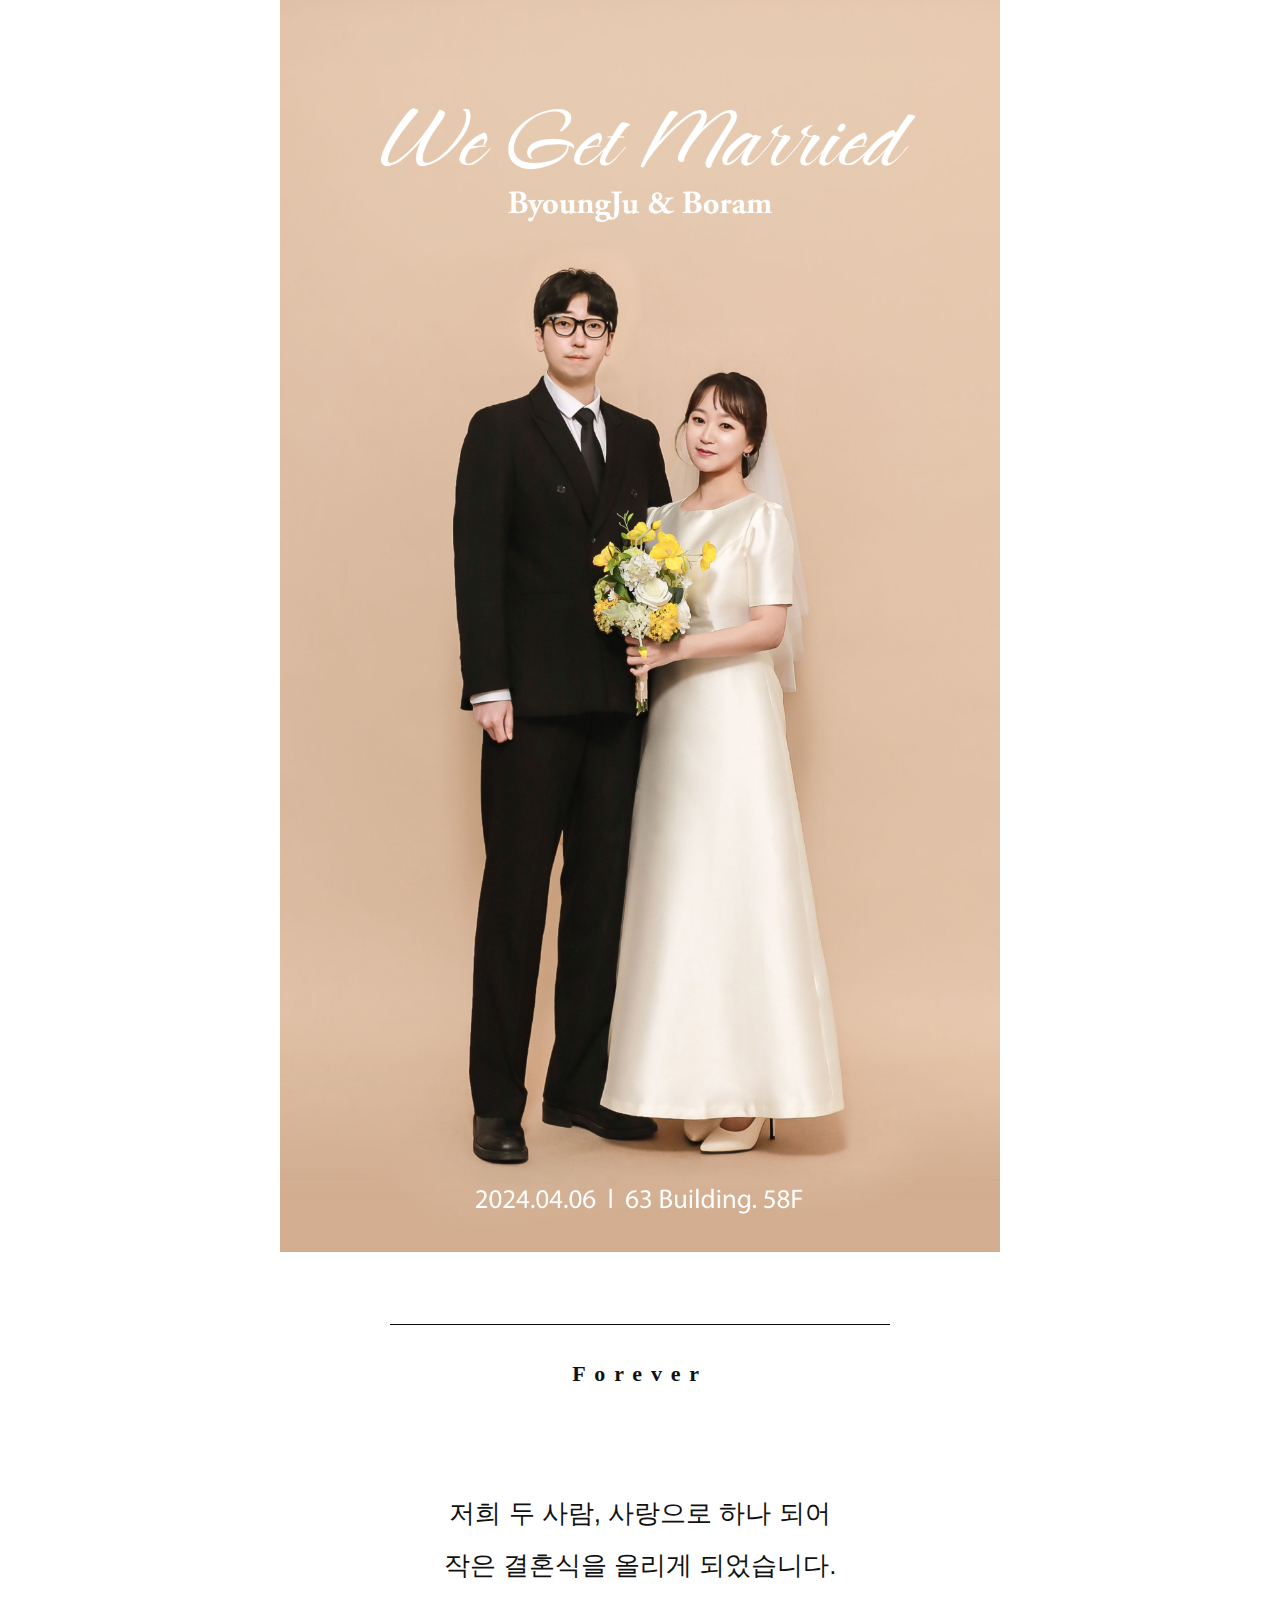
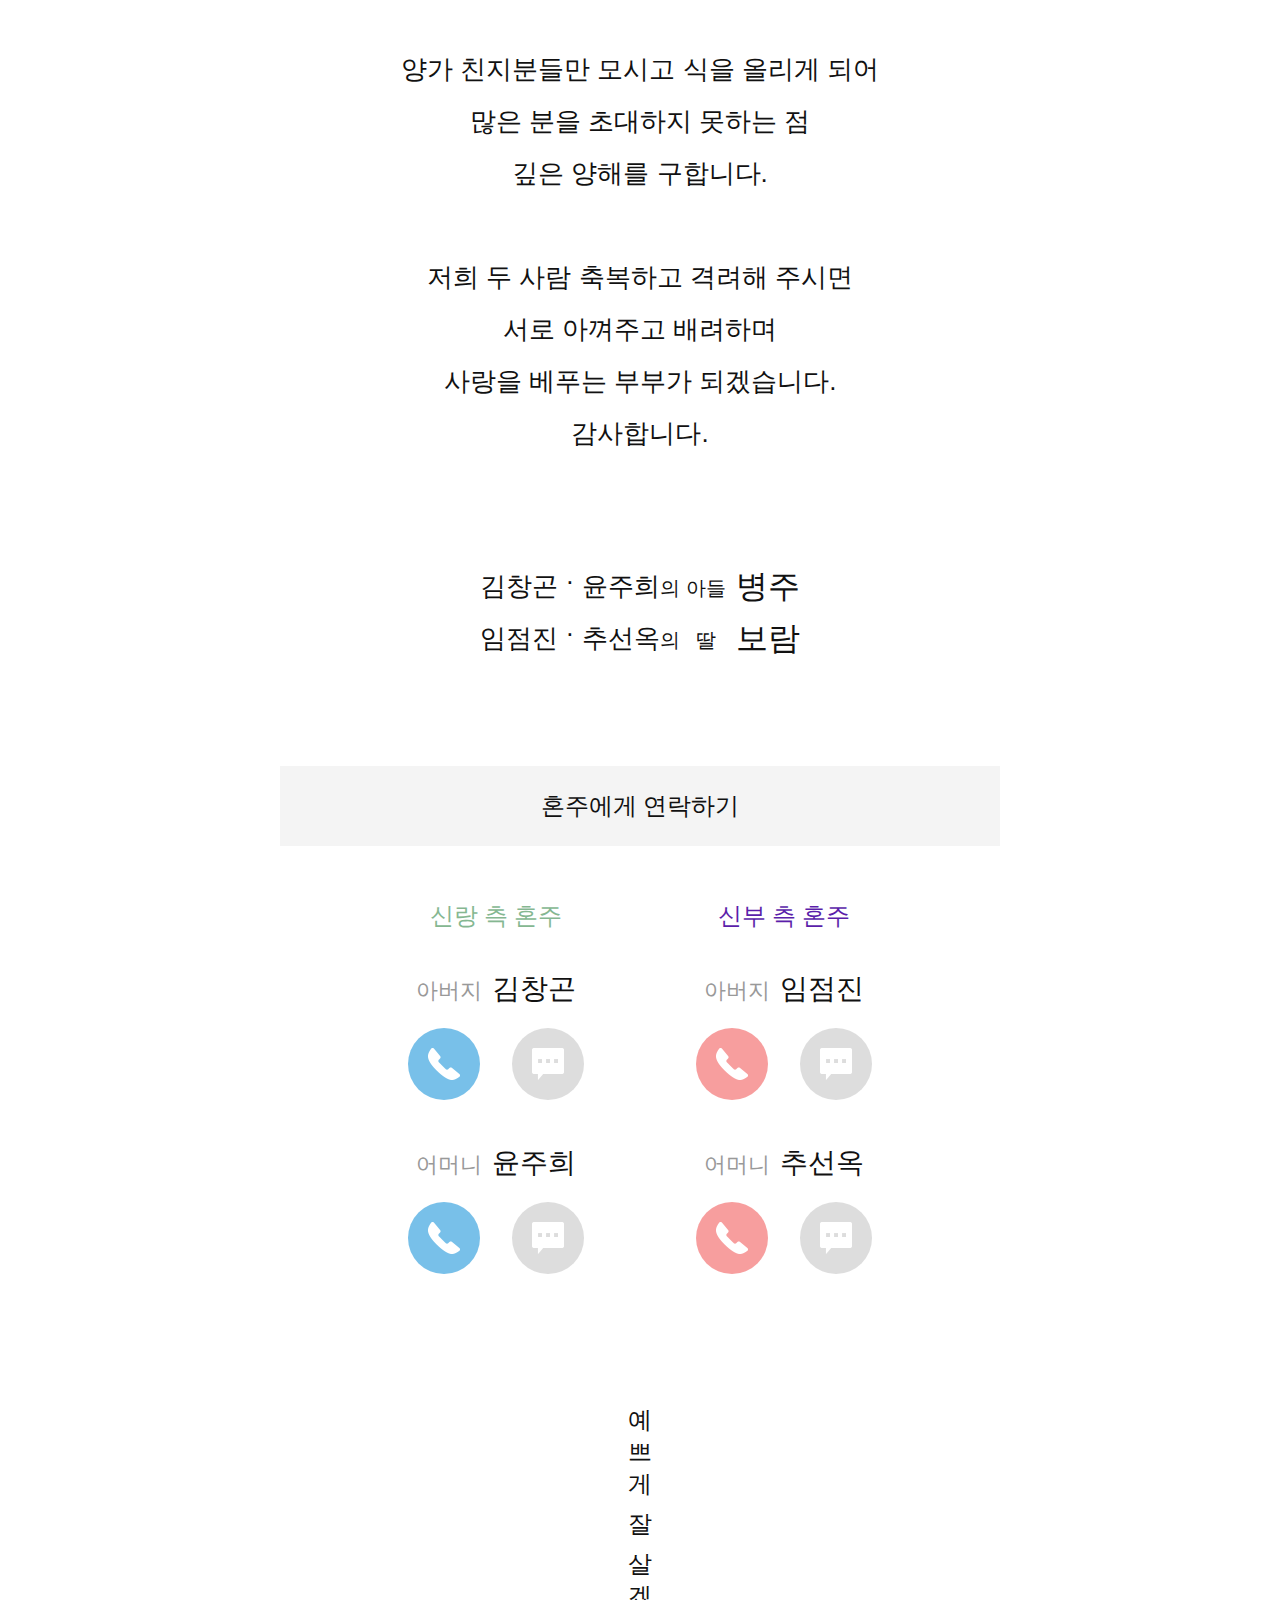
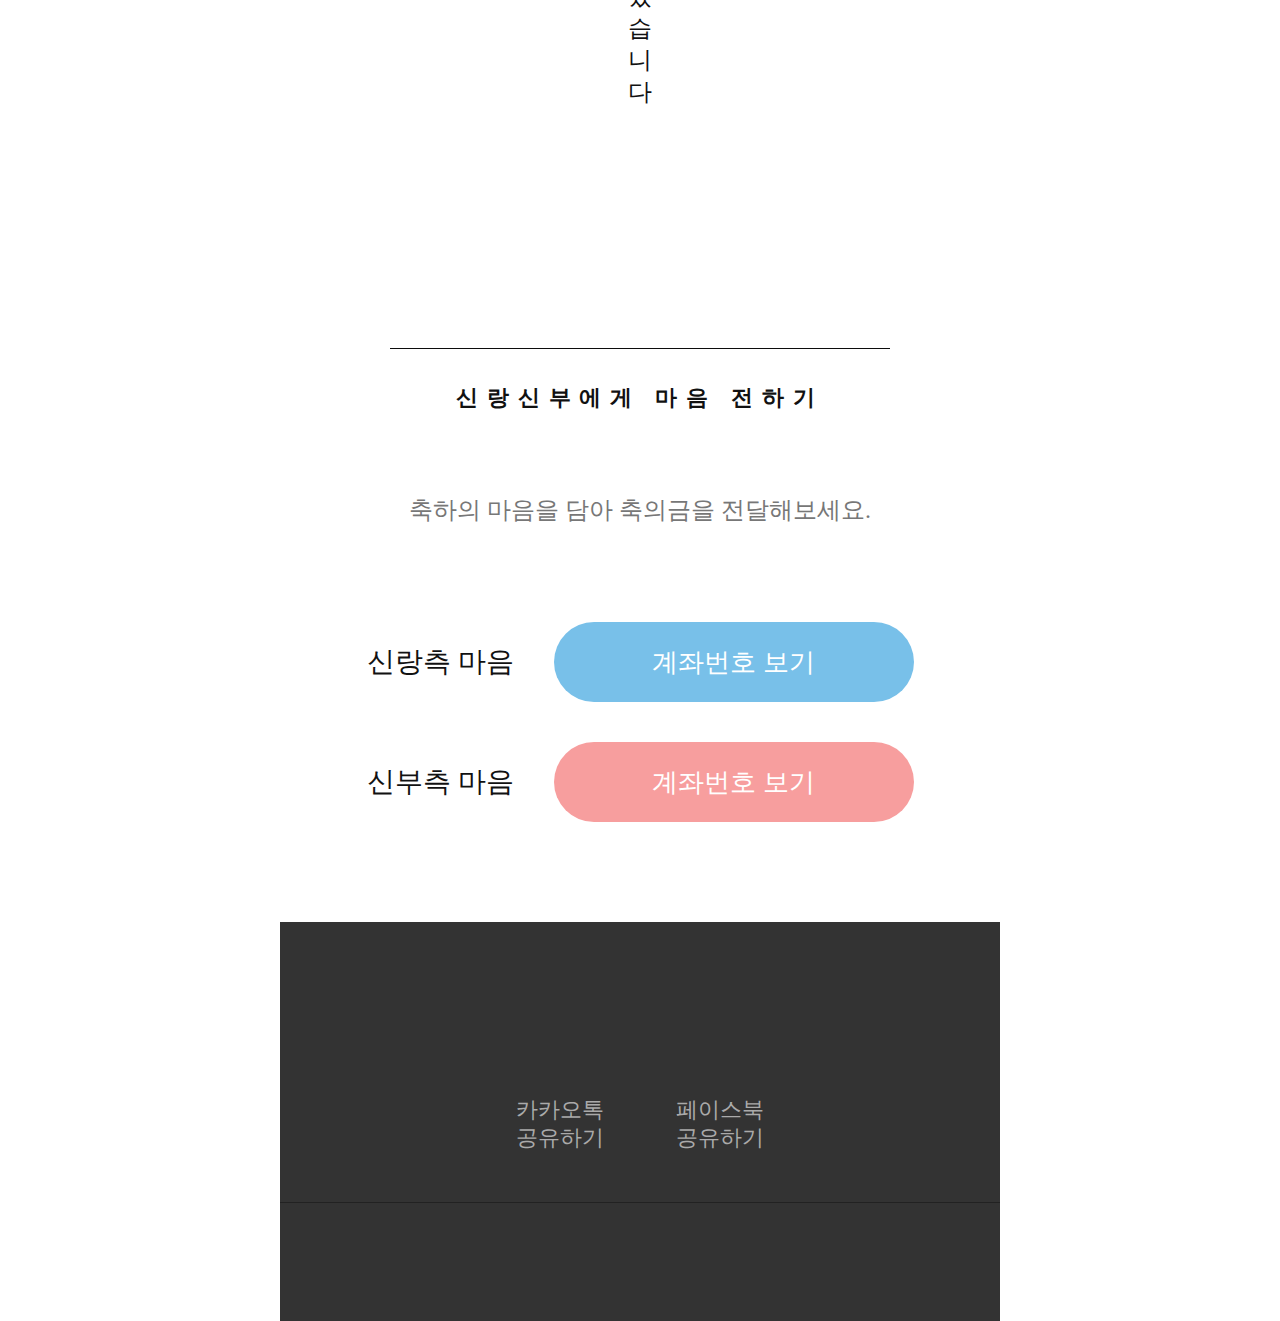
==== index.html @ f1bd5dcd "-메인, 썸네일 이미지 수정" ====
<!DOCTYPE html>
<html lang="en">
<head>
  <meta charset="UTF-8">
  <meta name="viewport" content="width=device-width, initial-scale=1.0">

    <meta charset="euc-kr">
    <title>병주&보람, 결혼 합니다.</title>
    <meta name="viewport" content="width=device-width,initial-scale=1.0,maximum-scale=1.0,minimum-scale=1.0,user-scalable=0,target-densitydpi=medium-dpi" />
    <meta name="format-detection" content="telephone=no" />
    <meta property="og:type" content="website">
    <meta property="og:image" content="https://glittering-sundae-b5c268.netlify.app/images/thum?v1.jpg"> <!-- Link Image -->
    <meta property="og:title" content=""> <!-- Link Title -->
    <meta property="og:description" content=""> <!-- Link Text -->
    <meta property="og:url" content=""> <!-- Link URL -->
    <link rel="stylesheet" type="text/css" href="css/kopubbatang.css" /> <!-- font-family: 'KoPub Batang'; -->
    <link rel="stylesheet" type="text/css" href="css/nanummyeongjo.css" /> <!-- font-family: 'Nanum Myeongjo'; -->
    <link rel="stylesheet" type="text/css" href="css/notosanskr.css" /> <!-- font-family: 'Noto Sans KR'; -->
    <link rel="stylesheet" type="text/css" href="css/nanumgothic.css" /> <!-- font-family: 'Nanum Gothic'; -->
    <link rel="stylesheet" type="text/css" href="css/common.css" />
    <link rel="stylesheet" type="text/css" href="css/layout.css" />
    <link rel="stylesheet" type="text/css" href="css/lightSlider.css" />
    <link rel="stylesheet" type="text/css" href="css/notosanskr.css" />
    <link rel="stylesheet" type="text/css" href="css/reset.css" />
    <link rel="stylesheet" type="text/css" href="css/style.css" />
    <script type="text/javascript" src="js/jquery-1.12.4.min.js"></script> 
    <script type="text/javascript" src="js/jquery-ui.min.js"></script>
    <script type="text/javascript" src="js/lightSlider.js"></script>
    <script type="text/javascript" src="js/jquery.rwdImageMaps.min.js"></script>
    <script type="text/javascript" src="js/common.js"></script>

    <style>
      #wrapper .main-img {padding: 0;}
      #wrapper .sec-txt {
        white-space: pre-line;
        line-height: 1;
      }
      #wrapper .greeting-section {margin-top: -2rem;}
      #wrapper .sec-tit:after {height: 0.4px;}

      .accountCopy .form .btn {
          background: #5b1eaa;
          color: #fff;
          height: 2.5rem;
          width: 2.9rem;
          font-size: 0.813rem;
          font-family: 'Noto Sans KR';
      }
     .pop-body-add .group > div  {
        display: flex;
        justify-content: space-between;
      }
      .accountCopy .form .btn {
          background: #5b1eaa;
          color: #fff;
          height: 2.5rem;
          width: 2.9rem;
          font-size: 0.813rem;
          font-family: 'Noto Sans KR';
          flex-shrink: 0;
      }
    </style>
</head>
<body>
  
    <body class="mcard_29" id="wrapper">
      <div class="wrapper">
    
        <section id="content">
          <!--player-->
          <!-- <div class="music" style="display: none;">
            <a href="javascript:music_player()">
              <div>
                <img id="m_on" src="/mobile/new_m/mcard/images/common/music_01_off.png" tppabs="/mobile/new_m/mcard/images/common/music_01_on.png" />
                <p style="display:none;" id="m_off">stop</p>
              </div>
            </a>
            <audio id="audio" preload="none" loop="loop" src="/music/bgm1.mp3"></audio>
            <iframe id="ie_player" src="/script/order/bgm.asp?bgm=/music/bgm1.mp3" width="0" height="0"></iframe>
          </div> -->
          <!--//player-->
    
          <!--// 비주얼 -->
          <section class="visual-section ">
            <div class="">
              <div class="vertical-item photo main-img">
                <!-- <img src="images/main_black.png" alt=""> -->
                <img src="images/main_img_1.png?v0.1" alt="">
              </div>
              <div class="vertical-item info">
                <!-- <p class="p1">
                  <span class="vs-span">김병주</span>
                  <span class="vs-span bar"></span>
                  <span class="vs-span">임보람</span>
                </p> -->
                <!-- <p class="p2">
                  토요일 오후 1시 30분<br>
                  잇츠카드 웨딩홀 6층 노블레스홀
                </p> -->
              </div>
            </div>
          </section>
          <!-- 비주얼 //-->
    
          <!--// 인사말 -->
          <section class="greeting-section">
            <div class="sec-tit">Forever</div>
            <div class="sec-txt">
              저희 두 사람, 사랑으로 하나 되어<br>
              작은 결혼식을 올리게 되었습니다.<br><br>

              양가 친지분들만 모시고 식을 올리게 되어<br>
              많은 분을 초대하지 못하는 점<br>
              깊은 양해를 구합니다.<br><br>

              저희 두 사람 축복하고 격려해 주시면<br>
              서로 아껴주고 배려하며<br>
              사랑을 베푸는 부부가 되겠습니다.<br>
              감사합니다.

            </div>
            <div class="info">
              <div class="ib">
                <div class="tb">
                  <div class="row">
                    <p class="honju">
                      <span class="gt-span">김창곤</span>
                      <span class="gt-span bul"></span>
                      <span class="gt-span">윤주희</span>
                    </p>
                    <p class="default">의</p>
                    <p class="gwangye">아들</p>
                    <p class="slsb">병주</p>
                  </div>
                  <div class="row">
                    <p class="honju">
                      <span class="gt-span">임점진</span>
                      <span class="gt-span bul"></span>
                      <span class="gt-span">추선옥</span>
                    </p>
                    <p class="default">의</p>
                    <p class="gwangye">딸</p>
                    <p class="slsb">보람</p>
                  </div>
                </div>
              </div>
            </div>
          </section>
          <!-- 인사말 //-->
    
          <!--// 중간 배너 -->
          <!-- <section class="banner-section">
            <div class="tb">
              <p class="txt">소 중 한 &nbsp; 당 신 을 &nbsp; 초 대 합 니 다</p>
            </div>
          </section> -->
          <!-- 배너 //-->
    
          <!--// 신랑 신부에게 연락하기 -->
          <!-- <section class="slsbTel-section">
            <div class="ib">
              <div class="row">
                <div class="slsb-tit">신랑에게 연락하기</div>
                <div class="slsb-btn">
                  <a href="javascript:pcAlert();" class="com-btn tel sl">연락하기</a>
                  <a href="javascript:pcAlert();" class="com-btn sms">문자보내기</a>
                </div>
              </div>
              <div class="row">
                <div class="slsb-tit">신부에게 연락하기</div>
                <div class="slsb-btn">
                  <a href="javascript:pcAlert();" class="com-btn tel sb">연락하기</a>
                  <a href="javascript:pcAlert();" class="com-btn sms">문자보내기</a>
                </div>
              </div>
            </div>
          </section> -->
          <!-- 신랑 신부에게 연락하기 //-->
    
          <!--// 혼주에게 연락하기 -->
          <section class="honjuTel-section">
            <div class="tit">혼주에게 연락하기</div>
            <div class="con">
              <div class="col">
                <div class="honju-tit sl">신랑 측 혼주</div>
                <div class="box first">
                  <div class="name"><span>아버지</span> <strong>김창곤</strong></div>
                  <div class="honju-btn">
                    <a href="tel:01039354594" class="com-btn tel sl">연락하기</a>
                    <a href="sms:01039354594" class="com-btn sms">문자보내기</a>
                  </div>
                </div>
                <div class="box">
                  <div class="name"><span>어머니</span> <strong>윤주희</strong></div>
                  <div class="honju-btn">
                    <a href="tel:01088084594" class="com-btn tel sl">연락하기</a>
                    <a href="sms:01088084594" class="com-btn sms">문자보내기</a>
                  </div>
                </div>
              </div>
              <div class="col">
                <div class="honju-tit sb">신부 측 혼주</div>
                <div class="box first">
                  <div class="name"><span>아버지</span> <strong>임점진</strong></div>
                  <div class="honju-btn">
                    <a href="tel:01075092014" class="com-btn tel sb">연락하기</a>
                    <a href="sms:01075092014" class="com-btn sms">문자보내기</a>
                  </div>
                </div>
                <div class="box">
                  <div class="name"><span>어머니</span> <strong>추선옥</strong></div>
                  <div class="honju-btn">
                    <a href="tel:01075092014" class="com-btn tel sb">연락하기</a>
                    <a href="sms:01075092014" class="com-btn sms">문자보내기</a>
                  </div>
                </div>
              </div>
            </div>
          </section>
          <!-- 혼주에게 연락하기 //-->
    
          <!--// 달력 -->
          <!-- <section class="calendar-section">
            <div class="calendar-wrap">
              <div id="calendar"></div>
              <div class="day-time">
                <span class="day">sat.</span> <span class="time">pm 1:30</span>
              </div>
            </div>
          </section> -->
          <!-- 달력 //-->
    
          <!--// 갤러리 -->
          <!-- 
          <section class="gallery-section" style="display: none;">
            <div class="sec-tit">갤러리</div>
            <div class="contain">
              <ul id="image-gallery" class="gallery list-unstyled cS-hidden roll_type01">
                <li data-thumb="/mobile/new_m/mcard/images/common/gallery_sample_01.jpg?v=0.0.1" onclick="galleryPOP('open', 'type1');">
                  <div class="box">
                    <div class="pos">
                      <div class="cen">
                        <img src="/mobile/new_m/mcard/images/common/gallery_sample_01.jpg?v=0.0.1" />
                      </div>
                    </div>
                  </div>
                </li>
                <li data-thumb="/mobile/new_m/mcard/images/common/gallery_sample_02.jpg?v=0.0.1" onclick="galleryPOP('open', 'type1');">
                  <div class="box">
                    <div class="pos">
                      <div class="cen">
                        <img src="/mobile/new_m/mcard/images/common/gallery_sample_02.jpg?v=0.0.1" />
                      </div>
                    </div>
                  </div>
                </li>
                <li data-thumb="/mobile/new_m/mcard/images/common/gallery_sample_03.jpg?v=0.0.1" onclick="galleryPOP('open', 'type1');">
                  <div class="box">
                    <div class="pos">
                      <div class="cen">
                        <img src="/mobile/new_m/mcard/images/common/gallery_sample_03.jpg?v=0.0.1" />
                      </div>
                    </div>
                  </div>
                </li>
                <li data-thumb="/mobile/new_m/mcard/images/common/gallery_sample_04.jpg?v=0.0.1" onclick="galleryPOP('open', 'type1');">
                  <div class="box">
                    <div class="pos">
                      <div class="cen">
                        <img src="/mobile/new_m/mcard/images/common/gallery_sample_04.jpg?v=0.0.1" />
                      </div>
                    </div>
                  </div>
                </li>
                <li data-thumb="/mobile/new_m/mcard/images/common/gallery_sample_05.jpg?v=0.0.1" onclick="galleryPOP('open', 'type1');">
                  <div class="box">
                    <div class="pos">
                      <div class="cen">
                        <img src="/mobile/new_m/mcard/images/common/gallery_sample_05.jpg?v=0.0.1" />
                      </div>
                    </div>
                  </div>
                </li>
                <li data-thumb="/mobile/new_m/mcard/images/common/gallery_sample_06.jpg?v=0.0.1" onclick="galleryPOP('open', 'type1');">
                  <div class="box">
                    <div class="pos">
                      <div class="cen">
                        <img src="/mobile/new_m/mcard/images/common/gallery_sample_06.jpg?v=0.0.1" />
                      </div>
                    </div>
                  </div>
                </li>
                <li data-thumb="/mobile/new_m/mcard/images/common/gallery_sample_07.jpg?v=0.0.1" onclick="galleryPOP('open', 'type1');">
                  <div class="box">
                    <div class="pos">
                      <div class="cen">
                        <img src="/mobile/new_m/mcard/images/common/gallery_sample_07.jpg?v=0.0.1" />
                      </div>
                    </div>
                  </div>
                </li>
                <li data-thumb="/mobile/new_m/mcard/images/common/gallery_sample_08.jpg?v=0.0.1" onclick="galleryPOP('open', 'type1');">
                  <div class="box">
                    <div class="pos">
                      <div class="cen">
                        <img src="/mobile/new_m/mcard/images/common/gallery_sample_08.jpg?v=0.0.1" />
                      </div>
                    </div>
                  </div>
                </li>
                <li data-thumb="/mobile/new_m/mcard/images/common/gallery_sample_09.jpg?v=0.0.1" onclick="galleryPOP('open', 'type1');">
                  <div class="box">
                    <div class="pos">
                      <div class="cen">
                        <img src="/mobile/new_m/mcard/images/common/gallery_sample_09.jpg?v=0.0.1" />
                      </div>
                    </div>
                  </div>
                </li>
                <li data-thumb="/mobile/new_m/mcard/images/common/gallery_sample_10.jpg?v=0.0.1" onclick="galleryPOP('open', 'type1');">
                  <div class="box">
                    <div class="pos">
                      <div class="cen">
                        <img src="/mobile/new_m/mcard/images/common/gallery_sample_10.jpg?v=0.0.1" />
                      </div>
                    </div>
                  </div>
                </li>
                <li data-thumb="/mobile/new_m/mcard/images/common/gallery_sample_11.jpg?v=0.0.1" onclick="galleryPOP('open', 'type1');">
                  <div class="box">
                    <div class="pos">
                      <div class="cen">
                        <img src="/mobile/new_m/mcard/images/common/gallery_sample_11.jpg?v=0.0.1" />
                      </div>
                    </div>
                  </div>
                </li>
                <li data-thumb="/mobile/new_m/mcard/images/common/gallery_sample_12.jpg?v=0.0.1" onclick="galleryPOP('open', 'type1');">
                  <div class="box">
                    <div class="pos">
                      <div class="cen">
                        <img src="/mobile/new_m/mcard/images/common/gallery_sample_12.jpg?v=0.0.1" />
                      </div>
                    </div>
                  </div>
                </li>
              </ul>
              <p class="ex">이미지를 클릭하시면 확대보기가 가능합니다.</p>
            </div>
          </section>
           -->
          <!-- 갤러리 //-->
    
          <!--// 영상 -->
          <!-- <section class="video-section">
            <div class="sec-tit">영상보기</div>
            <div class="video">
              <iframe src="https://player.vimeo.com/video/199757327" allowfullscreen="" id="videoarea" data-ready="true"></iframe>
            </div>
          </section> -->
          <!-- 영상 //-->
    
          <!--// 텍스트 배너 -->
          <section class="tbanner-section">
            <div class="text vertical">
              <div class="ib">
                <span class="vt">예쁘게<span class="space">잘</span>살겠습니다</span>
              </div>
            </div>
          </section>
          <!-- 텍스트 배너 //-->
        
          <!-- 축의금 계좌번호-->
          <section class="account-section">
            <div class="sec-tit">신랑신부에게 마음 전하기</div>
            <div class="sec-txt">축하의 마음을 담아 축의금을 전달해보세요.</div>
            <div class="ib">
              <div class="row">
                <div class="slsb-tit">신랑측 마음</div>
                <div class="slsb-btn">
                  <a href="javascript:popOpen('0 1rem','accountCopyG');" class="com-btn acc sl">계좌번호 보기</a>						
                </div>
              </div>
              <div class="row">
                <div class="slsb-tit">신부측 마음</div>
                <div class="slsb-btn">
                  <a href="javascript:popOpen('0 1rem','accountCopyB');" class="com-btn acc sb">계좌번호 보기</a>						
                </div>
              </div>		
            </div>
          </section>
          <!--// 축의금 계좌번호-->
    
          <!--참석 의사 여부 -->
          <!-- <section class="livewed-section rsvp-section">
            <div class="sec-tit">참석 여부 전달</div>
            <div class="sec-txt">
              축하의 마음으로 참석해주시는 한 분 한 분
              귀한 마음으로 모실 수 있도록
              부담없이 알려주시면 정성을 다해 준비하겠습니다.
            </div>
            <div class="sec-date"></div>
            <div class="button">
              <a href="javascript:popRsvp('open');">참석 의사 전달하기</a>
            </div>
          </section> -->
    
        </div>
    
        <!--// 푸터 -->
        <footer id="footer">
            <div class="foot-share">
                <ul class="foot-share-list">
                    <li>
                        <a href="javascript:pcAlert();" class="kakao">
                            카카오톡<br> 공유하기
                        </a>
                    </li>
                    <li>
                        <a href="javascript:pcAlert();" class="facebook">
                            페이스북<br> 공유하기
                        </a>
                    </li>
                </ul>
            </div>
            <div class="foot-logo">
                it`s card
            </div>
        </footer>
        <!-- 푸터 //-->
      </div>
<!--     
      <div class="gallery-pop-wrap">
        <div class="pop-header">
          <div class="tit">갤러리</div>
        </div>
        <div class="pop-body">
          <ul id="pop-gallery" class="gallery list-unstyled cS-hidden roll_type01">
            <li data-thumb="/mobile/new_m/mcard/images/common/gallery_sample_01.jpg?v=0.0.1">
              <div class="box">
                <div class="pos">
                  <div class="cen">
                    <img src="/mobile/new_m/mcard/images/common/gallery_sample_01.jpg?v=0.0.1" />
                  </div>
                </div>
              </div>
            </li>
            <li data-thumb="/mobile/new_m/mcard/images/common/gallery_sample_02.jpg?v=0.0.1">
              <div class="box">
                <div class="pos">
                  <div class="cen">
                    <img src="/mobile/new_m/mcard/images/common/gallery_sample_02.jpg?v=0.0.1" />
                  </div>
                </div>
              </div>
            </li>
            <li data-thumb="/mobile/new_m/mcard/images/common/gallery_sample_03.jpg?v=0.0.1">
              <div class="box">
                <div class="pos">
                  <div class="cen">
                    <img src="/mobile/new_m/mcard/images/common/gallery_sample_03.jpg?v=0.0.1" />
                  </div>
                </div>
              </div>
            </li>
            <li data-thumb="/mobile/new_m/mcard/images/common/gallery_sample_04.jpg?v=0.0.1">
              <div class="box">
                <div class="pos">
                  <div class="cen">
                    <img src="/mobile/new_m/mcard/images/common/gallery_sample_04.jpg?v=0.0.1" />
                  </div>
                </div>
              </div>
            </li>
            <li data-thumb="/mobile/new_m/mcard/images/common/gallery_sample_05.jpg?v=0.0.1">
              <div class="box">
                <div class="pos">
                  <div class="cen">
                    <img src="/mobile/new_m/mcard/images/common/gallery_sample_05.jpg?v=0.0.1" />
                  </div>
                </div>
              </div>
            </li>
            <li data-thumb="/mobile/new_m/mcard/images/common/gallery_sample_06.jpg?v=0.0.1">
              <div class="box">
                <div class="pos">
                  <div class="cen">
                    <img src="/mobile/new_m/mcard/images/common/gallery_sample_06.jpg?v=0.0.1" />
                  </div>
                </div>
              </div>
            </li>
            <li data-thumb="/mobile/new_m/mcard/images/common/gallery_sample_07.jpg?v=0.0.1">
              <div class="box">
                <div class="pos">
                  <div class="cen">
                    <img src="/mobile/new_m/mcard/images/common/gallery_sample_07.jpg?v=0.0.1" />
                  </div>
                </div>
              </div>
            </li>
            <li data-thumb="/mobile/new_m/mcard/images/common/gallery_sample_08.jpg?v=0.0.1">
              <div class="box">
                <div class="pos">
                  <div class="cen">
                    <img src="/mobile/new_m/mcard/images/common/gallery_sample_08.jpg?v=0.0.1" />
                  </div>
                </div>
              </div>
            </li>
            <li data-thumb="/mobile/new_m/mcard/images/common/gallery_sample_09.jpg?v=0.0.1">
              <div class="box">
                <div class="pos">
                  <div class="cen">
                    <img src="/mobile/new_m/mcard/images/common/gallery_sample_09.jpg?v=0.0.1" />
                  </div>
                </div>
              </div>
            </li>
            <li data-thumb="/mobile/new_m/mcard/images/common/gallery_sample_10.jpg?v=0.0.1">
              <div class="box">
                <div class="pos">
                  <div class="cen">
                    <img src="/mobile/new_m/mcard/images/common/gallery_sample_10.jpg?v=0.0.1" />
                  </div>
                </div>
              </div>
            </li>
            <li data-thumb="/mobile/new_m/mcard/images/common/gallery_sample_11.jpg?v=0.0.1">
              <div class="box">
                <div class="pos">
                  <div class="cen">
                    <img src="/mobile/new_m/mcard/images/common/gallery_sample_11.jpg?v=0.0.1" />
                  </div>
                </div>
              </div>
            </li>
            <li data-thumb="/mobile/new_m/mcard/images/common/gallery_sample_12.jpg?v=0.0.1">
              <div class="box">
                <div class="pos">
                  <div class="cen">
                    <img src="/mobile/new_m/mcard/images/common/gallery_sample_12.jpg?v=0.0.1" />
                  </div>
                </div>
              </div>
            </li>
          </ul>
        </div>
        <button href="javascript:pcAlert();" class="close-btn" onclick="galleryPOP('close', 'type1')">닫기</button>
      </div>
    
      <div class="pop-wrap messageDelete" id="messageDelete">
        <div class="pop-inner">
          <div class="pop-head">방명록 삭제</div>
          <div class="pop-body">
            <div class="form">
            <form action="">
              <div class="con">
                <div class="group">
                  <div>
                    <input type="password" name="pwd" id="pwd" class="input" placeholder="password">
                  </div>
                </div>
              </div>
              <div class="buttons">	
                <a href="javascript:void(0);" class="btn" onclick="popClose('messageDelete')">취소</a>
                <button type="button" class="btn">확인</button>
              </div>
            </form>
            </div>
          </div>
          <button href="javascript:void(0);" class="close-btn" onclick="popClose('messageDelete')">닫기</button>
        </div>
      </div>
     -->
      <div class="pop-wrap accountCopy" id="accountCopyG">
        <div class="pop-inner">
          <div class="pop-head">신랑측 계좌번호</div>
          <div class="pop-body pop-body-add">
            <div class="form">
              <form action="">
                <div class="group col-2 first">
                  <div>
                    농협은행
                  </div>
                  <div>
                    <span>예금주 : </span> 김창곤
                  </div>
                </div>
                <div class="group">
                  <div>
                    <input name="GBankNum1" id="GBankNum1" class="input" readonly value="453029-56-264876">
                    <button type="button" class="btn" onclick="jsCopyLink('453029-56-264876', 'accountCopyG')">복사</button>
                  </div>
                </div>			
                <div class="group col-2">
                  <div>
                    농협은행
                  </div>
                  <div>
                    <span>예금주 : </span> 윤주희
                  </div>
                </div>
                <div class="group">
                  <div>
                    <input name="GBankNum2" id="GBankNum2" class="input" readonly value="453029-56-198067">
                    <button type="button" class="btn" onclick="jsCopyLink1('453029-56-198067', 'accountCopyG')">복사</button>
                  </div>
                </div>			
              </form>
            </div>
          </div>
          <button href="javascript:void(0);" class="close-btn" onclick="popClose('accountCopyG')">닫기</button>
        </div>
      </div>
    
      <div class="pop-wrap accountCopy" id="accountCopyB">
        <div class="pop-inner">
          <div class="pop-head">신부측 계좌번호</div>
          <div class="pop-body pop-body-add">
            <div class="form">
              <form action="">
                <div class="group col-2 first">
                  <div>
                    국민은행
                  </div>
                  <div>
                    <span>예금주 : </span> 임점진
                  </div>
                </div>
                <div class="group">
                  <div>
                    <input name="BBankNum1" id="BBankNum1" class="input" readonly value="258256-12-368745"><button type="button" class="btn">복사</button>
                  </div>
                </div>			
                <div class="group col-2">
                  <div>
                    국민은행
                  </div>
                  <div>
                    <span>예금주 : </span> 추선옥
                  </div>
                </div>
                <div class="group">
                  <div>
                    <input name="BBankNum2" id="BBankNum2" class="input" readonly value="258256-12-659210"><button type="button" class="btn">복사</button>
                  </div>
                </div>			
              </form>
            </div>
          </div>
          <button href="javascript:void(0);" class="close-btn" onclick="popClose('accountCopyB')">닫기</button>
        </div>
      </div>
    
      <!-- 김창곤 -->
      <div class="pop-wrap copyComplete" id="copyComplete">
        <div class="pop-inner">			
          <div class="pop-body">
            <div class="form">
            <form action="">
              <div class="con">
                <div class="group">
                  <div>
                    <div class="tit">계좌번호가 복사되었습니다.</div>
                    <div class="bkinfo">
                      <span>농협은행<br>453029-56-264876</span><br><span>예금주 김창곤</span>
                    </div>								
                  </div>
                </div>
              </div>
              <div class="buttons">	
                <a href="javascript:void(0);" class="btn" onclick="popClose('copyComplete')">확인</a>
              </div>
            </form>
            </div>
          </div>			
        </div>
      </div>

      <!-- 윤주희 -->
      <div class="pop-wrap copyComplete" id="copyComplete1">
        <div class="pop-inner">			
          <div class="pop-body">
            <div class="form">
            <form action="">
              <div class="con">
                <div class="group">
                  <div>
                    <div class="tit">계좌번호가 복사되었습니다.</div>
                    <div class="bkinfo">
                      <span>농협은행<br>453029-56-198067</span><br><span>예금주 윤주희</span>
                    </div>								
                  </div>
                </div>
              </div>
              <div class="buttons">	
                <a href="javascript:void(0);" class="btn" onclick="popClose('copyComplete1')">확인</a>
              </div>
            </form>
            </div>
          </div>			
        </div>
      </div>
        
      <div class="pop-wrap copyComplete sendRsvp" id="sendRsvp"> 
        <div class="pop-inner">			
          <div class="pop-body">
            <div class="form">
            <form action="">
              <div class="con">
                <div class="group group-narrow">
                  <div>
                    <button type="button" href="javascript:void(0);" class="btn-close" onclick="popClose('sendRsvp')"></button>						
                    <div class="tit">참석 여부를 말씀해 주세요</div>
                    <div class="default-txt">
                      축하의 마음으로 참석해 주시는<br>
                      한 분 한 분 감사한 마음으로 모실 수 있도록<br>
                      참석 여부 전달 부탁드립니다.
                    </div>
                    <div class="customer-txt">
                      <p class="name">
                        <span class="gender gender-m">
                          <span class="male">신랑</span> 
                          <span class="nm">이지훈</span>
                        </span> 
                          ♥ 
                        <span class="gender gender-f">
                          <span class="female">신부</span> 
                          <span class="nm">유수진</span>
                        </span>
                      </p>
                      <p class="date">2023. 10. 29.  1 : 30(PM)</p>
                      <p class="place">잇츠카드 웨딩홀 6층 노블레스홀</p>
                    </div>
                  </div>
                </div>
              </div>
              <div class="buttons">	
                <a href="javascript:void(0);" class="btn btn-purple" onclick="popRsvp('open');popClose('sendRsvp');">참석 여부 전달하기</a>						
              </div>
              <div class="notToday">
                <div class="check-wrap">
                  <input type="checkbox" value="1" id="todayNotOpen" onclick="popClose('sendRsvp');">
                  <label for="todayNotOpen" class="basic-checkbox">
                    <span class="label-text wht">오늘 하루 열지 않기</span>
                  </label>
                </div>
              </div>
            </form>
            </div>
          </div>			
        </div>
      </div>
    
      <div class="bg-full-wrap" id="openRsvpCon">
        <div class="pop-full-wrap copyComplete openRsvpcon">
          <div class="pop-inner">			
            <div class="pop-body">
              <div class="form">
              <form action="">
                <div class="con">
                  <div class="group group-narrow">
                    <div class="tit tit1">참석 여부 전달하기<button type="button" href="javascript:void(0);" class="btn-close" onclick="popRsvp('close')"></button></div>
                    
                    <section class="con-wrap">
                      <div class="row-wrap row-wrap-1">
                        <div class="inner">
                          <div class="item">
                            <div class="check_box">
                              <input type="radio" id="request_chk1" name="couple"> 
                              <label for="request_chk1" class="sec-item-icon sec-item-icon1">
                                <span class="chk-txt"><span class="icon groom"></span>신랑측</span>
                              </label>
                              
                            </div>
                          </div>
                          <div class="item">
                            <div class="check_box">
                              <input type="radio" id="request_chk2" name="couple"> 
                              <label for="request_chk2" class="sec-item-icon sec-item-icon1">
                                <span class="chk-txt"><span class="icon bride"></span>신부측</span>
                              </label>											
                            </div>
                          </div>
                        </div>
                      </div>
                      <div class="row-wrap row-wrap-2">
                        <p class="item-ttl">참석 여부를 선택해 주세요</p>
                        <div class="inner">
                          <div class="item">
                            <div class="check_box">
                              <input type="radio" id="request_chk3" name="attend"> 
                              <label for="request_chk3" class="sec-item-icon sec-item-icon1">
                                <span class="chk-txt">참석 불가</span>
                              </label>
                            </div>
                          </div>
                          <div class="item">
                            <div class="check_box">
                              <input type="radio" id="request_chk4" name="attend"> 
                              <label for="request_chk4" class="sec-item-icon sec-item-icon1">
                                <span class="chk-txt">참석 가능</span>
                              </label>
                            </div>
                          </div>
                        </div>
                      </div>
                      <div class="row-wrap row-wrap-3">
                        <p class="item-ttl">성함<span class="point">(필수)</span></p>
                        <div class="inner">
                          <div class="item w100p">
                            <input type="text">
                          </div>
                        </div>
                      </div>
                      <div class="row-wrap row-wrap-3">
                        <p class="item-ttl">대표 연락처<span class="point">(필수)</span></p>
                        <div class="inner">
                          <div class="item w100p">
                            <input type="text">
                          </div>
                        </div>
                      </div>
                      <div class="row-wrap row-wrap-4">
                        <p class="item-ttl">동행인원<span class="point">(필수)</span></p>
                        <div class="inner">
                          <div class="item w100p">
                            <input type="text" placeholder="본인 포함 총 인원">
                          </div>
                        </div>
                      </div>
                      <div class="row-wrap row-wrap-5">
                        <p class="item-ttl">식사 여부<span class="point">(필수)</span></p>
                        <div class="inner">
                          <div class="item">
                            <div class="check_box">
                              <input type="radio" id="request_chk7" name="meal"> 
                              <label for="request_chk7" class="sec-item-icon sec-item-icon1">
                                <span class="chk-txt">식사 가능</span>
                              </label>
                            </div>
                          </div>
                          <div class="item">
                            <div class="check_box">
                              <input type="radio" id="request_chk8" name="meal"> 
                              <label for="request_chk8" class="sec-item-icon sec-item-icon1">
                                <span class="chk-txt">식사 불가<span class="sm-txt">(답례품 수령)</span></span>
                              </label>
                            </div>
                          </div>
                        </div>
                      </div>
                      <div class="row-wrap row-wrap-6">
                        <p class="item-ttl">추가 전달 사항</p>
                        <div class="inner">
                          <textarea placeholder="추가적으로 주최자에게 전달하고 싶은 내용을 작성해 주세요."></textarea>
                        </div>
                      </div>
                      <div class="row-wrap personal-info">
                        <p class="item-ttl">개인정보 수집 및 이용 동의<span class="point">(필수)</span></p>
                        <p class="info-txt">
                          참석여부 전달을 위한 개인정보 수집 및 이용에 동의해 주세요.<br>
                          · 제공 받는 자 : 모바일 청첩장 주문자 (신랑, 신부측)<br>
                          · 이용 목적 : 행사 참석여부 확인<br>
                          · 제공 항목 : 성함, 대표 연락처, 동행인원, 식사여부 중 제공받는 정보에 한함<br>
                          · 보유 기간 : 모바일 청첩장 만료시까지<br>
                          * 개인정보 수집 및 이용에 대한 동의를 거부할 권리가 있으며, 동의 거부 시 참석여부 서비스 이용이 불가합니다.
                        </p>
                        <div class="check-wrap">
                          <input type="checkbox" value="1">
                          <label class="basic-checkbox"><span class="label-text">수집 및 이용에 동의합니다.</span></label>
                        </div>
                      </div>
                    </section>								
                  </div>
                </div>						
              </form>					
              </div>
              <div class="buttons">	
                <a href="javascript:void(0);" class="btn btn-purple" onclick="">참석 여부 전달하기</a>						
              </div>
            </div>	
            
          </div>			
        </div>
      </div>	
      <script>
        function music_player(){   
          if ($('#m_off').text()=='stop'){
            bgmStart('/music/bgm1.mp3');
            $('#m_off').text('start');
            document.getElementById('m_on').src="/mobile/new_m/mcard/images/common/music_01_on.png" 
          }else{
            bgmStop();
            $('#m_off').text('stop')
            document.getElementById('m_on').src="/mobile/new_m/mcard/images/common/music_01_off.png" 
          }
        }
    
        function bgmStart(link){
          if ( window.HTMLAudioElement ) {			
            audio = $('audio');		
            audio[0].src = link;			
            audio[0].load();
            audio[0].play();
            //alert("audio");
          }else{							
            //ie_player.setBGM(link);
            //alert(ie_player.src);
            setTimeout("ie_player.bgmPlay()", 100);	
            //alert("ifrm");
          }
        }
    
        function bgmStop(){
          if ( window.HTMLAudioElement ) {
            audio = $('audio');			
            audio[0].pause();		
          }else{
            ie_player.bgmStop();			
          }
        }
    
        // BGM
        //music_player();
    
        // 포토갤러리
        imageGallery();
    
        // 팝업갤러리
        popGallery();
    
        // 달력
        dataPicker('2019-10-26');		
    
        // 다음 지도
        // daumMap(37.546303, 127.048160);
    
        function jsCopyLink(copyText, id) {            
          var tmpTextarea = document.createElement('textarea');
          tmpTextarea.value = copyText;
         
          document.body.appendChild(tmpTextarea);
          tmpTextarea.select();
          tmpTextarea.setSelectionRange(0, 9999);  // 셀렉트 범위 설정
         
          document.execCommand('copy');
          document.body.removeChild(tmpTextarea);
          popClose(id);
          popOpen('0 1rem','copyComplete');			
          //alert("URL 복사가 완료되었습니다."); 					  
        }

        function jsCopyLink1(copyText, id) {            
          var tmpTextarea = document.createElement('textarea');
          tmpTextarea.value = copyText;
         
          document.body.appendChild(tmpTextarea);
          tmpTextarea.select();
          tmpTextarea.setSelectionRange(0, 9999);  // 셀렉트 범위 설정
         
          document.execCommand('copy');
          document.body.removeChild(tmpTextarea);
          popClose(id);
          popOpen('0 1rem','copyComplete1');			
          //alert("URL 복사가 완료되었습니다."); 					  
        }
    
        $(document).on("ready", function(){
          
        });
      </script>
    
    </body>
</body>
</html>
---- css/notosanskr.css ----
@font-face {
	font-family:'Noto Sans KR';
	font-style:normal;
	font-weight:100;
	src:url(/fonts/notosanskr/NotoSanskr-Thin.eot);
	src:url(/fonts/notosanskr/NotoSanskr-Thin.eot?#iefix) format('embedded-opentype'), 
		url(/fonts/notosanskr/NotoSanskr-Thin.woff) format('woff'),
		url(/fonts/notosanskr/NotoSanskr-Thin.otf) format('opentype')
}
@font-face {
	font-family:'Noto Sans KR';
	font-style:normal;
	font-weight:200;
	src:url(/fonts/notosanskr/NotoSanskr-Light.eot);
	src:url(/fonts/notosanskr/NotoSanskr-Light.eot?#iefix) format('embedded-opentype'),
		url(/fonts/notosanskr/NotoSanskr-Light.woff) format('woff'),
		url(/fonts/notosanskr/NotoSanskr-Light.otf) format('opentype')
}
@font-face {
	font-family:'Noto Sans KR';n
	font-style:normal;
	font-weight:300;
	src:url(/fonts/notosanskr/NotoSanskr-DemiLight.eot);
	src:url(/fonts/notosanskr/NotoSanskr-DemiLight.eot?#iefix) format('embedded-opentype'),
		url(/fonts/notosanskr/NotoSanskr-DemiLight.woff) format('woff'),
		url(/fonts/notosanskr/NotoSanskr-DemiLight.otf) format('opentype')
}

@font-face {
	font-family:'Noto Sans KR';
	font-style:normal;
	font-weight:400;
	src:url(/fonts/notosanskr/NotoSanskr-Regular.eot);
	src:url(/fonts/notosanskr/NotoSanskr-Regular.eot?#iefix) format('embedded-opentype'),
		url(/fonts/notosanskr/NotoSanskr-Regular.woff) format('woff'),
		url(/fonts/notosanskr/NotoSanskr-Regular.otf) format('opentype')
}
@font-face {
	font-family:'Noto Sans KR';
	font-style:normal;
	font-weight:500;
	src:url(/fonts/notosanskr/NotoSanskr-Medium.eot);
	src:url(/fonts/notosanskr/NotoSanskr-Medium.eot?#iefix) format('embedded-opentype'),
		url(/fonts/notosanskr/NotoSanskr-Medium.woff) format('woff'),
		url(/fonts/notosanskr/NotoSanskr-Medium.otf) format('opentype')
}
@font-face {
	font-family:'Noto Sans KR';
	font-style:normal;
	font-weight:700;
	src:url(/fonts/notosanskr/NotoSanskr-Bold.eot);
	src:url(/fonts/notosanskr/NotoSanskr-Bold.eot?#iefix) format('embedded-opentype'),
		url(/fonts/notosanskr/NotoSanskr-Bold.woff) format('woff'),
		url(/fonts/notosanskr/NotoSanskr-Bold.otf) format('opentype')
}
@font-face {
	font-family:'Noto Sans KR';
	font-style:normal;
	font-weight:800;
	src:url(/fonts/notosanskr/NotoSanskr-Black.eot);
	src:url(/fonts/notosanskr/NotoSanskr-Black.eot?#iefix) format('embedded-opentype'),
		url(/fonts/notosanskr/NotoSanskr-Black.woff) format('woff'),
		url(/fonts/notosanskr/NotoSanskr-Black.otf) format('opentype')
}
---- css/common.css ----
/* common.css는 모바일 청첩장 공통영역 정의합니다. */
html{-webkit-text-size-adjust:none; -moz-text-size-adjust:none; -ms-text-size-adjust:none; font-size:4.445vmin;}
html, body{width:100%; height:100%;}
body{background:url("/mobile/new_m/mcard/images/common/bg_white.jpg") 0 0 repeat-y; background-size:100% auto;}

#menu-overlay{display:none; position:fixed; top:0; left:0; width:100%; height:100%; background:#000; opacity:.7; z-index:998;}

.contain{padding:0 1rem;}
.contain:after{content:''; display:block; clear:both;}

.tb{display:table; width:100%;}
.ib{display:inline-block; vertical-align:top;}

/* popup */
.pop-wrap{display:none; z-index:1003; position:fixed; left:0; top:50%; width:100%; box-sizing:border-box;}
.pop-inner{position:relative; box-shadow:0 8px 8px rgba(0, 0, 0, .2);}
.pop-head{position:relative; background:#fff;}
.pop-body{position:relative; background:#fff; padding:1.875rem 0;}

.messageDelete .pop-head{font-family:"Noto Sans KR"; font-size:1.125rem; font-weight:400; line-height:3.125rem;text-align:center; color:#111; border-bottom:1px solid #5b1eaa;}
.messageDelete .pop-body{padding:0;}
.messageDelete .form{}
.messageDelete .form .con{padding:2.5rem 0;}
.messageDelete .form .group{padding:0 2rem;}
.messageDelete .form .input{width:100%; height:2.5rem; background:#fff; border:1px solid #eee; font-family:"Noto Sans KR"; font-size:0.813rem; font-weight:300; color:#111; padding:0 0.750rem;}
.messageDelete .buttons:after{content:''; display:block; clear:both;}
.messageDelete .buttons .btn{display:block; float:left; width:50%; background:#fff; font-family:"Noto Sans KR"; font-size:1rem; font-weight:400; line-height:3.125rem; text-align:center; color:#111; border-top:1px solid #eee; border-left:1px solid #eee;text-decoration:none;}
.messageDelete .buttons .btn:first-child{border-left:0;}
.messageDelete .close-btn{position:absolute; right:0; top:0; display:block; width:3.375rem; height:3.125rem; background:url("/mobile/new_m/mcard/images/common/message_delete_02.png") 50% 50% no-repeat; background-size:0.875rem; font-size:0; line-height:0;}

.accountCopy .pop-head{font-family:"Noto Sans KR"; font-size:1.125rem; font-weight:400; line-height:3.125rem;text-align:center; color:#111; border-bottom:1px solid #5b1eaa;}
.accountCopy .pop-body{padding:0 0 2.5rem;}
.accountCopy .form .group{padding:0 2rem;}
.accountCopy .form .group.col-2{padding: 2.5rem 2rem 0.625rem;}
.accountCopy .form .group.col-2 > div:first-child {float: left;font-family:'Noto Sans KR';font-size:0.875rem;}
.accountCopy .form .group.col-2 > div:last-child {float: right;;font-family:'Noto Sans KR';font-size:0.875rem;}
.accountCopy .form .group.col-2 > div > span {font-family:'Noto Sans KR';font-size:0.875rem;color:#666;}
.accountCopy .form .group:after {content: '';display: block;clear: both;}
.accountCopy .form .input{font-family: 'Noto Sans KR';font-size: 1rem;width: 77%;height: 2.5rem;border: 1px solid #eee;background: #f9f9f9;padding-left: 0.875rem;}
.accountCopy .form .btn{background: #5b1eaa;color: #fff;height: 2.5rem;width: 3.75rem;font-size: 0.813rem;font-family: 'Noto Sans KR';}
.accountCopy .close-btn{position:absolute; right:0; top:0; display:block; width:3.375rem; height:3.125rem; background:url("/mobile/new_m/mcard/images/common/message_delete_02.png") 50% 50% no-repeat; background-size:0.875rem; font-size:0; line-height:0;}

.copyComplete .pop-body{padding:0 0 2.5rem;}
.copyComplete .form .group{padding:2.5rem 2rem;text-align:center;}
.copyComplete .form .group .tit{padding:0 2rem 0.5rem;font-family: 'Noto Sans KR';font-size: 1rem;color:#111;}
.copyComplete .form .group .bkinfo{padding:0 2rem;line-height:1.1;}
.copyComplete .form .group .bkinfo span {font-family: 'Noto Sans KR';font-size: 0.875rem;color:#666;}
.copyComplete .buttons .btn{display:block; float:left; width:100%; background:#fff; font-family:"Noto Sans KR"; font-size:1rem; font-weight:400; line-height:3.125rem; text-align:center; color:#111; border-top:1px solid #eee; border-left:1px solid #eee;text-decoration:none;}

/* paging */
.paging {position:relative; width:100%; background:#fff; text-align:center; padding:1.250rem 4.250rem; color:#111; font-size:0.750rem; line-height:2.625rem; box-sizing:border-box;
	display:-webkit-box; 
	display:-ms-flexbox; 
	display:flex;
	align-items: center;
	justify-content: center;
	-ms-flex-direction: row;
	flex-direction: row;
}
.paging:after{content:''; display:block; clear:both;}
.paging a {display:inline-block; text-align:center; border:1px solid transparent; margin:0; line-height:2.625rem; color:#999; max-width:2.625rem; height:2.625rem; font-family:"campton"; text-decoration: none; box-sizing:content-box;
	-webkit-flex: 1;
	-ms-flex: 1;
	flex: 1;
}
.paging a.on {color:#111}
.paging a.prev {position:absolute; left:1rem; top:1.250rem; float:left; width:2.625rem; border:1px solid #eee; font-family:"Nanum Gothic";}
.paging a.next {position:absolute; right:1rem; top:1.250rem; float:right; width:2.625rem; border:1px solid #eee; font-family:"Nanum Gothic";}

/* 공통 레이아웃 */
.music{
	z-index:100;
	position: fixed;
	right:1rem; top:1rem;
	transition:all .3s ease;
}
.music img{
	display:block;
	width:1.5rem;
}
.music iframe{
	display:none;
}

.visual-section .vertical-center{
	display:-webkit-box; 
	display:-ms-flexbox; 
	display:flex;
	align-items: center;
	justify-content: center;
	-webkit-box-orient: vertical;
	-ms-flex-direction: column;
	flex-direction: column;
}
.visual-section .vertical-top{
	display:-webkit-box; 
	display:-ms-flexbox; 
	display:flex;
	align-items: flex-start;
	justify-content: flex-start;
	-webkit-box-orient: vertical;
	-ms-flex-direction: column;
	flex-direction: column;
	position:relative;
	text-align:center;
}
.visual-section .vertical-item{
	flex-shrink:0;
}

.greeting-section{
	padding:3.125rem 0;
}
.greeting-section .sec-txt{
	margin-bottom:2.813rem;
	font-size:0.813rem;
	font-weight:300;
	line-height:1.5rem;
	color:#111;
    text-align:center;
    white-space:pre-wrap;
}
.greeting-section .sec-txt.large{
    font-size:0.937rem;
}

.greeting-section .sec-txt.big-large{
    font-size:1.06rem;
}

.greeting-section .info{
	font-size:0;
	line-height:0;
	text-align:center;
}
.greeting-section .info .row{
	display:table-row;
}
.greeting-section .info p{
	display:table-cell;
	vertical-align:top;
}
.greeting-section .info .honju{
	font-size:0;
	text-align:right;
}

.greeting-section .info .honju.typeB{	
    padding: 0.25rem 0.25rem 0.25rem 0;
}

.greeting-section .info .honju .gt-span{
	display:inline-block; 
	vertical-align:top;
	font-size:0.813rem;
	font-weight:400;
	line-height:1.5rem;
	text-align:center;
	white-space:pre-wrap;
}
.greeting-section .info .honju .gt-span.large{	
	font-size:0.938rem;	
	line-height:1.5rem;	
}
.greeting-section .info .honju .gt-span.big-large{	
	font-size:1.06rem;	
	line-height:1.5rem;	
}

.greeting-section .info .honju .gt-span.deceased-on{
	position:relative;
	padding-left:1.1rem;
}
.greeting-section .info .honju .gt-span.deceased-on:after{
	content:'故'; 
	position:absolute; 
	left:0.188rem; top:0; 
	display:block; 
	font-family:inherit;
	font-size:inherit; 
	font-weight:inherit; 
	line-height:inherit;
	color:#111;
}
.greeting-section .info .honju .gt-span.deceased-flower-on{
	position:relative;
	padding-left:1.1rem;
}
.greeting-section .info .honju .gt-span.deceased-flower-on:after{
	content:"";
    background-image: url(/mobile/new_m/mcard/images/common/chrysanthemum.png?ver=0.0.1); 
    background-size: cover;
    background-position: center;
	position:absolute; 
	left:0.188rem; 
    top:0.375rem; 
    width:0.75rem;
    height:0.625rem;
	display:block; 
	font-family:inherit;
	font-size:inherit; 
	font-weight:inherit; 
	line-height:inherit;	
}
.greeting-section .info .honju .bul{
	position:relative;
	width:0.750rem;
	height:1.5rem;
	overflow:hidden;
}
.greeting-section .info .honju .bul:after{
	content:'.';
	position:absolute;
	left:0; top:0;
	width:100%;
	display:block;
	font-size:0.813rem;
	font-weight:400;
	line-height:1;
	text-align:center;
}
.greeting-section .info .default{
	height:1.5rem;
	font-size:0.625rem;
	font-weight:300;
	line-height:1.625rem;
}
.greeting-section .info .default.typeB{
	height:3.125rem;	
	line-height:3.25rem;
}

.greeting-section .info .default.large{
	height:1.5rem;
	font-size:0.75rem;	
	line-height:1.625rem;
}

.greeting-section .info .default.typeB.large{
	height:3.25rem;
	font-size:0.75rem;
	font-weight:300;
	line-height:3.375rem;
}

.greeting-section .info .default.big-large{
	height:1.5rem;
	font-size:0.875rem;	
	line-height:1.625rem;
}

.greeting-section .info .default.typeB.big-large{
	height:3.375rem;
	font-size:0.875rem;
	font-weight:300;
	line-height:3.5rem;
}
.greeting-section .info .gwangye{
	height:1.5rem;
	padding-left:0.188rem;
	font-size:0.625rem;
	font-weight:300;
	line-height:1.625rem;
}
.greeting-section .info .gwangye.typeB{
	height:3.125rem;		
	line-height:3.25rem;
}

.greeting-section .info .gwangye.large{	
	font-size:0.75rem;		
}

.greeting-section .info .gwangye.typeB.large{	
    height:3.25rem;			
    line-height:3.375rem;
}

.greeting-section .info .gwangye.big-large{	
	font-size:0.875rem;		
}

.greeting-section .info .gwangye.typeB.big-large{
	height:3.375rem;		
	line-height:3.5rem;
}
.greeting-section .info .slsb{
	padding-left:0.313rem;
	font-size:1rem;
	font-weight:400;
	line-height:1.5rem;
	text-align:left;
	white-space:pre-wrap;
}
.greeting-section .info .slsb.typeB{	
	line-height:3.25rem;	
}

.greeting-section .info .slsb.large{	
	font-size:1.125rem;		
}

.greeting-section .info .slsb.typeB.large{	
    line-height:3.375rem;	
	font-size:1.125rem;	
}

.greeting-section .info .slsb.big-large{	
	font-size:1.25rem;	
	line-height:1.5rem;	
}

.greeting-section .info .slsb.typeB.big-large{	
	font-size:1.25rem;	
	line-height:3.5rem;	
}

.banner-section{
	background:url('/mobile/new_m/mcard/images/mcard_29/banner_01.jpg') center center no-repeat;
	background-size:100% auto;
}
.banner-section .txt{
	display:table-cell;
	vertical-align:middle;
	width:100%;
	height:6.250rem;
	text-align:center;
	font-size:0.625rem;
	font-weight:200;
	color:#fff;
	letter-spacing:0.4em;
}

.slsbTel-section{
	padding:1.875rem 0;
	text-align:center;	
}
.slsbTel-section .row{
	margin-top:1.250rem;
}
.slsbTel-section .row:first-child{
	margin-top:0;
}
.slsbTel-section .row:after{
	content:'';
	display:block;
	clear:both;
}
.slsbTel-section .slsb-tit{
	float:left;
	font-family:"Noto Sans KR";
	font-size:0.875rem;
	font-weight:400;
	line-height:2.250rem;
	color:#111;
}
.slsbTel-section .slsb-btn{
	float:left;
	margin-left:1.250rem;
	font-size:0;
	line-height:0;
}
.com-btn{
	display:inline-block; 
	vertical-align:top; 
	margin-left:1rem;
	width:2.250rem;
	height:2.250rem;
	font-size:0;
	line-height:0;
	border:1px solid transparent;
	background-position:50% 50%;
	background-repeat:no-repeat;
	border-radius:50%;
	box-sizing:border-box;
}
.com-btn:first-child{margin-left:0;}
.com-btn.tel{
	background-image:url("../images/icon_tel.png");
	background-size:1rem auto;
}
.com-btn.sms{
	background-image:url("../images/icon_sms.png");
	background-size:1rem auto;
}
.com-btn.acc{
	width: 11.25rem;
    height: 2.5rem;
    border-radius: 2.5rem;
    font-family: "Noto Sans KR";
    font-size: 0.813rem;
    line-height: 2.5rem;
    color: #fff;
    text-decoration: none;
}

.honjuTel-section .tit{
	font-family:"Noto Sans KR";
	font-size:0.750rem;
	font-weight:400;
	line-height:2.5rem;
	text-align:center;
	background:#f4f4f4;
}
.honjuTel-section .con{
	padding:1.563rem 2.250rem 1.875rem;
	text-align:center;
}
.honjuTel-section .con:after{
	content:'';
	display:block;
	clear:both;
}
.honjuTel-section .con .col{
	float:left;
	width:50%;
}
.honjuTel-section .honju-tit{
	margin-bottom:0.625rem;
	font-family:"Noto Sans KR";
	font-size:0.750rem;
	font-weight:400;
	line-height:1.250rem;
	color:#111;
}
.honjuTel-section .box{
	margin:0 -0.625rem;
	padding:0 0.625rem;
	margin-top:0.938rem;
}
.honjuTel-section .box.first,
.honjuTel-section .honju-tit + .box{
	margin-top:0;
}
.honjuTel-section .box .name{
	margin-bottom:0.438rem;
}
.honjuTel-section .box .name span{
	font-family:"Noto Sans KR";
	font-size:0.688rem;
	font-weight:400;
	line-height:1.250rem;
	color:#999;
}
.honjuTel-section .box .name strong{
	font-family:"Noto Sans KR";
	font-size:0.875rem;
	font-weight:400;
	color:#111;
	line-height:1.250rem;
	white-space:pre-wrap;
}
.honjuTel-section .box .honju-btn{
	font-size:0;
	line-height:0;
}

.calendar-section{
	padding:1.250rem 1rem;
	background-color:#f4f4f4;
}
.calendar-wrap{
	position:relative;
}
.calendar-wrap .day-time{
	position:absolute;
	right:1.563rem;
	top:0.813rem;
	white-space:nowrap;
}
.calendar-wrap .day-time span{
	font-family:"campton";
	font-size:0.875rem;
	line-height:2.5rem;
	color:#111;
}
.calendar-wrap .day-time .day{}
.calendar-wrap .day-time .time{}
#calendar{
	background:#fff;
	border-radius:10px;
	padding-bottom:0.938rem;
}
.ui-datepicker-calendar thead,
.ui-datepicker-year,
.ui-datepicker-prev,
.ui-datepicker-next{
	display:none;
}

.ui-datepicker{
	padding:0 1.250rem;
}
.ui-datepicker-header{
	margin:0 -1.250rem 0.938rem;
}
.ui-datepicker-title{
	padding:0.625rem 1.563rem 0;
	border-bottom:1px solid #eee;
}
.ui-datepicker-month{
	font-family:"campton";
	font-size:0.750rem;
	line-height:2.5rem;
}
.ui-datepicker-month strong{
	font-family:"campton";
	font-size:1.250rem;
	font-weight:bold;
}
.ui-datepicker-calendar{
	text-align:center;
	table-layout:fixed;
}
.ui-datepicker-calendar tbody td{
	padding:0.344rem;
	font-size:0;
	line-height:0;
	pointer-events:none;
}
.ui-datepicker-calendar tbody td span,
.ui-datepicker-calendar tbody td a{
	display:block;
	margin:0 auto;
	width:1.875rem;
	height:1.875rem;
	text-decoration:none;
	font-family:"campton";
	font-size:0.625rem;
	line-height:1.875rem;
	color:#777;
	border:1px solid transparent;
	border-radius:50%;
}
.ui-datepicker-calendar tbody td.ui-datepicker-week-end:first-child span,
.ui-datepicker-calendar tbody td.ui-datepicker-week-end:first-child a{
	color:#ff6666;
}
.ui-datepicker-calendar tbody td.ui-datepicker-current-day span,
.ui-datepicker-calendar tbody td.ui-datepicker-current-day a{
	border-color:#000;
	background-color:#000;
	color:#fff !important;
}

.gallery-section{
	padding:3.125rem 0;
}
.gallery-section .ex{
	margin-top:1.125rem;
	font-size:0.750rem;
	font-weight:400;
	line-height:1;
	text-align:center;
	color:#111;
}
.gallery-section .contain{
	padding:0 16px;
	overflow:hidden;
}
.gallery-section .contain .lSSlideOuter{
	overflow:hidden;
}
.gallery-section .gallery li .box{
	background:#f4f4f4;
}
.gallery li .box{
	position:relative;
	width:100%;
	padding-bottom:100%;
	overflow:hidden;
}
.gallery li .pos{
	position: absolute;
	left:0; top:0;
	width:100%;
	height:100%;  
}
.gallery li .cen{
	display:-webkit-box; 
	display:-ms-flexbox; 
	display:flex;
	width:100%;
	height:100%;
	align-items: center;
	justify-content: center;
	-webkit-box-orient: vertical;
	-ms-flex-direction: column;
	flex-direction: column;
	font-size:0;
	line-height:0;
	text-align:center;
}
.gallery li img{
	flex-shrink:0;
	max-width:100%;
	max-height:100%;
}
.lSSlideOuter .lSPager.lSGallery a{
	position:relative;
	width:100%;
	padding-bottom:100%;
	overflow:hidden;
	background-position:50% 50%;
	background-repeat:no-repeat;
	background-size:cover;
}
.lSSlideOuter .lSPager.lSGallery a:after{
	content:'';
	display:block;
	position:absolute;
	left:0; top:0; 
	right:0; bottom:0;
	background-color:rgba(0, 0, 0, .5);
}
.lSSlideOuter .lSPager.lSGallery .active a:after{
	display:none;
}
.lSSlideOuter .lSPager.lSGallery img{
	display:none;
	position:absolute;
	left:50%; top:0;
	max-width:inherit;
	height:100%;
	transform: translate(-50%, 0);
}

.gallery-pop-wrap{
	z-index:101;
	position:fixed;
	left:0; top:0;
	right:0; bottom:0;
	width:100%;
	height:100%;
	opacity: 0;
	transform: translate3d(0,-100%,0);
	transition:all .3s;
	background:#000;
}

.gallery-pop-wrap .pop-header{
	height:3.188rem;
	background-color:#000;
	border-bottom:1px solid #333;
	margin-bottom:1.250rem;
}
.gallery-pop-wrap .pop-header .tit{
	font-family:"Noto Sans KR";
	font-size:1.125rem;
	font-weight:400;
	line-height:3.125rem;
	color:#fff;
	text-align:center;
}
.gallery-pop-wrap .pop-body{
	height:calc(100% - 4.438rem);
	background-color:#000;
	padding:0;
	visibility:hidden;
	opacity:0;
}

.gallery-pop-wrap .lSSlideOuter{
	position:relative;
	height:100%;
}
.gallery-pop-wrap .lSSlideWrapper{
	position: absolute;
	left:0; top:0;
	right:0;
	height:calc(100% - 6.875rem);
	overflow:hidden;
}
.gallery-pop-wrap .gallery li .box{
	padding-bottom:0;
}
.gallery-pop-wrap .gallery,
.gallery-pop-wrap .gallery li,
.gallery-pop-wrap .gallery .box{
	height:100% !important;
}
.gallery-pop-wrap .lSPager.lSGallery{
	position: absolute;
	left:0.313rem; bottom:0.313rem;
}
.gallery-pop-wrap .close-btn{
	position: absolute;
	right: 0; top: 0;
	display:block;
	width: 3.375rem;
	height:3.188rem;
	background: url("/mobile/new_m/mcard/images/common/gallery_close.png") 50% 50% no-repeat;
	background-size:0.875rem auto;
	font-size: 0;
	line-height: 0;
}

.gallery-section .type2-list{
	margin:-0.125rem -0.063rem 0;
}
.gallery-section .type2-list:after{
	content:'';
	display:block;
	clear:both;
}
.gallery-section .type2-list li{
	float:left;
	width:33.333%;
	padding:0.125rem 0.063rem 0;
	box-sizing:border-box;
}
.gallery-section .type2-list .box{
	display:block;
	padding-bottom:100%;
	background-position:50% 50%;
	background-repeat:no-repeat;
	background-size:cover;
}

.gallery-section .type3-list{
	margin:-0.781rem -0.438rem 0;
}
.gallery-section .type3-list:after{
	content:'';
	display:block;
	clear:both;
}
.gallery-section .type3-list li{
	float:left;
	width:33.333%;
	padding:0.781rem 0.438rem 0;
	box-sizing:border-box;
}
.gallery-section .type3-list .box{
	display:block;
	padding-bottom:100%;
	background-position:50% 50%;
	background-repeat:no-repeat;
	background-size:cover;
	border-radius:50%;
}

.video-section{
	padding:3.125rem 0 0;
}
.video-section .video { 
	width:100%;
	margin:0 auto; 
	z-index:1; 
	position:relative;
	padding-bottom: 56.25%; /* 16:9  padding-top: 25px;*/
}
.video-section .video iframe { 
	position: absolute; 
	top: 0; left: 0; 
	width: 100%; 
	height: 100%; 
	border:none;
}

.livewed-section {
	padding:3.125rem 0;
}

.livewed-section .sec-txt {
	margin-bottom:1.25rem;
	font-family:'KoPub Batang';
	font-size:0.750rem;
	font-weight:300;
	line-height:1.2rem;
	text-align:center;
	color:#777;
}

.livewed-section .sec-date {
	margin-bottom:2.5rem;
	font-family:"Noto Sans KR";
	font-size:0.75rem;
	font-weight:300;
	line-height:1;
	text-align:center;
	color:#5b1eaa;
}

.livewed-section .button {
	margin:auto;
	width:12.5rem;
	text-align:center;
}

.livewed-section .button a {
	width: 12.5rem;
    height: 2.5rem;
    border-radius: 2.5rem;
    font-family: "Noto Sans KR";
    font-size: 0.813rem;
    line-height: 2.5rem;
    color: #fff;
    text-decoration: none;
    background: #111;
}
.rsvp-section .sec-txt {
	white-space:pre-wrap;
}

.tbanner-section{
	padding:2.188rem 0;
}
.tbanner-section .text{
	font-size:0.750rem;
	font-weight:400;
	line-height:1.500rem;
    text-align:center;
    letter-spacing:0.1em;
    white-space:pre-wrap;
}
.tbanner-section .text.vertical{
    white-space:normal;
}
.tbanner-section .text.vertical .vt{
    display:block;
    width:0.750rem;
    word-wrap:break-word;
    white-space:pre-wrap;
    letter-spacing:0;
    line-height:1rem;
}
.tbanner-section .text.vertical .vt .space{
    display:inline-block;
    vertical-align:top;
    margin:0.250rem 0;
}

.location-section{
	padding:3.125rem 0 0;
}
.location-section .head{
	position:relative;
	min-height:2.250rem;
	padding:1rem;
	background:#fafafa;
	box-sizing:content-box;
}
.location-section .head .tit{
	margin-bottom:0.375rem;
	font-family:"Noto Sans KR";
	font-size:0.938rem;
	font-weight:400;
	line-height:1.125rem;
	color:#111;
	padding-right:3rem;
	word-break:keep-all;
}
.location-section .head .txt p{
	font-family:"Noto Sans KR";
	font-size:0.813rem;
	font-weight:300;
	line-height:1.125rem;
	color:#777;
}
.location-section .head .tel{
	position: absolute;
	right:1rem; top:1.125rem;
	display:block;
	width:2.250rem;
	height:2.250rem;
	background:#333 url("../images/icon_tel.png") 50% 50% no-repeat;
	background-size:1rem;
	font-size:0;
	line-height:0;
	text-decoration:none;
	border-radius:50%;
}
.location-section .map{
	width:100%;
	height:13.125rem;
}
.location-section .link{
	padding:1.250rem 0 0.938rem;
	background:#fafafa;
	font-size: 0;
	line-height:0;
	text-align: center;
}
.location-section .link li{
	display:inline-block;
	vertical-align:top;
	width:3.750rem;
	padding:0 0.625rem;
	box-sizing:content-box;
}
.location-section .link a{
	position:relative;
	display:block;
	padding-top:3.438rem;
	font-family:"Noto Sans KR";
	font-size:0.688rem;
	font-weight:400;
	line-height:1rem;
	color:#111;
	text-decoration:none;
}
.location-section .link a:after{
	content:'';
	display:block;
	position: absolute;
	left: 50%; top: 0;
	margin-left:-1.563rem; 
	width:3.125rem;
	height:3.125rem;
	background-position:0 0;
	background-repeat:no-repeat;
	background-size:3.125rem;
}
.location-section .link .tmap:after{
	background-image: url("/mobile/new_m/mcard/images/common/location_tmap2.png");
}
.location-section .link .kakaonavi:after{
	background-image: url("/mobile/new_m/mcard/images/common/location_kakaonavi.png");
}
.location-section .link .navermap:after{
	background-image: url("/mobile/new_m/mcard/images/common/location_navermap.png");
}
.location-section .link .kakaomap:after{
	background-image: url("/mobile/new_m/mcard/images/common/location_kakaomap.png");
}
.location-section .info{
	padding-top: 0.625rem;
	background: #f4f4f4;
}
.location-section .info .contain{
	padding-top:1.250rem;
	padding-bottom:1.250rem;
	background: #fff;
}
.location-section .info dl{
	padding:0.625rem 0;
	border-bottom:1px solid #eee;
}
.location-section .info dl:first-child{
	padding-top:0;
}
.location-section .info dt{
	margin-bottom:0.250rem;
	font-family:"Noto Sans KR";
	font-size:0.813rem;
	font-weight:400;
	line-height:1.250rem;
	color:#111;
}
.location-section .info dt.large{
	margin-bottom:0.250rem;	
	font-size:0.938rem;	
	line-height:1.375rem;	
}
.location-section .info dt.big-large{
	margin-bottom:0.375rem;	
	font-size:1.06rem;	
	line-height:1.5rem;	
}
.location-section .info dd{
	font-family:"Noto Sans KR";
	font-size:0.750rem;
	font-weight:300;
	line-height:1rem;
	color:#777;
	white-space:pre-wrap;
}
.location-section .info dd.large{	
	font-size:0.875rem;	
	line-height:1.125rem;		
}
.location-section .info dd.big-large{	
	font-size:1rem;	
	line-height:1.25rem;		
}
.location-section .map-img{
	padding:1.563rem 1rem 1.875rem;
	background:#fff;
}

.account-section{
	padding:3.125rem 0;
	text-align: center;
}

.account-section .sec-txt {
	margin-bottom:3.125rem;
	font-family:'KoPub Batang';
	font-size:0.750rem;
	font-weight:300;
	line-height:1rem;
	text-align:center;
	color:#777;
}

.account-section .row{
	margin-top:1.25rem;
}
.account-section .row:first-child{
	margin-top:0;
}

.account-section .row:after {
    content: '';
    display: block;
    clear: both;
}

.account-section .slsb-tit{
	float:left;
	font-family:"Noto Sans KR";
	font-size:0.875rem;
	font-weight:400;
	line-height:2.50rem;
	color:#111;
}

.account-section .slsb-btn {
    float: left;
    margin-left: 1.250rem;   
}

.message-section{
	padding:3.125rem 0 0;
	background:#fafafa;
}
.message-section .sec-txt{
	margin-bottom:1.563rem;
	font-family:'KoPub Batang';
	font-size:0.750rem;
	font-weight:300;
	line-height:1rem;
	text-align:center;
	color:#777;
}
.message-section .form{
	padding:0 1rem 1.875rem;
}
.message-section .form .group.first{
	margin-top:0;
}
.message-section .form .group{
	margin-top:0.250rem;
}
.message-section .form .group:after{
	content:'';
	display:block;
	clear:both;
}
.message-section .form .group > div{}
.message-section .form .group.col-2 > div{
	float:left;
	width:calc(50% - 2.5px);
	margin-left:5px;
}
.message-section .form .group.col-2 > div:first-child{
	margin-left:0;
}
.message-section .form .input,
.message-section .form .textarea{
	width:100%;
	background:#fff;
	border:1px solid #eee;
	font-family:"Noto Sans KR";
	font-size:0.813rem;
	font-weight:400;
	color:#111;
}
.message-section .form .input{
	height:2.5rem;
	padding:0 0.750rem;
}
.message-section .form .textarea{
	height:5rem;
	padding:0.750rem;
}
.message-section .form .buttons{
	margin-top:0.625rem;
	text-align:center;
}
.message-section .form .buttons .btn{
	display:block;
	width:100%;
	height:2.5rem;
	background: #000;
	border:0;
	font-family:"Noto Sans KR";
	font-size:0.813rem;
	font-weight:400;
	line-height:2.5rem;
	color:#fff;
}
.message-section .comment{
	padding:0.5rem 0 1.250rem;
	background:#fff;
}
.message-section .comment-list{
	padding:0 1rem;
}
.message-section .comment-list .list{
	position:relative;
	padding:0.750rem 0;
	border-bottom:1px solid #eee;
}
.message-section .comment-list .tit{
	margin-bottom:0.313rem;
	line-height:1rem;
}
.message-section .comment-list .tit .name{
	font-family:"Noto Sans KR";
	font-size:0.813rem;
	font-weight:300;
	color:#111;
}
.message-section .comment-list .tit .name.large{	
	font-size:0.938rem;		
}
.message-section .comment-list .tit .name.big-large{	
	font-size:1.05rem;		
}
.message-section .comment-list .tit .date{
	font-family:"Noto Sans KR";
	font-size:0.688rem;
	font-weight:200;
	color:#aaa;
}
.message-section .comment-list .tit .date.large{	
	font-size:0.813rem;	
}
.message-section .comment-list .tit .date.big-large{	
	font-size:0.938rem;	
}
.message-section .comment-list .txt{
	font-family:"Noto Sans KR";
	font-size:0.750rem;
	font-weight:200;
	color:#777;
}
.message-section .comment-list .txt.large{	
	font-size:0.875rem;	
}
.message-section .comment-list .txt.big-large{	
	font-size:1rem;	
}
.message-section .comment-list .delete-btn{
	position:absolute;
	right:0; top:0.750rem;
	width:1.250rem;
	height:1.250rem;
	background:#111 url("/mobile/new_m/mcard/images/common/message_delete.png") 50% 50% no-repeat;
	background-size:0.5rem;
	font-size: 0;
	line-height: 0;
}


/* 참석여부 팝업 1 */
.copyComplete .form .group-narrow {  padding: 1.25rem; }
.copyComplete .form .group .btn-close { background: transparent center / 1rem no-repeat url('/mobile/new_m/mcard/images/common/modal_close.svg'); width:1rem; height:1rem; position:absolute; top:1rem; right:1rem; }
.copyComplete.sendRsvp .form .group .tit { padding-top:1.25rem; font-size:1rem; font-weight:500; }
.copyComplete.sendRsvp .form .group .default-txt { font-size:0.875rem; line-height:1.5; font-family: 'Noto sans KR'; color:#333; margin-top:0.25rem; }
.copyComplete.sendRsvp .form .group .customer-txt { margin-top:2.25rem; padding-bottom:1.625rem;  }
.copyComplete.sendRsvp .form .group .customer-txt p { color:#5B1EAA; font-size:0.875rem; font-family: 'Noto sans KR'; }
.copyComplete.sendRsvp .form .group .customer-txt .name { margin-bottom:0.625rem; display:flex;justify-content: center; line-height:1.25; align-items:center; }
.copyComplete.sendRsvp .form .group .customer-txt .name span { font-family: 'Noto sans KR';   }
.copyComplete.sendRsvp .form .group .customer-txt .name .gender { display:flex; align-items:center;}
.copyComplete.sendRsvp .form .group .customer-txt .name .gender .male, .copyComplete.sendRsvp .form .group .customer-txt .name .gender .female { white-space:nowrap; }
.copyComplete.sendRsvp .form .group .customer-txt .name .gender-m .nm { padding:0 0.625rem 0 0.3125rem; }
.copyComplete.sendRsvp .form .group .customer-txt .name .gender-f .female { padding:0 0.3125rem 0 0.625rem; }

.copyComplete .buttons .btn-purple { background-color:#5B1EAA; color:#fff; border:none; font-weight:500; } 
.copyComplete.sendRsvp .notToday { position:absolute; bottom:-3.75rem; right:0; }

/*체크박스*/
.check-wrap { position: relative;   }
.check-wrap input[type="checkbox"] { position: absolute; top: 0; left: 0; opacity: 0; z-index: 10; cursor: pointer;  margin: 0; width:100%; height:100%; }
.check-wrap input[type="checkbox"] + label { position:relative; display:inline-flex; align-items:center;}
.check-wrap input[type="checkbox"] + label:before {  content: '';  background-image: none;  background-color:#fff;  border:  0.0625rem solid #999;  display: inline-block; width: 1.25rem; height: 1.25rem; box-sizing: border-box; }
.check-wrap input[type="checkbox"]:checked + label:after {  content: ""; background: #5B1EAA center / 0.8125rem no-repeat url('/mobile/new_m/mcard/images/common/modal_check.svg'); height: 1.25rem;  width: 1.25rem;  display: inline-block; position:absolute; top:0; left:0; }
.label-text { padding: 0 0 0 0.3125rem; font-size: 0.875rem;  color: #333;  font-family: 'Noto sans KR'; white-space:nowrap; font-weight:500; }
.label-text.wht { color:#fff; }

/* 참석여부 팝업 2 */
.bg-full-wrap { background-color:#fff;position: fixed;  top: 0;  left: 0;  width:100%; height:100%; z-index:999;transform: translate3d(0,-100%,0);transition:all .3s;}
.pop-full-wrap { width:100%;height:100%;top:0; margin: 0!important; padding:0!important; font-size:0.875rem;  position:static; }
.pop-full-wrap * { font-family: 'Noto sans KR'; }
.pop-full-wrap .pop-inner { width:100%;height:100%;width:100%;box-shadow: none; }
.pop-full-wrap .pop-body{height:calc(100%);background-color:#fff;padding:0;visibility:visible;opacity:0;overflow-y:scroll; overflow-x:hidden;}
.copyComplete.openRsvpcon .form .group-narrow {  padding: 1.25rem 1.25rem 0; }
.copyComplete.openRsvpcon .form .group .tit1 { padding-top:0; position:relative; font-weight:500; }
.copyComplete.openRsvpcon .form .group .tit-desc { color:#777; font-size:0.875rem; text-align:left; margin:2rem 0 0.5rem; line-height:1.5; white-space:pre-wrap;}
.copyComplete.openRsvpcon .form .group .tit1 .btn-close { top:0; right:0; z-index:101; }
.pop-full-wrap ~ #menu-overlay[data-pop-id*="openRsvpCon"] { background:#fff; opacity:1; }

.con-wrap { margin-top:2rem; }
.con-wrap .row-wrap { margin-bottom:1.25rem; }
.con-wrap .row-wrap:last-child { margin-bottom:0; }
.con-wrap .row-wrap .item-ttl { font-weight: 500; text-align:left; margin-bottom:0.625rem; }
.con-wrap .row-wrap .item-ttl .point { color:#5B1EAA; font-weight:400; }
.con-wrap .row-wrap .inner { display:flex; gap:0 0.625rem; }
.con-wrap .item { position:relative; width:50%; }
.con-wrap .item.w100p { width:100%; }
.con-wrap .row-wrap.personal-info { background-color:#FAFAFA; padding:1.25rem 1rem; text-align:left; margin-bottom:1.25rem; }
.con-wrap .row-wrap.personal-info .info-txt { font-size:0.75rem; line-height:1.5; color: #666; margin-bottom:1rem; letter-spacing: -0.025rem;  display:flex;  height: 5rem; border: 0.0625rem solid #ccc; padding: 0.625rem;  overflow: auto; }
.con-wrap .row-wrap.personal-info .info-txt::-webkit-scrollbar { width: 0.1875rem; border-radius:0.1875rem; }
.con-wrap .row-wrap.personal-info .info-txt::-webkit-scrollbar-thumb { background: #ccc; }

.con-wrap .check_box{height:2.8125rem;display:flex;align-items:center;}
.con-wrap .check_box input[type="radio"]{position:absolute;z-index:2;opacity:0;top:0;left:0;display:inline-block;width:50%;height:2.8125rem;cursor:pointer;margin:0;}
.con-wrap .chk-txt{ font-size:1rem; position:absolute;top:50%;left:50%;transform:translate(-50%,-50%);z-index:1;}
.con-wrap .check_box input[type="radio"] + label{margin-bottom:0;height:2.8125rem;}
.con-wrap .check_box input[type="radio"] + label:after{content:'';border: 0.0625rem solid #ccc;display:inline-block;width:100%;height: 2.8125rem;position:absolute;top:0;left:0;}
.con-wrap .check_box input[type="radio"]:checked + label:after{border:0.0625rem solid #5B1EAA;background-color:#F7F3FA;}
.con-wrap .check_box input[type="radio"]:checked + label .chk-txt{color:#5B1EAA;font-weight:500;}
.con-wrap .item .chk-txt { font-size: 0.875rem; white-space: nowrap;	}
.con-wrap .item .chk-txt .sm-txt { font-size:0.75rem; padding-left:0.1875rem;}
.con-wrap .item .chk-txt .icon { display:inline-block; height:1.25rem; background-repeat:no-repeat; background-position:bottom center;  vertical-align: -0.25rem;  margin-right: 0.3125rem; }
.con-wrap .item .chk-txt .bride { background-image:url('/mobile/new_m/mcard/images/common/modal_bride.svg');  width:1rem; background-size:0.9375rem; }
.con-wrap .item .chk-txt .groom { background-image:url('/mobile/new_m/mcard/images/common/modal_groom.svg');  width:1.03rem; background-size:1.03rem; }

.con-wrap input[type="text"] { width:100%; border:0.0625rem #ccc solid; padding:0.75rem 0.625rem; font-size:0.875rem; }
.con-wrap textarea { resize:none; width:100%; padding:0.75rem; min-height:5.4375rem; line-height:1.5; font-size:0.875rem; }
.con-wrap input[type="text"]:focus, .con-wrap textarea:focus { outline:0.0625rem #5B1EAA solid; }
.con-wrap input[type="text"]::placeholder, .con-wrap textarea::placeholder { color:#CCC; font-size:0.875rem; }
.copyComplete.openRsvpcon .buttons { position:static; bottom:0; top:auto; width:100%; z-index:10; }

.foot-share{
	padding:1.875rem 0 1.563rem;
	background:#333;
	border-bottom:1px solid #222;
	text-align: center;
}
.foot-share ul{
	font-size:0;
	line-height:0;
}
.foot-share li{
	display:inline-block;
	vertical-align:top;
	width:3.125rem;
	padding:0 0.938rem;
	box-sizing:content-box;
}
.foot-share a{
	position:relative;
	display:block;
	padding-top:3.563rem;
	font-family:"Noto Sans KR";
	font-size:0.688rem;
	font-weight:300;
	line-height:0.875rem;
	text-align:center;
	color:#aaa;
	text-decoration:none;
}
.foot-share a:after{
	content:'';
	display:block;
	position: absolute;
	left: 50%; top: 0;
	margin-left:-1.563rem;
	width:3.125rem;
	height:3.125rem;
	background-position:0 0;
	background-repeat:no-repeat;
	background-size:3.125rem;
}
.foot-share .kakao:after{
	background-image:url("/mobile/new_m/mcard/images/common/footer_kakao.png");
}
.foot-share .facebook:after{
	background-image:url("/mobile/new_m/mcard/images/common/footer_facebook.png");
}
.foot-share .Phone_2g:after{
	background-image:url("/mobile/new_m/mcard/images/common/footer_2g.png");
}
.foot-logo{
	display:-webkit-box; 
	display:-ms-flexbox; 
	display:flex;
	height:3.688rem;
	align-items: center;
	justify-content: center;
	-webkit-box-orient: vertical;
	-ms-flex-direction: column;
	flex-direction: column;
	background:#333;
	font-size:0;
	line-height:0;
	text-align:center;
}
.foot-logo:after{
	content:'';
	display:block;
	width:3.469rem;
	height:0.906rem;
	margin:0 auto;
	background:url("/mobile/new_m/mcard/images/common/footer_logo.png") 0 0 no-repeat;
	background-size:3.469rem auto;
}

/* ******************************** 미디어 쿼리 ******************************** */
 /* Landscape mode (가로형 디바이스) */
 @media only screen and (orientation: landscape) {
	html{font-size:4.445vmax;}

	.visual-section{
		height:auto !important;
	}
	.mcard_15 .sec-tit img{
		width:100%;
		height:auto !important;
	}

	/* 가로 디바이스에서 갤러리 팝업 사이즈 조정 */
	.gallery-pop-wrap .lSSlideOuter{margin:0 20%; overflow:hidden;}
	.gallery-pop-wrap .pop-header{height:1.625rem; margin-bottom:0.625rem;}
	.gallery-pop-wrap .pop-header .tit{font-size:0.750rem; line-height:1.625rem;}
	.gallery-pop-wrap .pop-body{height:calc(100% - 2.250rem);}
	.bg-full-wrap .pop-body{height:calc(100% - 2.250rem);}
	.lSAction > a{width:0.750rem; height:1.250rem; background-size:0.250rem auto; margin-top: -0.625rem;}
	.gallery-pop-wrap .close-btn{width:1.688rem; height:1.625rem; background-size: 0.438rem auto;}
	/* .gallery-pop-wrap .lSSlideWrapper{height: calc(100% - 3.438rem);} */
	.gallery-pop-wrap .lSSlideWrapper{height: calc(100% - 0.313rem);}
	.gallery-pop-wrap .lSPager{display:none; visibility:hidden;}

	.messageDelete .close-btn{width:1.688rem; height:1.625rem; background-size: 0.438rem auto;}
	.messageDelete .pop-head{height:1.625rem; font-size:0.750rem; line-height:1.625rem;}
	.messageDelete .form .con{padding:1.250rem 0;}
	.messageDelete .form .group{padding:0 1rem; line-height:0;}
	.messageDelete .form .input{height:1.250rem; padding: 0 0.375rem; font-size: 0.407rem;}
	.messageDelete .buttons .btn{font-size:0.5rem; line-height:1.625rem;}
}
 
/* Portrait mode (세로형 디바이스) */
@media only screen and (orientation: portrait) {
	
}

@media all and (max-width:360px) {
	.banner-section{
		background-size:cover;
	}
	.banner-section .txt{
		height:100px;
	}	
}

/* DeskTop */
@media all and (min-width:720px) {
	html{font-size:32px !important;}
	html, body{max-width:720px; margin:0 auto;}
}
---- css/layout.css ----
@charset "utf-8";
/* layout.css는 모바일 청첩장 각 레이아웃을 정의합니다. */

/* ********************* 1번 템플릿 ********************* */
.mcard_29 .sec-tit{
	position:relative;
	padding-top:0.938rem;
	margin-bottom:2.5rem;
	font-family:'KoPub Batang';
	font-size:0.688rem;
	font-weight:700;
	line-height:1.250rem;
	text-align:center;
	color:#111;
	letter-spacing:0.4em;
}
.mcard_29 .sec-tit:after{
	content:'';
	position:absolute;
	left:3.438rem; top:0;
	display:block;
	width:calc(100% - 6.875rem);
	height:1px;
	background-color:#0c0c0c;
}
.mcard_29 .com-btn.tel.sl{
	background-color:#78c0e9;
}
.mcard_29 .com-btn.tel.sb{
	background-color:#f79e9e;
}
.mcard_29 .com-btn.acc.sl{
	background-color:#78c0e9;
}
.mcard_29 .com-btn.acc.sb{
	background-color:#f79e9e;
}
.mcard_29 .com-btn.sms{
	background-color:#ddd;
}
.mcard_29 .tbanner-section .text.vertical{
	padding-bottom:2.188rem;
	background:url("/mobile/new_m/mcard/images/mcard_29/wedding_day.png") center bottom 1px no-repeat;
	background-size:7.750rem auto;
}

.mcard_29 .visual-section{
	height:100%;
}
.mcard_29 .visual-section .vertical-center{
	height:100%;
	/* padding:2.5rem 0; */
	padding:5.625rem 0 6.625rem;
}

.mcard_29 .visual-section .vertical-item{
	width:100%;
	padding:0 3.438rem;
}
.mcard_29 .visual-section .vertical-item.date{
	margin-bottom:1.563rem;
}
.mcard_29 .visual-section .vertical-item .date{
	width:1.875rem;
	min-height:5rem;
	padding-left:0.625rem;
	font-family:'KoPub Batang';
	font-size:1rem;
	font-weight:300;
	line-height:1.250rem;
	text-align:center;
	text-transform:uppercase;
	border-left:1px solid #090303;
}
.mcard_29 .visual-section .vertical-item .date.large{
	width:2rem;
    min-height:5.125rem;
	font-size:1.125rem;
	font-weight:300;
	line-height:1.375rem;	
}
.mcard_29 .visual-section .vertical-item .date.big-large{
	width:2.125rem;
    min-height:5.25rem;
	font-size:1.25rem;
	font-weight:300;
	line-height:1.5rem;	
}
.mcard_29 .visual-section .vertical-item.photo img{
	width:100%;
}
.mcard_29 .visual-section .vertical-item.info{
	margin-top:1.125rem;
	text-align:right;
}
.mcard_29 .visual-section .vertical-item.info .p1{
	margin-bottom:0.938rem;
	font-size:0; 
	line-height:0;
}
.mcard_29 .visual-section .vertical-item.info .p1 .vs-span{
	display:inline-block;
	vertical-align:top;
	font-size:1rem;
	font-weight:400;
	line-height:1.250rem;
	letter-spacing:0.2em;
}
.mcard_29 .visual-section .vertical-item.info .p1 .vs-span.large{	
	font-size:1.125rem;	
	line-height:1.375rem;	
}
.mcard_29 .visual-section .vertical-item.info .p1 .vs-span.big-large{	
	font-size:1.25rem;	
	line-height:1.5rem;	
}
.mcard_29 .visual-section .vertical-item.info .p1 .bar{
	margin:0 0.625rem;
	height:1.250rem;
	width:0.500rem;
	background:url('/mobile/new_m/mcard/images/mcard_29/bar_01.png') center center no-repeat;
	background-size:0.500rem;
	letter-spacing:0;
}
.mcard_29 .visual-section .vertical-item.info .p1 .bar.large{
	margin:0 0.75rem;
	height:1.375rem;
	width:0.625rem;	
    background:url('/mobile/new_m/mcard/images/mcard_29/bar_01.png') center center no-repeat;
	background-size:0.625rem;
	letter-spacing:0;
}
.mcard_29 .visual-section .vertical-item.info .p1 .bar.big-large{
	margin:0 0.875rem;
	height:1.5rem;
	width:0.75rem;	
    background:url('/mobile/new_m/mcard/images/mcard_29/bar_01.png') center center no-repeat;
	background-size:0.75rem;
	letter-spacing:0;
}
.mcard_29 .visual-section .vertical-item.info .p2{
	font-size:0.750rem;
	font-weight:400;
	line-height:1.125rem;
}
.mcard_29 .visual-section .vertical-item.info .p2.large{
	font-size:0.813rem;
	font-weight:400;
	line-height:1.188rem;
}
.mcard_29 .visual-section .vertical-item.info .p2.big-large{
	font-size:0.875rem;
	font-weight:400;
	line-height:1.25rem;
}
.mcard_29 .greeting-section{
	margin-top:-3.125rem;
}
.mcard_29 .honjuTel-section .honju-tit.sb{
	color:#5b1eaa;
}

/* ********************* 2번 템플릿 ********************* */
.mcard_30 {
	background:url("/mobile/new_m/mcard/images/mcard_30/bg.jpg") 0 0 repeat-y!important;
	background-size:100% auto;
}
.mcard_30 .sec-tit{
	position:relative;
	margin-bottom:2.5rem;
	padding-bottom:0.688rem;
	line-height:0;
	text-align:center;
}
.mcard_30 .sec-tit:after{
	content:'';
	display:block;
	position:absolute;
	left:50%; bottom:0;
	margin-left:-3.750rem;
	width:7.500rem;
	height:1px;
	background:#d4bda2;
}
.mcard_30 .greeting-section .sec-tit img{
	height:0.438rem;
}
.mcard_30 .gallery-section .sec-tit img{
	height:0.438rem;
}
.mcard_30 .video-section .sec-tit img{
	height:0.469rem;
}
.mcard_30 .livewed-section .sec-tit img{
	height:0.469rem;
}
.mcard_30 .location-section .sec-tit img{
	height:0.469rem;
}
.mcard_30 .account-section .sec-tit img{
	height:0.469rem;
}
.mcard_30 .message-section .sec-tit img{
	height:0.438rem;
}
.mcard_30 .rsvp-section .sec-tit img {
	height:0.5rem;
}
.mcard_30 .com-btn.tel.sl{
	background-color:#a3dad9;
}
.mcard_30 .com-btn.tel.sb{
	background-color:#fbc9e2;
}
.mcard_30 .com-btn.acc.sl{
	background-color:#a3dad9;
}
.mcard_30 .com-btn.acc.sb{
	background-color:#fbc9e2;
}
.mcard_30 .com-btn.sms{
	background-color:#ccc;
}

.mcard_30 .visual-section .vertical-top{
	padding:6.250rem 0 0;
}

.mcard_30 .visual-section .vertical-item{
	width:100%;
}
.mcard_30 .visual-section .vertical-item.tit{
	margin-bottom:3.750rem;
}
.mcard_30 .visual-section .vertical-item.tit p{
	font-family:'KoPub Batang';
	font-size:1.750rem;
	line-height:1.1;
	color:#483a33;
}
.mcard_30 .visual-section .vertical-item.tit p:first-child{
	margin-bottom:2.813rem;
}
.mcard_30 .visual-section .vertical-item.photo img{
	width:100%;
}
.mcard_30 .visual-section .vertical-item.info{
	margin-bottom:3.125rem;
}
.mcard_30 .visual-section .vertical-item.info .p1{
	position:relative;
	margin-bottom:0.688rem;
	padding-bottom:0.688rem;
	font-size:0.750rem;
	font-weight:300;
	line-height:1.1;
	color:#483a33;
}
.mcard_30 .visual-section .vertical-item.info .p1.large{
	
	margin-bottom:0.688rem;
	padding-bottom:0.688rem;
	font-size:0.875rem;
	font-weight:300;
	line-height:1.225rem;
	color:#483a33;
}
.mcard_30 .visual-section .vertical-item.info .p1.big-large{
	
	margin-bottom:0.688rem;
	padding-bottom:0.688rem;
	font-size:1rem;
	font-weight:300;
	line-height:1.35rem;
	color:#483a33;
}
.mcard_30 .visual-section .vertical-item.info .p1:after{
	content:'';
	display:block;
	position:absolute;
	left:50%; bottom:0;
	margin-left:-3.750rem;
	width:7.500rem;
	height:1px;
	background:#d4bda2;
}
.mcard_30 .visual-section .vertical-item.info .p2 .vs-span{
	display:inline-block;
	vertical-align:top;
	font-size:1rem;
	font-weight:300;
	line-height:1.1;
	color:#483a33;
	letter-spacing:0.1em;
}
.mcard_30 .visual-section .vertical-item.info .p2 .vs-span.large{	
	font-size:1.125rem;
    line-height:1.225rem;	
}
.mcard_30 .visual-section .vertical-item.info .p2 .vs-span.big-large{	
	font-size:1.25rem;
    line-height:1.35rem;	
}
.mcard_30 .visual-section .vertical-item.info .p2{
	font-size:0.750rem;
	font-weight:400;
	line-height:1.125rem;
}

.mcard_30 .greeting-section .sec-txt{
	position:relative;
	margin-bottom:1.563rem;
	padding-bottom:4.063rem;
}
.mcard_30 .greeting-section .sec-txt:after{
	content:'';
	display:block;
	position:absolute;
	left:50%; bottom:0;
	width:1px;
	height:1.875rem;
	background:#999;
}

.mcard_30 .honjuTel-section .tit{
	background:#f0e8e0;
	color:#ba8f58;
}
.mcard_30 .honjuTel-section .honju-tit.sl{
	color:#7cd7d6;
}
.mcard_30 .honjuTel-section .honju-tit.sb{
	color:#fba8d1;
}
.mcard_30 .calendar-section{
	background:#f0e8e0;
}
.mcard_30 .ui-datepicker-title{
	color:#ba8f58;
}
.mcard_30 .ui-datepicker-calendar tbody td.ui-datepicker-current-day span,
.mcard_30 .ui-datepicker-calendar tbody td.ui-datepicker-current-day a{
	background-color:#ba8f58;
	border-color:#ba8f58;
}
.mcard_30 .location-section .head .tel{
	background-color:#ba8f58;
}
.mcard_30 .message-section{
	background:#fcf9f5;
}




/* ********************* 3번 템플릿 ********************* */
.mcard_31 .music{
	top:2.813rem; right:2.5rem;
}
.mcard_31 .music.active{
	top:1rem; right:1rem;
}

.mcard_31 .sec-tit{
	margin-bottom:2.5rem;
	font-family:'KoPub Batang';
	font-size:0.875rem;
	font-weight:400;
	line-height:1;
	text-align:center;
	color:#ba8f58;
	letter-spacing:0.2em;
}
.mcard_31 .com-btn.tel.sl{
	background-color:#a3dad9;
}
.mcard_31 .com-btn.tel.sb{
	background-color:#fbc9e2;
}
.mcard_31 .com-btn.acc.sl{
	background-color:#a3dad9;
}
.mcard_31 .com-btn.acc.sb{
	background-color:#fbc9e2;
}
.mcard_31 .com-btn.sms{
	background-color:#ccc;
}

.mcard_31 .visual-section .vertical-top{
	position:relative;
	padding:1.875rem 1.563rem;
}

.mcard_31 .visual-section .vertical-item{
	width:100%;
}
.mcard_31 .visual-section .vertical-item.tit{
	z-index:10;
	position:absolute;
	left:50%; top:5.000rem;
	width:auto;
	padding:0.938rem 0.625rem 1.250rem;
	background:rgba(255, 255, 255, .6);
	transform:translate(-50%, 0);
}
.mcard_31 .visual-section .vertical-item.tit .p1{
	font-size:0.688rem;
	font-weight:300;
	line-height:0.938rem;
	color:#7c6a52;
	padding-bottom:1.250rem;
	background:url("/mobile/new_m/mcard/images/mcard_31/bar_01.png") center bottom 0.375rem no-repeat;
	background-size:0.438rem auto;
	white-space:nowrap;
}
.mcard_31 .visual-section .vertical-item.tit .p2{
	font-size:1rem;
	font-weight:400;
	line-height:1.500rem;
	color:#414141;
}
.mcard_31 .visual-section .vertical-item.tit .p2.large{
	font-size:1.125rem;	
	line-height:1.625rem;	
}
.mcard_31 .visual-section .vertical-item.tit .p2.big-large{
	font-size:1.25rem;	
	line-height:1.75rem;	
}
.mcard_31 .visual-section .vertical-item.tit .p2 .vs-span{
	display:block;
}
.mcard_31 .visual-section .vertical-item.photo{
	position:relative;
}
.mcard_31 .visual-section .vertical-item.photo:after{
	content:'';
	position:absolute;
	left:0.563rem; top:0.563rem;
	right:0.563rem; bottom:0;
	display:block;
	border:1px solid #ddd;
	border-bottom:0;
}
.mcard_31 .visual-section .vertical-item.photo img{
	width:100%;
}
.mcard_31 .visual-section .vertical-item.info{
	width:calc(100% - 1.125rem);
	margin:0 auto;
	padding:1.563rem 0 2.500rem;
	border:1px solid #ddd;
	border-top:0;
}
.mcard_31 .visual-section .vertical-item.info .date{
	font-family:"campton";
	font-size:0.750rem;
	color:#333;
	letter-spacing:0.1em;
}
.mcard_31 .visual-section .vertical-item.info .date.large{	
	font-size:0.813rem;	
}
.mcard_31 .visual-section .vertical-item.info .date.big-large{	
	font-size:0.875rem;	
}
.mcard_31 .visual-section .vertical-item.info .txt{
	font-family:"Noto Sans KR";
	font-size:0.750rem;
	color:#333;
	letter-spacing:0.1em;
}
.mcard_31 .visual-section .vertical-item.info .txt.large{
	font-size:0.813rem;	
}
.mcard_31 .visual-section .vertical-item.info .txt.big-large{
	font-size:0.875rem;	
}
.mcard_31 .greeting-section .sec-tit{
	font-size:0.688rem;
}
.mcard_31 .greeting-section .sec-txt{
	position:relative;
	margin-bottom:1.563rem;
	padding-bottom:4.063rem;
}
.mcard_31 .greeting-section .sec-txt:after{
	content:'';
	display:block;
	position:absolute;
	left:50%; bottom:0;
	width:1px;
	height:1.875rem;
	background:#999;
}

.mcard_31 .honjuTel-section .tit{
	background:#f8f3ec;
	color:#ba8f58;
}
.mcard_31 .honjuTel-section .honju-tit.sl{
	color:#7cd7d6;
}
.mcard_31 .honjuTel-section .honju-tit.sb{
	color:#fba8d1;
}

.mcard_31 .calendar-section{
	background:#f8f3ec;
}
.mcard_31 .ui-datepicker-title{
	color:#ba8f58;
}
.mcard_31 .ui-datepicker-calendar tbody td.ui-datepicker-current-day span,
.mcard_31 .ui-datepicker-calendar tbody td.ui-datepicker-current-day a{
	background-color:#ba8f58;
	border-color:#ba8f58;
}

.mcard_31 .location-section .head .tel{
	background-color:#ba8f58;
}
.mcard_31 .message-section{
	background:#fcf9f5;
}




/* ********************* 4번 템플릿 ********************* */
.mcard_32 .sec-tit{
	margin-bottom:2.5rem;
	line-height:0;
	text-align:center;
}
.mcard_32 .greeting-section .sec-tit img{
	height:1.250rem;
}
.mcard_32 .gallery-section .sec-tit img{
	height:1.563rem;
}
.mcard_32 .video-section .sec-tit img{
	height:1.219rem;
}
.mcard_32 .livewed-section .sec-tit img{
	height:1.219rem;
}
.mcard_32 .location-section .sec-tit img{
	height:1.250rem;
}
.mcard_32 .account-section .sec-tit img{
	height:1.219rem;
}
.mcard_32 .message-section .sec-tit img{
	height:1.594rem;
}
.mcard_32 .rsvp-section .sec-tit img{
	height: 1.6875rem;
}
.mcard_32 .com-btn.tel.sl{
	background-color:#78c0e9;
}
.mcard_32 .com-btn.tel.sb{
	background-color:#f79e9e;
}
.mcard_32 .com-btn.acc.sl{
	background-color:#78c0e9;
}
.mcard_32 .com-btn.acc.sb{
	background-color:#f79e9e;
}
.mcard_32 .com-btn.sms{
	background-color:#ddd;
}

.mcard_32 .visual-section{
	padding-bottom:5rem;
	background:url("/mobile/new_m/mcard/images/mcard_32/visual_02.png") right bottom no-repeat;
	background-size:calc(100% - 2.250rem) auto;
}
.mcard_32 .visual-section .vertical-item{
	width:100%;
}
.mcard_32 .visual-section .vertical-item.dday{
	padding:3.750rem 0;
}
.mcard_32 .visual-section .vertical-item.dday .dday{
	padding-top:1rem;
	font-family:'KoPub Batang';
	font-size:1rem;
	font-weight:400;
	color:#111;
	background:url("/mobile/new_m/mcard/images/mcard_32/wedding_day.png") center top 1px no-repeat;
	background-size:5.5rem auto;
}
.mcard_32 .visual-section .vertical-item.dday .dday.large{	
	font-size:1.125rem;	
}
.mcard_32 .visual-section .vertical-item.dday .dday.big-large{	
	font-size:1.25rem;	
}
.mcard_32 .visual-section .vertical-item.photo img{
	width:100%;
}
.mcard_32 .visual-section .vertical-item.info{
	padding-top:2.500rem;
}
.mcard_32 .visual-section .vertical-item.info .p1{
	padding-bottom:2.969rem;
	background:url("/mobile/new_m/mcard/images/mcard_32/bul_01.png") center bottom 1rem no-repeat;
	background-size:1.531rem auto;
	font-size:1.125rem;
	font-weight:400;
	line-height:1;
	color:#111;
	letter-spacing:0.2em;
}
.mcard_32 .visual-section .vertical-item.info .p1.large{	
	font-size:1.25rem;	
	line-height:1.125rem;	
}
.mcard_32 .visual-section .vertical-item.info .p1.big-large{	
	font-size:1.375rem;	
	line-height:1.25rem;	
}
.mcard_32 .visual-section .vertical-item.info .p1 .bar{
	font-size:0.688rem;
}
.mcard_32 .visual-section .vertical-item.info .p1 .bar.large{
	font-size:0.813rem;
}
.mcard_32 .visual-section .vertical-item.info .p1 .bar.big-large{
	font-size:0.938rem;
}
.mcard_32 .visual-section .vertical-item.info .p2{
	font-size:0.688rem;
	font-weight:300;
	line-height:1.125rem;
	color:#111;
}
.mcard_32 .visual-section .vertical-item.info .p2.large{
	font-size:0.813rem;	
	line-height:1.25rem;	
}
.mcard_32 .visual-section .vertical-item.info .p2.big-large{
	font-size:0.938rem;	
	line-height:1.375rem;	
}
.mcard_32 .visual-section .vertical-item.info .p2 .vs-span{
	display:block;
}
.mcard_32 .greeting-section .sec-tit{
	font-size:0.688rem;
}
.mcard_32 .greeting-section .sec-txt{
	position:relative;
	margin-bottom:1.875rem;
	padding-bottom:2.5rem;
}
.mcard_32 .greeting-section .sec-txt:after{
	content:'';
	display:block;
	position:absolute;
	left:50%; bottom:0;
	margin-left:-1.875rem;
	width:3.750rem;
	height:1px;
	background:#fbdde2;
}

.mcard_32 .honjuTel-section .tit{
	background:#fff6f8;
	color:#111;
}
.mcard_32 .honjuTel-section .honju-tit.sb{
	color:#5b1eaa;
}

.mcard_32 .calendar-section{
	background:#fff6f8;
}
.mcard_32 .ui-datepicker-title{
	color:#ff7189;
}
.mcard_32 .ui-datepicker-calendar tbody td.ui-datepicker-current-day span,
.mcard_32 .ui-datepicker-calendar tbody td.ui-datepicker-current-day a{
	background-color:#ff7189;
	border-color:#ff7189;
}

.mcard_32 .tbanner-section .text.vertical{
	padding-bottom:2.188rem;
	background:url("/mobile/new_m/mcard/images/mcard_32/wedding_day.png") center bottom 1px no-repeat;
	background-size:5.5rem auto;
}




/* ********************* 5번 템플릿 ********************* */
.mcard_33 .sec-tit{
	margin-bottom:2.5rem;
	line-height:0;
	text-align:center;
}
.mcard_33 .greeting-section .sec-tit img{
	height:3.250rem;
}
.mcard_33 .gallery-section .sec-tit img{
	height:3.250rem;
}
.mcard_33 .video-section .sec-tit img{
	height:3.250rem;
}
.mcard_33 .livewed-section .sec-tit img{
	height:3.250rem;
}
.mcard_33 .location-section .sec-tit img{
	height:3.250rem;
}
.mcard_33 .account-section .sec-tit img{
	height:3.250rem;
}
.mcard_33 .message-section .sec-tit img{
	height:3.250rem;
}
.mcard_33 .com-btn.tel.sl{
	background-color:#a3dad9;
}
.mcard_33 .com-btn.tel.sb{
	background-color:#fbc9e2;
}
.mcard_33 .com-btn.acc.sl{
	background-color:#a3dad9;
}
.mcard_33 .com-btn.acc.sb{
	background-color:#fbc9e2;
}
.mcard_33 .com-btn.sms{
	background-color:#ccc;
}

.mcard_33 .visual-section .vertical-top{
	position:relative;
}

.mcard_33 .visual-section .vertical-item{
	width:100%;
}
.mcard_33 .visual-section .vertical-item.info .p1{
	margin-bottom:1.563rem;
	font-family:"KoPub Batang";
	font-size:1.313rem;
	font-weight:400;
	line-height:1;
	color:#fff;
	letter-spacing:0.15em;
}
.mcard_33 .visual-section .vertical-item.info .p1.large{	
	font-size:1.438rem;	
	line-height:1.125rem;	
}
.mcard_33 .visual-section .vertical-item.info .p1.big-large{	
	font-size:1.618rem;	
	line-height:1.25rem;	
}
.mcard_33 .visual-section .vertical-item.info .p1 .bar{
	font-size:0.750rem;
	font-weight:300;
}
.mcard_33 .visual-section .vertical-item.info .p1 .bar.large{
	font-size:0.875rem;	
}
.mcard_33 .visual-section .vertical-item.info .p1 .bar.big-large{
	font-size:1rem;	
}
.mcard_33 .visual-section .vertical-item.info .p2{
	font-size:0.750rem;
	font-weight:300;
	line-height:1.250rem;
	color:#fff;
}
.mcard_33 .visual-section .vertical-item.info .p2.large{
	font-size:0.875rem;	
	line-height:1.375rem;	
}
.mcard_33 .visual-section .vertical-item.info .p2.big-large{
	font-size:1rem;	
	line-height:1.5rem;	
}
.mcard_33 .visual-section .vertical-item.info .p2 .vs-span{
	display:block;
}
.mcard_33 .visual-section .vertical-item.txt{
	z-index:10;
	position:absolute;
	left:0; bottom:1.875rem;
	line-height:0;
}
.mcard_33 .visual-section .vertical-item.txt img{
	height:0.563rem;
}
.mcard_33 .visual-section .vertical-item.photo{
	position:relative;
}
.mcard_33 .visual-section .vertical-item.photo:after{
	content:'';
	position:absolute;
	left:0; top:0;
	right:0; bottom:0;
	display:block;
	background:url("/mobile/new_m/mcard/images/mcard_33/visual_02.png") 0 0 no-repeat;
	background-size:100% auto;
}
.mcard_33 .visual-section .vertical-item.photo img{
	width:100%;
}
.mcard_33 .visual-section .vertical-item.info{
	z-index:10;
	position:absolute;
	left:0; top:0;
	padding:3.125rem 0 0;
}
.mcard_33 .greeting-section .sec-tit{
	font-size:0.688rem;
}
.mcard_33 .greeting-section .sec-txt{
	position:relative;
	margin-bottom:1.875rem;
	padding-bottom:2.5rem;
}
.mcard_33 .greeting-section .sec-txt:after{
	content:'';
	display:block;
	position:absolute;
	left:50%; bottom:0;
	margin-left:-1.875rem;
	width:3.750rem;
	height:1px;
	background:#999;
}

.mcard_33 .honjuTel-section .tit{
	background:#f4f4f4;
	color:#666;
}
.mcard_33 .honjuTel-section .honju-tit.sl{
	color:#7cd7d6;
}
.mcard_33 .honjuTel-section .honju-tit.sb{
	color:#fba8d1;
}

.mcard_33 .calendar-section{
	background:#f4f4f4;
}
.mcard_33 .ui-datepicker-title{
	color:#888;
}
.mcard_33 .ui-datepicker-calendar tbody td.ui-datepicker-current-day span,
.mcard_33 .ui-datepicker-calendar tbody td.ui-datepicker-current-day a{
	background-color:#888;
	border-color:#888;
}

.mcard_33 .location-section .head .tel{
	background-color:#999;
}




/* ********************* 6번 템플릿 ********************* */
.mcard_34 .music{
	left:1rem; right:inherit;
}

.mcard_34 .sec-tit{
	margin-bottom:2.5rem;
	font-family:'KoPub Batang';
	font-size:0.875rem;
	font-weight:400;
	line-height:1;
	text-align:center;
	color:#ff7189;
	letter-spacing:0.2em;
}
.mcard_34 .com-btn.tel.sl{
	background-color:#a3dad9;
}
.mcard_34 .com-btn.tel.sb{
	background-color:#fbc9e2;
}
.mcard_34 .com-btn.acc.sl{
	background-color:#a3dad9;
}
.mcard_34 .com-btn.acc.sb{
	background-color:#fbc9e2;
}
.mcard_34 .com-btn.sms{
	background-color:#ccc;
}

.mcard_34 .visual-section .vertical-top{
	position:relative;
}

.mcard_34 .visual-section .vertical-item{
	width:100%;
}
.mcard_34 .visual-section .vertical-item.name{
	padding:4.531rem 2.188rem 1.563rem;
	text-align:right;
}
.mcard_34 .visual-section .vertical-item.name .name{
	font-size:1.250rem;
	font-weight:bold;
	line-height:1.875rem;
	color:#111;
	letter-spacing:0.2em;
}
.mcard_34 .visual-section .vertical-item.name .name.large{
	font-size:1.375rem;	
	line-height:2rem;	
}
.mcard_34 .visual-section .vertical-item.name .name.big-large{
	font-size:1.5rem;	
	line-height:2.125rem;	
}
.mcard_34 .visual-section .vertical-item.name .bar{
	font-size:0.750rem;
	font-weight:300;
}
.mcard_34 .visual-section .vertical-item.name .bar.large{
	font-size:0.875rem;	
}
.mcard_34 .visual-section .vertical-item.name .bar.big-large{
	font-size:1rem;	
}
.mcard_34 .visual-section .vertical-item.name .vs-span{
	display:block;
}
.mcard_34 .visual-section .vertical-item.photo{
	position:relative;
	padding-bottom:7.813rem;
}
.mcard_34 .visual-section .vertical-item.photo img{
	width:100%;
}
.mcard_34 .visual-section .vertical-item.photo:after{
	content:'';
	z-index:10;
	position:absolute;
	left:0; top:0;
	right:0; bottom:0;
	display:block;
	background:url("/mobile/new_m/mcard/images/mcard_34/visual_02.png") left bottom 1px no-repeat;
	background-size:100% auto;
}
.mcard_34 .visual-section .vertical-item.info{
	padding:1.875rem 2.188rem;
	text-align:right;
}
.mcard_34 .visual-section .vertical-item.info .date{
	font-size:0.719rem;
	font-weight:400;
	line-height:1.125rem;
	color:#555;
	letter-spacing:0.08em;
}
.mcard_34 .visual-section .vertical-item.info .date.large{
	font-size:0.85rem;	
	line-height:1.25rem;	
}
.mcard_34 .visual-section .vertical-item.info .date.big-large{
	font-size:0.975rem;	
	line-height:1.375rem;	
}
.mcard_34 .visual-section .vertical-item.info .txt{
	font-size:0.719rem;
	font-weight:400;
	line-height:1.125rem;
	color:#555;
	letter-spacing:0.08em;
}
.mcard_34 .visual-section .vertical-item.info .txt.large{
	font-size:0.85rem;	
	line-height:1.25rem;	
}
.mcard_34 .visual-section .vertical-item.info .txt.big-large{
	font-size:0.975rem;	
	line-height:1.375rem;	
}
.mcard_34 .greeting-section .sec-tit{
	font-size:0.688rem;
}
.mcard_34 .greeting-section .sec-txt{
	position:relative;
	margin-bottom:1.875rem;
	padding-bottom:2.5rem;
}
.mcard_34 .greeting-section .sec-txt:after{
	content:'';
	display:block;
	position:absolute;
	left:50%; bottom:0;
	margin-left:-1.875rem;
	width:3.750rem;
	height:1px;
	background:#fbdde2;
}

.mcard_34 .honjuTel-section .tit{
	background:#fff6f8;
	color:#666;
}
.mcard_34 .honjuTel-section .honju-tit.sl{
	color:#7cd7d6;
}
.mcard_34 .honjuTel-section .honju-tit.sb{
	color:#fba8d1;
}

.mcard_34 .calendar-section{
	background:#fff6f8;
}
.mcard_34 .ui-datepicker-title{
	color:#ff7189;
}
.mcard_34 .ui-datepicker-calendar tbody td.ui-datepicker-current-day span,
.mcard_34 .ui-datepicker-calendar tbody td.ui-datepicker-current-day a{
	background-color:#ff7189;
	border-color:#ff7189;
}

.mcard_34 .location-section .head .tel{
	background-color:#ff7189;
}
.mcard_34 .message-section{
	background:#fff6f8;
}
.mcard_34 .tbanner-section .text.vertical{
	padding-bottom:2.188rem;
	background:url("/mobile/new_m/mcard/images/mcard_34/wedding_day.png") center bottom 1px no-repeat;
	background-size:5.5rem auto;
}




/* ********************* 7번 템플릿 ********************* */
.mcard_35 .sec-tit{
	margin-bottom:2.813rem;
	padding-top:2.125rem;
	font-size:0.750rem;
	font-weight:300;
	line-height:1.1;
	color:#000;
	text-align:center;
	background:url("/mobile/new_m/mcard/images/mcard_35/sub_title_deco.png") center top 1px no-repeat;
	background-size:1.844rem auto;
	letter-spacing:0.025em;
}
.mcard_35 .rsvp-section .sec-tit {
	letter-spacing: 0.25rem;
}
.mcard_35 .com-btn.tel.sl{
	background-color:#85b791;
}
.mcard_35 .com-btn.tel.sb{
	background-color:#f7b7b5;
}
.mcard_35 .com-btn.acc.sl{
	background-color:#85b791;
}
.mcard_35 .com-btn.acc.sb{
	background-color:#f7b7b5;
}
.mcard_35 .com-btn.sms{
	background-color:#ddd;
}

.mcard_35 .visual-section{
	
}
.mcard_35 .visual-section .vertical-top{
	padding:8.281rem 0 6.250rem;
}
.mcard_35 .visual-section .vertical-item{
	width:100%;
}
.mcard_35 .visual-section .vertical-item.name{
	position:relative;
	padding:3.406rem 4.594rem;
}
.mcard_35 .visual-section .vertical-item.name:after{
	content:'';
	position:absolute;
	left:4.594rem; top:0;
	display:block;
	width:7.375rem;
	height:8.375rem;
	background:url("/mobile/new_m/mcard/images/mcard_35/visual_01.png") 0 0 no-repeat;
	background-size:100% auto;
}
.mcard_35 .visual-section .vertical-item.name:before{
	content:'';
	position:absolute;
	right:4.594rem; bottom:0;
	display:block;
	width:5.969rem;
	height:8.781rem;
	background:url("/mobile/new_m/mcard/images/mcard_35/visual_02.png") 0 0 no-repeat;
	background-size:100% auto;
}
.mcard_35 .visual-section .vertical-item.name .name{
	position:relative;
	z-index:10;
	font-size:1.313rem;
	font-weight:400;
	line-height:1.1;
	color:#111;
}
.mcard_35 .visual-section .vertical-item.name .name.large{	
	font-size:1.438rem;	
	line-height:1.225;	
}
.mcard_35 .visual-section .vertical-item.name .name.big-large{	
	font-size:1.563rem;	
	line-height:1.4;	
}
.mcard_35 .visual-section .vertical-item.name .vs-span{
	display:block;
}
.mcard_35 .visual-section .vertical-item.name .bar{
	margin:0.500rem 0;
	font-size:1.250rem;
}
.mcard_35 .visual-section .vertical-item.name .bar.large{	
	font-size:1.375rem;
}
.mcard_35 .visual-section .vertical-item.name .bar.big-large{	
	font-size:1.5rem;
}
.mcard_35 .visual-section .vertical-item.info{
	margin-top:6.250rem;
	padding-top:3.438rem;
	background:url("/mobile/new_m/mcard/images/mcard_35/visual_03.png") center top 1px no-repeat;
	background-size:2.375rem auto;
	letter-spacing:0.05em;
}
.mcard_35 .visual-section .vertical-item.info .p1{
	padding-left:0.563rem;
	font-size:0;
}
.mcard_35 .visual-section .vertical-item.info .p1 .vs-span{
	display:inline-block;
	vertical-align:bottom;
	font-size:0.875rem;
	font-weight:400;
	line-height:1.125rem;
	color:#111;
}
.mcard_35 .visual-section .vertical-item.info .p1 .vs-span.large{	
	font-size:1rem;	
	line-height:1.25rem;	
}
.mcard_35 .visual-section .vertical-item.info .p1 .vs-span.big-large{	
	font-size:1.125rem;	
	line-height:1.375rem;	
}
.mcard_35 .visual-section .vertical-item.info .p1 .bar{
	position:relative;
	margin:0 0.625rem;
	padding:0 0.688rem;
	font-size:1.500rem;
	font-weight:bold;
	line-height:1.250rem;
}
.mcard_35 .visual-section .vertical-item.info .p1 .bar.large{
	font-size:1.625rem;	
	line-height:1.375rem;
}
.mcard_35 .visual-section .vertical-item.info .p1 .bar.big-large{
	font-size:1.85rem;	
	line-height:1.5rem;
}
.mcard_35 .visual-section .vertical-item.info .p1 .bar:after,
.mcard_35 .visual-section .vertical-item.info .p1 .bar:before{
	content:'';
	display:block;
	width:1px;
	height:100%;
	background-color:#222;
}
.mcard_35 .visual-section .vertical-item.info .p1 .bar:after{
	position:absolute;
	left:0; top:-1px;
}
.mcard_35 .visual-section .vertical-item.info .p1 .bar:before{
	position:absolute;
	right:0; top:-1px;
}
.mcard_35 .visual-section .vertical-item.info .p2{
	margin-top:0.813rem;
	font-size:0.813rem;
	font-weight:400;
	line-height:1.125rem;
	color:#111;
}

.mcard_35 .visual-section .vertical-item.info .p2.large{	
	font-size:0.938rem;	
	line-height:1.25rem;	
}
.mcard_35 .visual-section .vertical-item.info .p2.big-large{	
	font-size:1.063rem;	
	line-height:1.375rem;	
}

.mcard_35 .greeting-section .sec-txt{
	margin-bottom:3.125rem;
}

.mcard_35 .honjuTel-section .tit{
	background:#eef8e9;
	color:#6d8961;
}
.mcard_35 .honjuTel-section .honju-tit.sl{
	color:#b1d98f;
}
.mcard_35 .honjuTel-section .honju-tit.sb{
	color:#f7b7b5;
}

.mcard_35 .calendar-section{
	background:#eef8e9;
}
.mcard_35 .ui-datepicker-title{
	color:#85b791;
}
.mcard_35 .ui-datepicker-calendar tbody td.ui-datepicker-current-day span,
.mcard_35 .ui-datepicker-calendar tbody td.ui-datepicker-current-day a{
	background-color:#6d8961;
	border-color:#6d8961;
}

.mcard_35 .location-section .head .tel{
	background-color:#85b791;
}
.mcard_35 .message-section{
	background-color:#eef8e9;
}




/* ********************* 8번 템플릿 ********************* */
.mcard_36 .music{
	right:0.625rem; top:0.625rem;
}
.mcard_36 .sec-tit{
	margin-bottom:2.5rem;
	line-height:0;
	text-align:center;
}
.mcard_36 .greeting-section .sec-tit img{
	height:2.344rem;
}
.mcard_36 .gallery-section .sec-tit img{
	height:2.313rem;
}
.mcard_36 .video-section .sec-tit img{
	height:2.344rem;
}
.mcard_36 .livewed-section .sec-tit img{
	height:2.344rem;
}
.mcard_36 .location-section .sec-tit img{
	height:2.344rem;
}
.mcard_36 .account-section .sec-tit img{
	height:2.344rem;
}
.mcard_36 .message-section .sec-tit img{
	height:2.344rem;
}
.mcard_36 .rsvp-section .sec-tit img{
	height:2.8125rem;
}
.mcard_36 .com-btn.tel.sl{
	background-color:#78c0e9;
}
.mcard_36 .com-btn.tel.sb{
	background-color:#f79e9e;
}
.mcard_36 .com-btn.acc.sl{
	background-color:#78c0e9;
}
.mcard_36 .com-btn.acc.sb{
	background-color:#f79e9e;
}
.mcard_36 .com-btn.sms{
	background-color:#ddd;
}

.mcard_36 .visual-section .vertical-top{
	position:relative;
	padding-top:145.85%;
	background:url("/mobile/new_m/mcard/images/mcard_36/visual_01_01.jpg") 0 0 no-repeat, url("/mobile/new_m/mcard/images/mcard_36/visual_01_03.jpg") top left repeat-y;
	background-size:100% auto;
}
.mcard_36 .visual-section .vertical-item{
	width:100%;
}
.mcard_36 .visual-section .vertical-item.tit{
	position:absolute;
	left:0; top:4.375rem;
	text-align:center;
}
.mcard_36 .visual-section .vertical-item.tit img{
	display:block;
	margin:0 auto;
	height:7.625rem;
}
.mcard_36 .visual-section .vertical-item.info{
	position:relative;
	min-height:7.188rem;
	background:url("/mobile/new_m/mcard/images/mcard_36/visual_01_02.jpg") bottom left no-repeat;
	background-size:100% auto;
}
.mcard_36 .visual-section .vertical-item.info .p1{
	margin-bottom:0.500rem;
	padding-top:0.500rem;
	font-size:0;
}
.mcard_36 .visual-section .vertical-item.info .p1 .vs-span{
	display:inline-block;
	vertical-align:top;
	font-size:0.875rem;
	font-weight:400;
	line-height:1rem;
	color:#111;
	letter-spacing:0.25em;
}
.mcard_36 .visual-section .vertical-item.info .p1 .vs-span.large{	
	font-size:1rem;	
	line-height:1.125rem;	
}
.mcard_36 .visual-section .vertical-item.info .p1 .vs-span.big-large{	
	font-size:1.125rem;	
	line-height:1.25rem;	
}
.mcard_36 .visual-section .vertical-item.info .p1 .bar{
	width:1.469rem;
	height:1rem;
	margin:0 0.625rem;
	background:url("/mobile/new_m/mcard/images/mcard_36/visual_03.png") center center no-repeat;
	background-size:1.469rem auto;
}
.mcard_36 .visual-section .vertical-item.info .p2{
	font-size:0.750rem;
	font-weight:300;
	line-height:1.125rem;
	color:#707070;
}
.mcard_36 .visual-section .vertical-item.info .p2.large{
	font-size:0.875rem;	
	line-height:1.25rem;	
}
.mcard_36 .visual-section .vertical-item.info .p2.big-large{
	font-size:1rem;	
	line-height:1.375rem;	
}
.mcard_36 .greeting-section .sec-tit{
	font-size:0.688rem;
}
.mcard_36 .greeting-section .sec-txt{
	margin-bottom:3.125rem;
}

.mcard_36 .honjuTel-section .tit{
	background:#fcf2ee;
	color:#e1a186;
}
.mcard_36 .honjuTel-section .honju-tit.sl{
	color:#78c0e9;
}
.mcard_36 .honjuTel-section .honju-tit.sb{
	color:#f79e9e;
}

.mcard_36 .calendar-section{
	background:#fcf2ee;
}
.mcard_36 .ui-datepicker-title{
	color:#e1a186;
}
.mcard_36 .ui-datepicker-calendar tbody td.ui-datepicker-current-day span,
.mcard_36 .ui-datepicker-calendar tbody td.ui-datepicker-current-day a{
	background-color:#e1a186;
	border-color:#e1a186;
} 

.mcard_36 .location-section .head .tel{
	background-color:#e1a186;
}
.mcard_36 .message-section{
	background-color:#fcf2ee;
}




/* ********************* 9번 템플릿 ********************* */
.mcard_37 .music{
	right:0.625rem; top:0.625rem;
}
.mcard_37 .sec-tit{
	margin-bottom:2.5rem;
	line-height:0;
	text-align:center;
}
.mcard_37 .greeting-section .sec-tit img{
	height:1.250rem;
}
.mcard_37 .gallery-section .sec-tit img{
	height:1.250rem;
}
.mcard_37 .video-section .sec-tit img{
	height:1.250rem;
}
.mcard_37 .livewed-section .sec-tit img{
	height:1.250rem;
}
.mcard_37 .location-section .sec-tit img{
	height:1.250rem;
}
.mcard_37 .account-section .sec-tit img{
	height:1.250rem;
}
.mcard_37 .message-section .sec-tit img{
	height:1.250rem;
}

.mcard_37 .com-btn.tel.sl{
	background-color:#93c9a3;
}
.mcard_37 .com-btn.tel.sb{
	background-color:#f79e9e;
}
.mcard_37 .com-btn.acc.sl{
	background-color:#93c9a3;
}
.mcard_37 .com-btn.acc.sb{
	background-color:#f79e9e;
}
.mcard_37 .com-btn.sms{
	background-color:#ddd;
}

.mcard_37 .visual-section .vertical-top{
	padding:3.750rem 0;
}
.mcard_37 .visual-section .vertical-item{
	width:100%;
}
.mcard_37 .visual-section .vertical-item.tit{
	margin-bottom:3.750rem;
}
.mcard_37 .visual-section .vertical-item.tit .p1{
	padding-left:0.375rem;
	font-size:0;
}
.mcard_37 .visual-section .vertical-item.tit .dday .ib{
	position:relative;
	padding:1px 0.188rem 0;
	margin-bottom:0.875rem;	
	font-size:0.688rem;
	font-weight:400;
	line-height:1.313rem;
	color:#70a257;
	letter-spacing:0.125em;
	white-space:nowrap;
}
.mcard_37 .visual-section .vertical-item.tit .dday .ib.large{	
	font-size:0.813rem;	
	line-height:1.438rem;	
}
.mcard_37 .visual-section .vertical-item.tit .dday .ib.big-large{	
	font-size:0.938rem;	
	line-height:1.563rem;	
}
.mcard_37 .visual-section .vertical-item.tit .dday .ib:after,
.mcard_37 .visual-section .vertical-item.tit .dday .ib:before{
	content:'';
	display:block;
	width:100%;
	height:1px;
	background-color:#70a257;
}
.mcard_37 .visual-section .vertical-item.tit .dday .ib:after{
	position:absolute;
	left:0; top:0;
}
.mcard_37 .visual-section .vertical-item.tit .dday .ib:before{
	position:absolute;
	left:0; bottom:0;
}
.mcard_37 .visual-section .vertical-item.tit .vs-span{
	position:relative;
	font-size:1rem;
	font-weight:400;
	line-height:1;
	color:#111;
	letter-spacing:0.725em;
}
.mcard_37 .visual-section .vertical-item.tit .vs-span.large{	
	font-size:1.125rem;	
	line-height:1.125rem;	
}
.mcard_37 .visual-section .vertical-item.tit .vs-span.big-large{	
	font-size:1.25rem;	
	line-height:1.25rem;	
}
.mcard_37 .visual-section .vertical-item.tit .bar{
	font-size:0.875rem;
}
.mcard_37 .visual-section .vertical-item.tit .bar.large{
	font-size:1rem;
}
.mcard_37 .visual-section .vertical-item.tit .bar.big-large{
	font-size:1.125rem;
}
.mcard_37 .visual-section .vertical-item.photo{
	padding:0 2.328rem;
}
.mcard_37 .visual-section .vertical-item.photo img{
	width:100%;
}
.mcard_37 .visual-section .vertical-item.info{
	margin-top:3.750rem;
}
.mcard_37 .visual-section .vertical-item.info .p1{
	margin-bottom:1rem;
	line-height:0;
}
.mcard_37 .visual-section .vertical-item.info .p1 img{
	height:1rem;
}
.mcard_37 .visual-section .vertical-item.info .date{
	font-size:0.688rem;
	font-weight:bold;
	line-height:1;
	color:#70a257;
	letter-spacing:0.15em;
	text-transform:uppercase;
}
.mcard_37 .visual-section .vertical-item.info .date.large{
	font-size:0.813rem;	
	line-height:1.125rem;	
}
.mcard_37 .visual-section .vertical-item.info .date.big-large{
	font-size:0.938rem;	
	line-height:1.25rem;	
}
.mcard_37 .greeting-section .sec-tit{
	font-size:0.688rem;
}
.mcard_37 .greeting-section .sec-txt{
	margin-bottom:3.125rem;
}

.mcard_37 .honjuTel-section .tit{
	background:#eef9f1;
	color:#7bb48d;
}
.mcard_37 .honjuTel-section .honju-tit.sl{
	color:#93c9a3;
}
.mcard_37 .honjuTel-section .honju-tit.sb{
	color:#f79e9e;
}

.mcard_37 .calendar-section{
	background:#eef9f1;
}
.mcard_37 .ui-datepicker-title{
	color:#f79e9e;
}
.mcard_37 .ui-datepicker-calendar tbody td.ui-datepicker-current-day span,
.mcard_37 .ui-datepicker-calendar tbody td.ui-datepicker-current-day a{
	background-color:#f79e9e;
	border-color:#f79e9e;
} 

.mcard_37 .location-section .head .tel{
	background-color:#7db38d;
}
.mcard_37 .message-section{
	background-color:#eef9f1;
}




/* ********************* 10번 템플릿 ********************* */
.mcard_38 .sec-tit{
	position:relative;
	padding-bottom:0.813rem;
	margin-bottom:2.5rem;
	font-size:0.625rem;
	font-weight:700;
	line-height:1;
	text-align:center;
	color:#c7c8ca;
	letter-spacing:0.5em;
}
.mcard_38 .sec-tit:after{
	content:'';
	position:absolute;
	left:2.250rem; bottom:0;
	display:block;
	width:calc(100% - 4.500rem);
	height:1px;
	background-color:#111;
}

.mcard_38 .com-btn.tel.sl{
	background-color:#78c0e9;
}
.mcard_38 .com-btn.tel.sb{
	background-color:#f79e9e;
}
.mcard_38 .com-btn.acc.sl{
	background-color:#78c0e9;
}
.mcard_38 .com-btn.acc.sb{
	background-color:#f79e9e;
}
.mcard_38 .com-btn.sms{
	background-color:#ddd;
}

.mcard_38 .visual-section .vertical-top{
	padding:7.500rem 0 3.938rem;
}
.mcard_38 .visual-section .vertical-item{
	width:100%;
}
.mcard_38 .visual-section .vertical-item.photo{
	padding:1.188rem 0;
	background:url("/mobile/new_m/mcard/images/mcard_38/visual_01_01.png") top 1px center no-repeat, url("/mobile/new_m/mcard/images/mcard_38/visual_01_02.png") bottom 1px center no-repeat;
	background-size:18.000rem auto;
}
.mcard_38 .visual-section .vertical-item.photo img{
	width:100%;
}
.mcard_38 .visual-section .vertical-item.info{
	margin-top:1.875rem;
	padding:0 2.250rem;
	text-align:right;
}
.mcard_38 .visual-section .vertical-item.info .p1{
	margin-bottom:0.813rem;
	margin-right:-0.563rem;
	font-size:0;
}
.mcard_38 .visual-section .vertical-item.info .p1 .vs-span{
	display:inline-block;
	vertical-align:top;
	font-size:1.125rem;
	font-weight:400;
	line-height:1;
	color:#231f20;
	letter-spacing:0.5em;
}
.mcard_38 .visual-section .vertical-item.info .p1 .vs-span.large{	
	font-size:1.25rem;	
	line-height:1.125rem;	
}
.mcard_38 .visual-section .vertical-item.info .p1 .vs-span.big-large{	
	font-size:1.375rem;	
	line-height:1.25rem;	
}
.mcard_38 .visual-section .vertical-item.info .p1 .bar{
	margin:0 0.625rem 0 0.125rem;
	width:1.781rem;
	height:1.125rem;
	font-size:0;
	background:url("/mobile/new_m/mcard/images/mcard_38/visual_02.png") center center no-repeat;
	background-size:1.781rem auto;
}
.mcard_38 .visual-section .vertical-item.info .p2{
	font-size:0.625rem;
	font-weight:400;
	line-height:1.125rem;
	color:#555;
	letter-spacing:0.05em;
}

.mcard_38 .visual-section .vertical-item.info .p2.large{
	font-size:0.75rem;	
	line-height:1.25rem;	
	letter-spacing:0.05em;
}

.mcard_38 .visual-section .vertical-item.info .p2.big-large{
	font-size:0.875rem;	
	line-height:1.375rem;	
	letter-spacing:0.05em;
}

.mcard_38 .visual-section .vertical-item.info .p2 .vs-span{
	display:block;
}

.mcard_38 .greeting-section .sec-tit{
	font-size:0.688rem;
}
.mcard_38 .greeting-section .sec-txt{
	margin-bottom:3.125rem;
}

.mcard_38 .honjuTel-section .tit{
	background:#f4f4f4;
	color:#111;
}
.mcard_38 .honjuTel-section .honju-tit.sl{
	color:#78c0e9;
}
.mcard_38 .honjuTel-section .honju-tit.sb{
	color:#f79e9e;
}

.mcard_38 .calendar-section{
	background:#f4f4f4;
}
.mcard_38 .ui-datepicker-title{
	color:#777;
}
.mcard_38 .ui-datepicker-calendar tbody td.ui-datepicker-current-day span,
.mcard_38 .ui-datepicker-calendar tbody td.ui-datepicker-current-day a{
	background-color:#777;
	border-color:#777;
} 

.mcard_38 .tbanner-section .text.vertical{
	padding-bottom:2.188rem;
	background:url("/mobile/new_m/mcard/images/mcard_38/wedding_day.png") center bottom 1px no-repeat;
	background-size:7.750rem auto;
}
.mcard_38 .location-section .head .tel{
	background-color:#777;
}
.mcard_38 .message-section{
	background-color:#fafafa;
}




/* ********************* 11번 템플릿 ********************* */
.mcard_39 .sec-tit{
	margin-bottom:2.5rem;
	line-height:0;
	text-align:center;
}
.mcard_39 .greeting-section .sec-tit img{
	height:0.719rem;
}
.mcard_39 .gallery-section .sec-tit img{
	height:0.719rem;
}
.mcard_39 .video-section .sec-tit img{
	height:0.719rem;
}
.mcard_39 .livewed-section .sec-tit img{
	height:0.719rem;
}
.mcard_39 .location-section .sec-tit img{
	height:0.719rem;
}
.mcard_39 .account-section .sec-tit img{
	height:0.719rem;
}
.mcard_39 .message-section .sec-tit img{
	height:0.719rem;
}
.mcard_39 .rsvp-section .sec-tit img{
	height:auto;
	width:80%;
}
.mcard_39 .com-btn.tel.sl{
	background-color:#78c0e9;
}
.mcard_39 .com-btn.tel.sb{
	background-color:#f79e9e;
}
.mcard_39 .com-btn.acc.sl{
	background-color:#78c0e9;
}
.mcard_39 .com-btn.acc.sb{
	background-color:#f79e9e;
}
.mcard_39 .com-btn.sms{
	background-color:#ddd;
}

.mcard_39 .visual-section .vertical-top{
	padding:5.313rem 0 3.750rem;
}
.mcard_39 .visual-section .vertical-item{
	width:100%;
}
.mcard_39 .visual-section .vertical-item.name{
	margin-bottom:2.813rem;
}
.mcard_39 .visual-section .vertical-item.name .p1{
	font-size:0;
}
.mcard_39 .visual-section .vertical-item.name .vs-span{
	display:inline-block;
	vertical-align:top;
	margin-left:0.375rem;
	width:1.250rem;
	font-family:'KoPub Batang';
	font-size:0.875rem;
	font-weight:400;
	line-height:1.5rem;
	text-align:center;
	text-transform:uppercase;
	color:#000;
}
.mcard_39 .visual-section .vertical-item.name .vs-span.large{			
	font-size:1rem;	
	line-height:1.625rem;	
}
.mcard_39 .visual-section .vertical-item.name .vs-span.big-large{			
	font-size:1.125rem;	
	line-height:1.75rem;	
}
.mcard_39 .visual-section .vertical-item.name .vs-span:first-child{
	margin-left:0;
}
.mcard_39 .visual-section .vertical-item.photo{
	padding:0 3.438rem;
}
.mcard_39 .visual-section .vertical-item.photo img{
	width:100%;
}
.mcard_39 .visual-section .vertical-item.txt{
	margin-top:2.500rem;
}
.mcard_39 .visual-section .vertical-item.txt img{
	width:0.875rem;
}
.mcard_39 .greeting-section .sec-txt{
	margin-bottom:3.125rem;
}

.mcard_39 .honjuTel-section .tit{
	background:#f4f4f4;
	color:#111;
}
.mcard_39 .honjuTel-section .honju-tit.sl{
	color:#78c0e9;
}
.mcard_39 .honjuTel-section .honju-tit.sb{
	color:#f79e9e;
}

.mcard_39 .calendar-section{
	background:#f4f4f4;
}
.mcard_39 .ui-datepicker-title{
	color:#111;
}
.mcard_39 .ui-datepicker-calendar tbody td.ui-datepicker-current-day span,
.mcard_39 .ui-datepicker-calendar tbody td.ui-datepicker-current-day a{
	background-color:#000;
	border-color:#000;
} 

.mcard_39 .tbanner-section .text.vertical{
	padding-bottom:2.188rem;
	background:url("/mobile/new_m/mcard/images/mcard_39/wedding_day.png") center bottom 1px no-repeat;
	background-size:7.750rem auto;
}
.mcard_39 .message-section{
	background-color:#fafafa;
}




/* ********************* 12번 템플릿 ********************* */
.mcard_40 .sec-tit{
	margin-bottom:2.5rem;
	line-height:0;
	text-align:center;
}
.mcard_40 .greeting-section .sec-tit img{
	height:3.344rem;
}
.mcard_40 .gallery-section .sec-tit img{
	height:3.344rem;
}
.mcard_40 .video-section .sec-tit img{
	height:3.344rem;
}
.mcard_40 .livewed-section .sec-tit img{
	height:3.344rem;
}
.mcard_40 .location-section .sec-tit img{
	height:3.344rem;
}
.mcard_40 .account-section .sec-tit img{
	height:3.344rem;
}
.mcard_40 .message-section .sec-tit img{
	height:3.344rem;
}

.mcard_40 .com-btn.tel.sl{
	background-color:#93c9a3;
}
.mcard_40 .com-btn.tel.sb{
	background-color:#ffc296;
}
.mcard_40 .com-btn.acc.sl{
	background-color:#93c9a3;
}
.mcard_40 .com-btn.acc.sb{
	background-color:#ffc296;
}
.mcard_40 .com-btn.sms{
	background-color:#ddd;
}

.mcard_40 .visual-section .vertical-top{
	padding:6.250rem 0 5.063rem;
}
.mcard_40 .visual-section .vertical-item{
	width:100%;
}
.mcard_40 .visual-section .vertical-item.tit{
	margin-bottom:4.688rem;
}
.mcard_40 .visual-section .vertical-item.tit img{
	width:12.375rem;
}
.mcard_40 .visual-section .vertical-item.photo{
	margin-bottom:5rem;
}
.mcard_40 .visual-section .vertical-item.photo img{
	width:15.281rem;
}
.mcard_40 .visual-section .vertical-item.photo .date{
	margin-top:0.438rem;
	font-size:0.813rem;
	font-weight:400;
	line-height:1.1;
	color:#000;
	letter-spacing:0.1em;
	text-transform:uppercase;
}
.mcard_40 .visual-section .vertical-item.photo .date.large{	
	font-size:0.938rem;	
	line-height:1.225rem;	
}
.mcard_40 .visual-section .vertical-item.photo .date.big-large{	
	font-size:1.063rem;	
	line-height:1.35rem;	
}
.mcard_40 .visual-section .vertical-item.name .p1{
	padding-left:0.375rem;
}
.mcard_40 .visual-section .vertical-item.name .vs-span{
	display:block;
	margin-top:0.5rem;
	font-family:"KoPub Batang";
	font-size:0.875rem;
	font-weight:500;
	line-height:1.1;
	letter-spacing:0.7em;
	color:#000;
}
.mcard_40 .visual-section .vertical-item.name .vs-span.large{	
	font-size:1rem;	
	line-height:1.225rem;	
}
.mcard_40 .visual-section .vertical-item.name .vs-span.big-large{	
	font-size:1.125rem;	
	line-height:1.35rem;	
}
.mcard_40 .visual-section .vertical-item.name .vs-span:first-child{
	margin-top:0;
}

.mcard_40 .greeting-section {
	background-color:#fafafa;
}
.mcard_40 .greeting-section .sec-txt{
	margin-bottom:3.125rem;
}

.mcard_40 .honjuTel-section .tit{
	background:#fdf7f2;
	color:#666;
}
.mcard_40 .honjuTel-section .honju-tit.sl{
	color:#93c9a3;
}
.mcard_40 .honjuTel-section .honju-tit.sb{
	color:#ffc296;
}

.mcard_40 .calendar-section{
	background:#fdf7f2;
}
.mcard_40 .ui-datepicker-title{
	color:#faab72;
}
.mcard_40 .ui-datepicker-calendar tbody td.ui-datepicker-current-day span,
.mcard_40 .ui-datepicker-calendar tbody td.ui-datepicker-current-day a{
	background-color:#faab72;
	border-color:#faab72;
} 

.mcard_40 .location-section .head .tel{
	background-color:#ffc296;
}
.mcard_40 .message-section{
	background-color:#fdf7f2;
}




/* ********************* 13번 템플릿 ********************* */
.mcard_41 .music{
	right:1.625rem; top:1.625rem;
}
.mcard_41 .music.active{
	top:1rem; right:1rem;
}

.mcard_41 .sec-tit{
	margin-bottom:2.5rem;
	line-height:0;
	text-align:center;
}
.mcard_41 .greeting-section .sec-tit img{
	height:1.438rem;
}
.mcard_41 .gallery-section .sec-tit img{
	height:1.438rem;
}
.mcard_41 .video-section .sec-tit img{
	height:1.438rem;
}
.mcard_41 .livewed-section .sec-tit img{
	height:1.438rem;
}
.mcard_41 .location-section .sec-tit img{
	height:1.438rem;
}
.mcard_41 .account-section .sec-tit img{
	height:1.438rem;
}
.mcard_41 .message-section .sec-tit img{
	height:1.438rem;
}
.mcard_41 .rsvp-section .sec-tit img{
	height: 1.625rem;
}
.mcard_41 .com-btn.tel.sl{
	background-color:#78c0e9;
}
.mcard_41 .com-btn.tel.sb{
	background-color:#f79e9e;
}
.mcard_41 .com-btn.acc.sl{
	background-color:#78c0e9;
}
.mcard_41 .com-btn.acc.sb{
	background-color:#f79e9e;
}
.mcard_41 .com-btn.sms{
	background-color:#ccc;
}

.mcard_41 .visual-section{
	padding:1rem;
}
.mcard_41 .visual-section .vertical-center{
	padding:1.875rem 0;
	height:100%;
	text-align:center;
	border:0.125rem solid #d2a3a1;
}
.mcard_41 .visual-section .vertical-item{
	width:100%;
}
.mcard_41 .visual-section .vertical-item.photo{
	margin-bottom:5rem;
	padding-left:1.125rem;
}
.mcard_41 .visual-section .vertical-item.photo img{
	width:3.469rem;
}
.mcard_41 .visual-section .vertical-item.info .p1{
	margin-bottom:1rem;
	font-size:0;
}
.mcard_41 .visual-section .vertical-item.info .p1 .vs-span{
	display:inline-block;
	vertical-align:bottom;
	font-size:1rem;
	font-weight:400;
	line-height:1;
	color:#414042;
	letter-spacing:0.2em;
}
.mcard_41 .visual-section .vertical-item.info .p1 .vs-span.large{	
	font-size:1.125rem;	
	line-height:1.125rem;	
}
.mcard_41 .visual-section .vertical-item.info .p1 .vs-span.big-large{	
	font-size:1.25rem;	
	line-height:1.25rem;	
}
.mcard_41 .visual-section .vertical-item.info .p1 .bar{
	margin:0 0.438rem;
	font-size:0.750rem;
}
.mcard_41 .visual-section .vertical-item.info .p1 .bar.large{	
	font-size:0.875rem;
}
.mcard_41 .visual-section .vertical-item.info .p1 .bar.big-large{	
	font-size:1rem;
}
.mcard_41 .visual-section .vertical-item.info .p2{
	margin-bottom:0.625rem;
	font-size:0.750rem;
	font-weight:400;
	line-height:1;
	color:#414042;
	letter-spacing:0.1em;
	text-transform:uppercase;
}
.mcard_41 .visual-section .vertical-item.info .p2.large{	
	font-size:0.875rem;	
	line-height:1.125rem;	
}
.mcard_41 .visual-section .vertical-item.info .p2.big-large{	
	font-size:1rem;	
	line-height:1.25rem;	
}
.mcard_41 .visual-section .vertical-item.info .p3{
	font-size:0.750rem;
	font-weight:400;
	line-height:1;
	color:#414042;
	letter-spacing:0.05em;
}
.mcard_41 .visual-section .vertical-item.info .p3.large{	
	font-size:0.875rem;	
	line-height:1.125rem;	
}
.mcard_41 .visual-section .vertical-item.info .p3.big-large{	
	font-size:1rem;	
	line-height:1.25rem;	
}
.mcard_41 .greeting-section .sec-txt{
	margin-bottom:3.125rem;
}

.mcard_41 .honjuTel-section .tit{
	background:#fff2f0;
	color:#d2a3a1;
}
.mcard_41 .honjuTel-section .honju-tit.sl{
	color:#78c0e9;
}
.mcard_41 .honjuTel-section .honju-tit.sb{
	color:#f79e9e;
}

.mcard_41 .calendar-section{
	background:#fff2f0;
}
.mcard_41 .ui-datepicker-title{
	color:#f7a39b;
}
.mcard_41 .ui-datepicker-calendar tbody td.ui-datepicker-current-day span,
.mcard_41 .ui-datepicker-calendar tbody td.ui-datepicker-current-day a{
	background-color:#f7a39b;
	border-color:#f7a39b;
} 

.mcard_41 .tbanner-section .text.vertical{
	padding-bottom:2.188rem;
	background:url("/mobile/new_m/mcard/images/mcard_41/wedding_day.png") center bottom 1px no-repeat;
	background-size:7.750rem auto;
}
.mcard_41 .location-section .head .tel{
	background-color:#f7a39b;
}
.mcard_41 .message-section{
	background-color:#fff2f0;
}




/* ********************* 14번 템플릿 ********************* */
.mcard_42 .sec-tit{
	margin-bottom:2.5rem;
	line-height:0;
	text-align:center;
}
.mcard_42 .greeting-section .sec-tit img{
	height:2.688rem;
}
.mcard_42 .gallery-section .sec-tit img{
	height:2.688rem;
}
.mcard_42 .video-section .sec-tit img{
	height:2.688rem;
}
.mcard_42 .livewed-section .sec-tit img{
	height:2.688rem;
}
.mcard_42 .location-section .sec-tit img{
	height:2.688rem;
}
.mcard_42 .account-section .sec-tit img{
	height:2.688rem;
}
.mcard_42 .message-section .sec-tit img{
	height:2.688rem;
}

.mcard_42 .com-btn.tel.sl{
	background-color:#a3dad9;
}
.mcard_42 .com-btn.tel.sb{
	background-color:#fbc9e2;
}
.mcard_42 .com-btn.acc.sl{
	background-color:#a3dad9;
}
.mcard_42 .com-btn.acc.sb{
	background-color:#fbc9e2;
}
.mcard_42 .com-btn.sms{
	background-color:#ddd;
}

.mcard_42 .visual-section .vertical-top{
	padding:3.750rem 0;
}
.mcard_42 .visual-section .vertical-item{
	width:100%;
}
.mcard_42 .visual-section .vertical-item.tit{
	margin-bottom:3.750rem;
	padding:0 2.250rem;
	text-align:left;
}
.mcard_42 .visual-section .vertical-item.tit img{
	height:2.688rem;
}
.mcard_42 .visual-section .vertical-item.photo{
	margin-bottom:5.625rem;
	padding:0 2.250rem;
}
.mcard_42 .visual-section .vertical-item.photo img{
	width:100%;
}
.mcard_42 .visual-section .vertical-item.info{
	padding:0 2.250rem;
	text-align:right;
}
.mcard_42 .visual-section .vertical-item.info .p1{
	margin-bottom:1rem;
	font-size:0;
}
.mcard_42 .visual-section .vertical-item.info .p1 .vs-span{
	display:inline-block;
	vertical-align:top;
	font-size:1rem;
	font-weight:400;
	line-height:1;
	color:#60957d;
	letter-spacing:0.1em;
}
.mcard_42 .visual-section .vertical-item.info .p1 .vs-span.large{	
	font-size:1.125rem;	
	line-height:1.125rem;	
}
.mcard_42 .visual-section .vertical-item.info .p1 .vs-span.big-large{	
	font-size:1.25rem;	
	line-height:1.25rem;	
}
.mcard_42 .visual-section .vertical-item.info .p1 .bar{
	margin:0 0.375rem;
}
.mcard_42 .visual-section .vertical-item.info .p2{
	font-size:0.719rem;
	font-weight:400;
	line-height:1.125rem;
	color:#555;
	letter-spacing:0.08em;
}
.mcard_42 .visual-section .vertical-item.info .p2.large{
	font-size:0.844rem;	
	line-height:1.25rem;	
}
.mcard_42 .visual-section .vertical-item.info .p2.big-large{
	font-size:0.969rem;	
	line-height:1.375rem;	
}
.mcard_42 .visual-section .vertical-item.info .p2 .vs-span{
	display:block;
}
.mcard_42 .greeting-section .sec-txt{
	margin-bottom:3.125rem;
}

.mcard_42 .honjuTel-section .tit{
	background:#eef5f0;
	color:#6fa27b;
}
.mcard_42 .honjuTel-section .honju-tit.sl{
	color:#7cd7d6;
}
.mcard_42 .honjuTel-section .honju-tit.sb{
	color:#fba8d1;
}

.mcard_42 .calendar-section{
	background:#eef5f0;
}
.mcard_42 .ui-datepicker-title{
	color:#6fa27b;
}
.mcard_42 .ui-datepicker-calendar tbody td.ui-datepicker-current-day span,
.mcard_42 .ui-datepicker-calendar tbody td.ui-datepicker-current-day a{
	background-color:#6fa27b;
	border-color:#6fa27b;
} 

.mcard_42 .location-section .head .tel{
	background-color:#6fa27b;
}
.mcard_42 .message-section{
	background-color:#eef5f0;
}




/* ********************* 15번 템플릿 ********************* */
.mcard_53 .sec-tit{
	margin-bottom:2.5rem;
	line-height:0;
	text-align:center;
}
.mcard_53 .greeting-section .sec-tit img{
	height:1.875rem;
}
.mcard_53 .gallery-section .sec-tit img{
	height:1.875rem;
}
.mcard_53 .video-section .sec-tit img{
	height:1.875rem;
}
.mcard_53 .livewed-section .sec-tit img{
	height:1.875rem;
}
.mcard_53 .location-section .sec-tit img{
	height:1.875rem;
}
.mcard_53 .account-section .sec-tit img{
	height:1.875rem;
}
.mcard_53 .message-section .sec-tit img{
	height:1.875rem;
}

.mcard_53 .com-btn.tel.sl{
	background-color:#88a5ca;
}
.mcard_53 .com-btn.tel.sb{
	background-color:#d6a4cc;
}
.mcard_53 .com-btn.acc.sl{
	background-color:#88a5ca;
}
.mcard_53 .com-btn.acc.sb{
	background-color:#d6a4cc;
}
.mcard_53 .com-btn.sms{
	background-color:#ddd;
}

.mcard_53 .visual-section .vertical-top{
	position:relative;
}
.mcard_53 .visual-section .vertical-item{
	width:100%;
}
.mcard_53 .visual-section .vertical-item.photo img{
	width:100%;
}
.mcard_53 .visual-section .vertical-item.info{
	position:absolute;
	left:0; top:64.85%;
}
.mcard_53 .visual-section .vertical-item.info .p1{
	margin-bottom:1.563rem;
	font-size:0;
}
.mcard_53 .visual-section .vertical-item.info .p1 .vs-span{
	display:inline-block;
	vertical-align:top;
	font-size:1.125rem;
	font-weight:400;
	line-height:1.125rem;
	color:#18050a;
	letter-spacing:0.1em;
}
.mcard_53 .visual-section .vertical-item.info .p1 .vs-span.large{	
	font-size:1.25rem;		
}
.mcard_53 .visual-section .vertical-item.info .p1 .vs-span.big-large{	
	font-size:1.375rem;		
}
.mcard_53 .visual-section .vertical-item.info .p1 .bar{
	margin:0 0.375rem;
	height:1.125rem;
	font-size:0.688rem;
	line-height:1.375rem;
}
.mcard_53 .visual-section .vertical-item.info .p1 .bar.large{	
	font-size:0.813rem;	
}
.mcard_53 .visual-section .vertical-item.info .p1 .bar.big-large{	
	font-size:0.938rem;	
}
.mcard_53 .visual-section .vertical-item.info .p2{
	font-size:0.875rem;
	font-weight:400;
	line-height:1.313rem;
	color:#0b0101;
}
.mcard_53 .visual-section .vertical-item.info .p2.large{
	font-size:1rem;	
    line-height:1.375rem;
}
.mcard_53 .visual-section .vertical-item.info .p2.big-large{
	font-size:1.125rem;	
    line-height:1.438rem;
}
.mcard_53 .visual-section .vertical-item.info .p2 .vs-span{
	display:block;
}
.mcard_53 .greeting-section{
	padding-top:0;
}
.mcard_53 .greeting-section .sec-txt{
	margin-bottom:1.875rem;
	font-size:0.938rem;
	line-height:1.875rem;
}
.mcard_53 .greeting-section .sec-txt.large{	
	font-size:1.06rem;	
}
.mcard_53 .greeting-section .sec-txt.big-large{	
	font-size:1.175rem;	
}
.mcard_53 .greeting-section .info .honju .gt-span{
	font-size:0.875rem;
}
.mcard_53 .greeting-section .info .honju .gt-span.large{
	font-size:1rem;
}
.mcard_53 .greeting-section .info .honju .gt-span.big-large{
	font-size:1.125rem;
}
.mcard_53 .greeting-section .info .default{
	font-size:0.688rem;	
}
.mcard_53 .greeting-section .info .default.large{
	font-size:0.813rem;	
}
.mcard_53 .greeting-section .info .default.big-large{
	font-size:0.938rem;	
}
.mcard_53 .greeting-section .info .gwangye{
	font-size:0.688rem;
	/*line-height:1.688rem;*/
}
.mcard_53 .greeting-section .info .gwangye.large{
	font-size:0.813rem;	
}
.mcard_53 .greeting-section .info .gwangye.big-large{
	font-size:0.938rem;	
}
.mcard_53 .greeting-section .info .slsb{
	font-size:1.125rem;
}
.mcard_53 .greeting-section .info .slsb.large{
	font-size:1.25rem;
}
.mcard_53 .greeting-section .info .slsb.big-large{
	font-size:1.375rem;
}

.mcard_53 .honjuTel-section .tit{
	background:#f5f3ff;
	color:#323b5d;
}
.mcard_53 .honjuTel-section .honju-tit.sl{
	color:#88a5ca;
}
.mcard_53 .honjuTel-section .honju-tit.sb{
	color:#d6a4cc;
}
.mcard_53 .honjuTel-section .box .name span{
	font-size:0.750rem;
}
.mcard_53 .honjuTel-section .box .name strong{
	font-size:1rem;
}

.mcard_53 .calendar-section{
	background:#f5f3ff;
}
.mcard_53 .ui-datepicker-title{
	color:#5d4e9e;
}
.mcard_53 .ui-datepicker-calendar tbody td.ui-datepicker-current-day span,
.mcard_53 .ui-datepicker-calendar tbody td.ui-datepicker-current-day a{
	background-color:#5d4e9e;
	border-color:#5d4e9e;
} 
.mcard_53 .gallery-section{
	padding-top:0;
}
.mcard_53 .gallery-section .ex{
	font-size:0.875rem;
}
.mcard_53 .video-section{
	padding-top:0;
}
.mcard_53 .tbanner-section .text.vertical{
	padding-bottom:2.188rem;
	background:url("/mobile/new_m/mcard/images/mcard_53/wedding_day.png") center bottom 1px no-repeat;
	background-size:7.750rem auto;
}
.mcard_53 .location-section .head .tel{
	background-color:#7db38d;
}
.mcard_53 .location-section .info dt{
	font-size:0.875rem;
}
.mcard_53 .location-section .info dt.large{
	font-size:1rem;
}
.mcard_53 .location-section .info dt.big-large{
	font-size:1.125rem;
}
.mcard_53 .location-section .info dd{
	font-size:0.813rem;
	line-height:1.125rem
}
.mcard_53 .location-section .info dd.large{
	font-size:0.938rem;
	line-height:1.313rem
}
.mcard_53 .location-section .info dd.big-large{
	font-size:1.05rem;
	line-height:1.5rem
}
.mcard_53 .message-section{
	padding-top:0;
	background-color:#f5f3ff;
}




/* ********************* 16번 템플릿 ********************* */
.mcard_54 .sec-tit{
	margin-bottom:2.5rem;
	line-height:0;
	text-align:center;
}
.mcard_54 .gallery-section .sec-tit img{
	height:1.063rem;
}
.mcard_54 .video-section .sec-tit img{
	height:1.063rem;
}
.mcard_54 .livewed-section .sec-tit img{
	height:1.063rem;
}
.mcard_54 .location-section .sec-tit img{
	height:1.063rem;
}
.mcard_54 .account-section .sec-tit img{
	height:1.063rem;
}
.mcard_54 .message-section .sec-tit img{
	height:1.063rem;
}
.mcard_54 .rsvp-section .sec-tit img{
	height:1.5625rem;
}
.mcard_54 .com-btn.tel.sl{
	background-color:#95cf9f;
}
.mcard_54 .com-btn.tel.sb{
	background-color:#f6b7ca;
}
.mcard_54 .com-btn.acc.sl{
	background-color:#95cf9f;
}
.mcard_54 .com-btn.acc.sb{
	background-color:#f6b7ca;
}
.mcard_54 .com-btn.sms{
	background-color:#ddd;
}

.mcard_54 .visual-section .vertical-item{
	width:100%;
}
.mcard_54 .visual-section .vertical-item.tit{
	padding:3.125rem 0 1.250rem;
	background:url("/mobile/new_m/mcard/images/mcard_54/visual_bg1.jpg") 0 0 repeat-y;
	background-size:100% auto;
}
.mcard_54 .visual-section .vertical-item.tit img{
	height:3.219rem;
}
.mcard_54 .visual-section .vertical-item.photo{
	padding:0.625rem 0;
	background:url("/mobile/new_m/mcard/images/mcard_54/visual_bg3.jpg") 0 0 repeat-y;
	background-size:100% auto;
}
.mcard_54 .visual-section .vertical-item.photo img{
	width:100%;
}
.mcard_54 .visual-section .vertical-item.info{
	padding:1.250rem 0 3.125rem;
	background:url("/mobile/new_m/mcard/images/mcard_54/visual_bg2.jpg") 0 0 repeat-y;
	background-size:100% auto;
}
.mcard_54 .visual-section .vertical-item.info .p1{
	margin-bottom:0.813rem;
	font-size:0;
}
.mcard_54 .visual-section .vertical-item.info .p1 .vs-span{
	display:inline-block;
	vertical-align:bottom;
	font-size:1.250rem;
	font-weight:bold;
	line-height:1.250rem;
	color:#18050a;
	letter-spacing:0.35em;
}

.mcard_54 .visual-section .vertical-item.info .p1 .vs-span.large{	
	font-size:1.375rem;		
}
.mcard_54 .visual-section .vertical-item.info .p1 .vs-span.big-large{	
	font-size:1.5rem;		
}
.mcard_54 .visual-section .vertical-item.info .p1 .bar{
	margin-right:0.375rem;
	height:1.250rem;
	font-size:0.813rem;
	font-weight:400;
	line-height:1.500rem;
	letter-spacing:0.05em;
}
.mcard_54 .visual-section .vertical-item.info .p1 .bar.large{	
	font-size:0.938rem;	
}
.mcard_54 .visual-section .vertical-item.info .p1 .bar.big-large{	
	font-size:1.05rem;	
}
.mcard_54 .visual-section .vertical-item.info .p2{
	font-size:0.813rem;
	font-weight:400;
	line-height:1.250rem;
	color:#231f20;
}
.mcard_54 .visual-section .vertical-item.info .p2.large{
	font-size:0.938rem;	
	line-height:1.313rem;	
}
.mcard_54 .visual-section .vertical-item.info .p2.big-large{
	font-size:1.05rem;	
	line-height:1.375rem;	
}
.mcard_54 .visual-section .vertical-item.info .p2 .vs-span{
	display:block;
}
.mcard_54 .greeting-section .sec-txt{
	margin-bottom:1.875rem;
	font-size:0.938rem;
	line-height:1.875rem;
}

.mcard_54 .greeting-section .sec-txt.large{	
	font-size:1.06rem;	
}

.mcard_54 .greeting-section .sec-txt.big-large{	
	font-size:1.175rem;	
}

.mcard_54 .greeting-section .info .honju .gt-span{
	font-size:0.875rem;
}
.mcard_54 .greeting-section .info .honju .gt-span.large{
	font-size:1rem;
}
.mcard_54 .greeting-section .info .honju .gt-span.big-large{
	font-size:1.125rem;
}
.mcard_54 .greeting-section .info .default{
	font-size:0.688rem;
	/*line-height:1.688rem;*/
}
.mcard_54 .greeting-section .info .default.large{
	font-size:0.813rem;
}
.mcard_54 .greeting-section .info .default.big-large{
	font-size:0.938rem;
}
.mcard_54 .greeting-section .info .gwangye{
	font-size:0.688rem;
	/*line-height:1.688rem;*/
}
.mcard_54 .greeting-section .info .gwangye.large{
	font-size:0.813rem;
}
.mcard_54 .greeting-section .info .gwangye.big-large{
	font-size:0.938rem;
}
.mcard_54 .greeting-section .info .slsb{
	font-size:1.125rem;
}
.mcard_54 .greeting-section .info .slsb.large{
	font-size:1.25rem;
}
.mcard_54 .greeting-section .info .slsb.big-large{
	font-size:1.375rem;
}

.mcard_54 .honjuTel-section .tit{
	background:#f8f3ef;
	color:#231f20;
}
.mcard_54 .honjuTel-section .honju-tit.sl{
	color:#95cf9f;
}
.mcard_54 .honjuTel-section .honju-tit.sb{
	color:#f6b7ca;
}
.mcard_54 .honjuTel-section .box .name span{
	font-size:0.750rem;
}
.mcard_54 .honjuTel-section .box .name strong{
	font-size:1rem;
}

.mcard_54 .calendar-section{
	background:#f8f3ef;
}
.mcard_54 .ui-datepicker-title{
	color:#231f20;
}
.mcard_54 .ui-datepicker-calendar tbody td.ui-datepicker-current-day span,
.mcard_54 .ui-datepicker-calendar tbody td.ui-datepicker-current-day a{
	background-color:#231f20;
	border-color:#231f20;
} 

.mcard_54 .tbanner-section .text.vertical{
	padding-bottom:2.188rem;
	background:url("/mobile/new_m/mcard/images/mcard_54/wedding_day.png") center bottom 1px no-repeat;
	background-size:7.750rem auto;
}
.mcard_54 .location-section .head .tel{
	background-color:#231f20;
}
.mcard_54 .location-section .info dt{
	font-size:0.875rem;
}
.mcard_54 .location-section .info dt.large{
	font-size:1rem;
}
.mcard_54 .location-section .info dt.big-large{
	font-size:1.125rem;
}
.mcard_54 .location-section .info dd{
	font-size:0.813rem;
	line-height:1.125rem
}
.mcard_54 .location-section .info dd.large{
	font-size:0.938rem;
	line-height:1.313rem
}
.mcard_54 .location-section .info dd.big-large{
	font-size:1.05rem;
	line-height:1.5rem
}
.mcard_54 .message-section{
	background-color:#f8f3ef;
}




/* ********************* 17번 템플릿 ********************* */
.mcard_55 .sec-tit{
	margin-bottom:2.5rem;
	line-height:0;
	text-align:center;
}
.mcard_55 .gallery-section .sec-tit img{
	height:1.063rem;
}
.mcard_55 .video-section .sec-tit img{
	height:1.063rem;
}
.mcard_55 .livewed-section .sec-tit img{
	height:1.063rem;
}
.mcard_55 .location-section .sec-tit img{
	height:1.063rem;
}
.mcard_55 .account-section .sec-tit img{
	height:1.063rem;
}
.mcard_55 .message-section .sec-tit img{
	height:1.063rem;
}
.mcard_55 .rsvp-section .sec-tit img{
	height:1.5625rem;
}

.mcard_55 .com-btn.tel.sl{
	background-color:#95cf9f;
}
.mcard_55 .com-btn.tel.sb{
	background-color:#f3aca4;
}
.mcard_55 .com-btn.acc.sl{
	background-color:#95cf9f;
}
.mcard_55 .com-btn.acc.sb{
	background-color:#f3aca4;
}
.mcard_55 .com-btn.sms{
	background-color:#ddd;
}

.mcard_55 .visual-section{
	min-height:40.000rem;
	background:url("/mobile/new_m/mcard/images/mcard_55/visua_bg.jpg");
	background-size:cover;
}
.mcard_55 .visual-section .vertical-item{
	width:100%;
}
.mcard_55 .visual-section .vertical-item.tit{
	padding:5.000rem 0 1.719rem;
}
.mcard_55 .visual-section .vertical-item.tit img{
	height:3.844rem;
}
.mcard_55 .visual-section .vertical-item.photo{
	padding:0 3.125rem;
	
}
.mcard_55 .visual-section .vertical-item.photo .box{
	position:relative;
	padding-bottom:100%;
}
.mcard_55 .visual-section .vertical-item.photo .box:after{
	content:'';
	position: absolute;
	left:-0.656rem; top:-0.656rem;
	right:-0.656rem; bottom:-0.656rem;
	display:block;
	background:url("/mobile/new_m/mcard/images/mcard_55/visual_bg2.png") center center no-repeat;
	background-size:100% auto;
}
.mcard_55 .visual-section .vertical-item.photo img{
	z-index:10;
	position:absolute;
	left:0; top:0;
	width:100%;
}
.mcard_55 .visual-section .vertical-item.info{
	padding:4.875rem 0 2.188rem;
}
.mcard_55 .visual-section .vertical-item.info .p1{
	margin-bottom:1.125rem;
	font-size:0;
}
.mcard_55 .visual-section .vertical-item.info .p1 .vs-span{
	position:relative;
	display:inline-block;
	vertical-align:bottom;
	font-size:1.250rem;
	font-weight:bold;
	line-height:1.250rem;
	color:#18050a;
	letter-spacing:0.35em;
}
.mcard_55 .visual-section .vertical-item.info .p1 .vs-span.large{	
	font-size:1.375rem;	
}
.mcard_55 .visual-section .vertical-item.info .p1 .vs-span.big-large{	
	font-size:1.5rem;	
}
.mcard_55 .visual-section .vertical-item.info .p1 .sl:after{
	content:'신 랑';
	position:absolute;
	left:0; top:-1.375rem;
	display:block;
	width:100%;
	font-size:0.750rem;
	font-weight:400;
	line-height:1;
	text-align:center;
	color:#a0bfa2;
	letter-spacing:0.25rem;
}
.mcard_55 .visual-section .vertical-item.info .p1 .sb:after{
	content:'신 부';
	position:absolute;
	left:0; top:-1.375rem;
	display:block;
	width:100%;
	font-size:0.750rem;
	font-weight:400;
	line-height:1;
	text-align:center;
	color:#e49787;
	letter-spacing:0.25rem;
}
.mcard_55 .visual-section .vertical-item.info .p1 .bar{
	margin:0 0.625rem 0 0.250rem;
	height:1.250rem;
	font-size:0.813rem;
	font-weight:400;
	line-height:1.500rem;
	letter-spacing:0.05em;
}
.mcard_55 .visual-section .vertical-item.info .p1 .bar.large{	
	font-size:0.938rem;	
}
.mcard_55 .visual-section .vertical-item.info .p1 .bar.big-large{	
	font-size:1.05rem;	
}
.mcard_55 .visual-section .vertical-item.info .p2{
	font-size:0.813rem;
	font-weight:400;
	line-height:1.250rem;
	color:#231f20;
}
.mcard_55 .visual-section .vertical-item.info .p2.large{
	font-size:0.938rem;	
    line-height:1.375rem;
}
.mcard_55 .visual-section .vertical-item.info .p2.big-large{
	font-size:10.5rem;	
    line-height:1.5rem;
}
.mcard_55 .visual-section .vertical-item.info .p2 .vs-span{
	display:block;
}
.mcard_55 .greeting-section .sec-txt{
	margin-bottom:1.875rem;
	font-size:0.938rem;
	line-height:1.875rem;
}
.mcard_55 .greeting-section .sec-txt.large{	
	font-size:1.05rem;	
}
.mcard_55 .greeting-section .sec-txt.big-large{	
	font-size:1.175rem;	
}
.mcard_55 .greeting-section .info .honju .gt-span{
	font-size:0.875rem;
}
.mcard_55 .greeting-section .info .honju .gt-span.large{
	font-size:1rem;
}
.mcard_55 .greeting-section .info .honju .gt-span.big-large{
	font-size:1.125rem;
}
.mcard_55 .greeting-section .info .default{
	font-size:0.688rem;
	/*line-height:1.688rem;*/
}
.mcard_55 .greeting-section .info .default.large{
	font-size:0.813rem;	
}
.mcard_55 .greeting-section .info .default.big-large{
	font-size:0.938rem;	
}
.mcard_55 .greeting-section .info .gwangye{
	font-size:0.688rem;
	/*line-height:1.688rem;*/
}
.mcard_55 .greeting-section .info .gwangye.large{
	font-size:0.813rem;	
}
.mcard_55 .greeting-section .info .gwangye.big-large{
	font-size:0.938rem;	
}
.mcard_55 .greeting-section .info .slsb{
	font-size:1.125rem;
}
.mcard_55 .greeting-section .info .slsb.large{
	font-size:1.25rem;
}
.mcard_55 .greeting-section .info .slsb.big-large{
	font-size:1.375rem;
}

.mcard_55 .honjuTel-section .tit{
	background:#f8f3ef;
	color:#231f20;
}
.mcard_55 .honjuTel-section .honju-tit.sl{
	color:#95cf9f;
}
.mcard_55 .honjuTel-section .honju-tit.sb{
	color:#f3aca4;
}
.mcard_55 .honjuTel-section .box .name span{
	font-size:0.750rem;
}
.mcard_55 .honjuTel-section .box .name strong{
	font-size:1rem;
}

.mcard_55 .calendar-section{
	background:#f8f3ef;
}
.mcard_55 .ui-datepicker-title{
	color:#231f20;
}
.mcard_55 .ui-datepicker-calendar tbody td.ui-datepicker-current-day span,
.mcard_55 .ui-datepicker-calendar tbody td.ui-datepicker-current-day a{
	background-color:#231f20;
	border-color:#231f20;
} 

.mcard_55 .tbanner-section .text.vertical{
	padding-bottom:2.188rem;
	background:url("/mobile/new_m/mcard/images/mcard_55/wedding_day.png") center bottom 1px no-repeat;
	background-size:7.750rem auto;
}
.mcard_55 .location-section .head .tel{
	background-color:#231f20;
}
.mcard_55 .location-section .info dt{
	font-size:0.875rem;
}
.mcard_55 .location-section .info dt.large{
	font-size:0.938rem;
}
.mcard_55 .location-section .info dt.big-large{
	font-size:1.05rem;
}
.mcard_55 .location-section .info dd{
	font-size:0.813rem;
	line-height:1.125rem
}
.mcard_55 .location-section .info dd.large{
	font-size:0.938rem;
	line-height:1.313rem
}
.mcard_55 .location-section .info dd.big-large{
	font-size:1.05rem;
	line-height:1.5rem
}
.mcard_55 .message-section{
	background-color:#f8f3ef;
}




/* ********************* 18번 템플릿 ********************* */
.mcard_43 .music{
	right:2.5rem; top:2.5rem;
}
.mcard_43 .music.active{
	top:1rem; right:1rem;
}

.mcard_43 .sec-tit{
	margin:0 1rem;
	margin-bottom:1.875rem;
	padding-bottom:0.625rem;
	line-height:0;
	text-align:center;
	border-bottom:1px solid #bbb;
}
.mcard_43 .gallery-section .sec-tit img{
	height:1.188rem;
}
.mcard_43 .video-section .sec-tit img{
	height:1.188rem;
}
.mcard_43 .livewed-section .sec-tit img{
	height:1.188rem;
}
.mcard_43 .location-section .sec-tit img{
	height:1.188rem;
}
.mcard_43 .account-section .sec-tit img{
	height:1.188rem;
}
.mcard_43 .message-section .sec-tit img{
	height:1.188rem;
}

.mcard_43 .com-btn.tel.sl{
	background-color:#78c0e9;
}
.mcard_43 .com-btn.tel.sb{
	background-color:#f79e9e;
}
.mcard_43 .com-btn.acc.sl{
	background-color:#78c0e9;
}
.mcard_43 .com-btn.acc.sb{
	background-color:#f79e9e;
}
.mcard_43 .com-btn.sms{
	background-color:#ddd;
}

.mcard_43 .visual-section .vertical-item{
	width:100%;
}
.mcard_43 .visual-section .vertical-item.photo{
	position:relative;
	padding:1.875rem 1.875rem 0;
}
.mcard_43 .visual-section .vertical-item.photo img{
	width:100%;
}
.mcard_43 .visual-section .vertical-item.photo:after{
	content:'';
	position:absolute;
	left:50%; bottom:-0.719rem;
	margin-left:-7.188rem;
	display:block;
	width:14.375rem;
	height:1.438rem;
	background:url("/mobile/new_m/mcard/images/mcard_43/visual_02.png") 0 0 no-repeat;
	background-size:auto 100%;
}
.mcard_43 .visual-section .vertical-item.info{
	padding:2.5rem 0 1.875rem;
}
.mcard_43 .visual-section .vertical-item.info .p1{
	position:relative;
	margin-bottom:1.063rem;
	padding-bottom:1.188rem;
	font-size:0;
	text-indent:0.125rem
}
.mcard_43 .visual-section .vertical-item.info .p1:after{
	content:'';
	position:absolute;
	left:50%; bottom:0;
	margin-left:-1.250rem;
	display:block;
	width:2.5rem;
	height:1px;
	background:#888;
}
.mcard_43 .visual-section .vertical-item.info .p1 .vs-span{
	position:relative;
	display:inline-block;
	vertical-align:bottom;
	font-size:1.125rem;
	font-weight:bold;
	line-height:1.125rem;
	color:#111;
	letter-spacing:0.35em;
}
.mcard_43 .visual-section .vertical-item.info .p1 .vs-span.large{	
	font-size:1.25rem;	
	line-height:1.25rem;	
}
.mcard_43 .visual-section .vertical-item.info .p1 .vs-span.big-large{	
	font-size:1.375rem;	
	line-height:1.375rem;	
}
.mcard_43 .visual-section .vertical-item.info .p1 .bar{
	margin:0 0.500rem 0 0.188rem;
	height:1.250rem;
	font-size:0.688rem;
	font-weight:400;
	line-height:1.625rem;
	letter-spacing:0.05em;
}
.mcard_43 .visual-section .vertical-item.info .p1 .bar.large{	
	height:1.375rem;
	font-size:0.813rem;		
}
.mcard_43 .visual-section .vertical-item.info .p1 .bar.big-large{	
	height:1.5rem;
	font-size:0.938rem;		
}
.mcard_43 .visual-section .vertical-item.info .p2{
	font-size:0.688rem;
	font-weight:400;
	line-height:1.125rem;
	color:#111;
}
.mcard_43 .visual-section .vertical-item.info .p2.large{
	font-size:0.813rem;	
	line-height:1.25rem;	
}
.mcard_43 .visual-section .vertical-item.info .p2.big-large{
	font-size:0.938rem;	
	line-height:1.375rem;	
}
.mcard_43 .visual-section .vertical-item.info .p2 .vs-span{
	font-family:"Noto Sans KR";
	display:block;
}

.mcard_43 .greeting-section .sec-txt{
	position:relative;
	margin-bottom:1.875rem;
	padding-bottom:2.5rem;
}
.mcard_43 .greeting-section .sec-txt:after{
	content:'';
	display:block;
	position:absolute;
	left:50%; bottom:0;
	margin-left:-1.250rem;
	width:2.5rem;
	height:1px;
	background:#888;
}

.mcard_43 .honjuTel-section .tit{
	background:#f4f4f4;
	color:#111;
}
.mcard_43 .honjuTel-section .honju-tit.sl{
	color:#78c0e9;
}
.mcard_43 .honjuTel-section .honju-tit.sb{
	color:#f79e9e;
}

.mcard_43 .calendar-section{
	background:#f4f4f4;
}
.mcard_43 .ui-datepicker-title{
	color:#111;
}
.mcard_43 .ui-datepicker-calendar tbody td.ui-datepicker-current-day span,
.mcard_43 .ui-datepicker-calendar tbody td.ui-datepicker-current-day a{
	background-color:#111;
	border-color:#111;
} 

.mcard_43 .tbanner-section .text.vertical{
	padding-bottom:2.188rem;
	background:url("/mobile/new_m/mcard/images/mcard_43/wedding_day.png") center bottom 1px no-repeat;
	background-size:5.500rem auto;
}
.mcard_43 .location-section .head .tel{
	background-color:#333;
}
.mcard_43 .message-section{
	background-color:#fafafa;
}




/* ********************* 19번 템플릿 ********************* */
.mcard_44 .sec-tit{
	margin-bottom:1.875rem;
	font-size:0;
	line-height:0;
	text-align:center;
}
.mcard_44 .greeting-section .sec-tit{
	position:relative;
	padding-bottom:1.625rem;
	font-family:"KoPub Batang";
	font-size:1.375rem;
	font-weight:300;
	line-height:1.625rem;
	color:#666;
}
.mcard_44 .greeting-section .sec-tit:after{
	content:'';
	position:absolute;
	left:50%; bottom:0;
	margin-left:-0.313rem;
	display:block;
	width:0.625rem;
	height:0.625rem;
	background:url("/mobile/new_m/mcard/images/mcard_44/sub_title_intro.png") 0 0 no-repeat;
	background-size:100% auto;
}
.mcard_44 .greeting-section .sec-tit span{
	color:#8db9b7;
}
.mcard_44 .gallery-section .sec-tit img{
	height:3.125rem;
}
.mcard_44 .video-section .sec-tit img{
	height:3.125rem;
}
.mcard_44 .livewed-section .sec-tit img{
	height:3.125rem;
}
.mcard_44 .location-section .sec-tit img{
	height:3.125rem;
}
.mcard_44 .account-section .sec-tit img{
	height:3.125rem;
}
.mcard_44 .message-section .sec-tit img{
	height:3.125rem;
}

.mcard_44 .com-btn.tel.sl{
	background-color:#8db9b7;
}
.mcard_44 .com-btn.tel.sb{
	background-color:#f3ac95;
}
.mcard_44 .com-btn.acc.sl{
	background-color:#8db9b7;
}
.mcard_44 .com-btn.acc.sb{
	background-color:#f3ac95;
}
.mcard_44 .com-btn.sms{
	background-color:#ccc;
}

.mcard_44 .visual-section .vertical-item{
	width:100%;
}
.mcard_44 .visual-section .vertical-item.tit{
	position:relative;
	z-index:10;
	margin:4.375rem auto 0;
}
.mcard_44 .visual-section .vertical-item.tit .ib{
	padding:1.125rem 1rem 1.875rem;
	text-align:center;
	border:2px solid #bacfce;
}
.mcard_44 .visual-section .vertical-item.tit .p1{
	position:relative;
	padding-bottom:3.750rem;
}
.mcard_44 .visual-section .vertical-item.tit .p1:after{
	content:'';
	position:absolute;
	left:50%; bottom:0.625rem;
	margin-left:-1px;
	display:block;
	width:2px;
	height:2.500rem;
	background:#eee;
}
.mcard_44 .visual-section .vertical-item.tit .p1 img{
	height:2.875rem;
}
.mcard_44 .visual-section .vertical-item.tit .p2{

}
.mcard_44 .visual-section .vertical-item.tit .p2 .vs-span{
	display:block;
	font-size:0.813rem;
	font-weight:700;
	line-height:1.125rem;
	letter-spacing:0.2em;
	text-indent:0.2em;
}
.mcard_44 .visual-section .vertical-item.tit .p2 .vs-span.large{	
	font-size:0.938rem;	
	line-height:1.25rem;	
}
.mcard_44 .visual-section .vertical-item.tit .p2 .vs-span.big-large{	
	font-size:1.063rem;	
	line-height:1.375rem;	
}
.mcard_44 .visual-section .vertical-item.photo{
	position:relative;
	margin-top:-0.938rem;
}
.mcard_44 .visual-section .vertical-item.info{
	padding:1.563rem 0 1.875rem;
	line-height:1.125rem;
}
.mcard_44 .visual-section .vertical-item.info .p1{
	display:inline-block;
	vertical-align:top;
	margin-bottom:0.250rem;
	padding-bottom:0.125rem;
	font-family:"campton";
	font-size:0.750rem;
	color:#333;
	border-bottom:0.125rem solid #eee;
	letter-spacing:0.1em;
}
.mcard_44 .visual-section .vertical-item.info .p1.large{	
	font-size:0.875rem;	
}
.mcard_44 .visual-section .vertical-item.info .p1.big-large{	
	font-size:1rem;	
}
.mcard_44 .visual-section .vertical-item.info .p2{
	font-family:"Noto Sans KR";
	font-size:0.750rem;
	font-weight:400;
	color:#333;
	letter-spacing:0.1em;
}
.mcard_44 .visual-section .vertical-item.info .p2.large{	
	font-size:0.875rem;	
}
.mcard_44 .visual-section .vertical-item.info .p2.big-large{	
	font-size:1rem;	
}

.mcard_44 .greeting-section .sec-txt{
	position:relative;
	margin-bottom:1.875rem;
	padding-bottom:2.5rem;
}
.mcard_44 .greeting-section .sec-txt:after{
	content:'';
	display:block;
	position:absolute;
	left:50%; bottom:0;
	margin-left:-7.813rem;
	width:15.625rem;
	height:2px;
	background:#eee;
}

.mcard_44 .greeting-section .info .row{
	
}
.mcard_44 .greeting-section .info .row .cell{
	padding-top:0.438rem;
	vertical-align:middle;
}
.mcard_44 .greeting-section .info .row.sl + .row .cell{
	padding-bottom:0.938rem;
}
.mcard_44 .greeting-section .info .row.sl{
	text-align:left;
}
.mcard_44 .greeting-section .info .row.sb{
	text-align:right;
}
.mcard_44 .greeting-section .info .row.line .cell{
	vertical-align:middle;
	padding:0 0.313rem;
	height:1.125rem;
	background:#f7f7f7;
}
.mcard_44 .greeting-section .info .row.line .cell img{
	height:0.406rem;
}

.mcard_44 .honjuTel-section .tit{
	background:#ecf5f5;
	color:#111;
}
.mcard_44 .honjuTel-section .honju-tit.sl{
	color:#8db9b7;
}
.mcard_44 .honjuTel-section .honju-tit.sb{
	color:#f3ac95;
}

.mcard_44 .calendar-section{
	background:#ecf5f5;
}
.mcard_44 .ui-datepicker-title{
	color:#f3ac95;
}
.mcard_44 .ui-datepicker-calendar tbody td.ui-datepicker-current-day span,
.mcard_44 .ui-datepicker-calendar tbody td.ui-datepicker-current-day a{
	background-color:#f3ac95;
	border-color:#f3ac95;
} 

.mcard_44 .video-section .video-tit{
	padding:0.625rem 1rem;
	background:#f7f7f7;
}
.mcard_44 .video-section .video-tit p{
	font-family:"KoPub Batang";
	font-size:0.875rem;
	font-weight:300;
	line-height:1.250rem;
	color:#aaa;
}
.mcard_44 .video-section .video-tit span{
	color:#8db9b7;
}
.mcard_44 .video-section .video-tit.top{
	margin-bottom:1.250rem;
}
.mcard_44 .video-section .video-tit.bottom{
	margin-top:1.250rem;
	text-align:right;
}

.mcard_44 .location-section .head .tel{
	background-color:#8db9b7;
}
.mcard_44 .message-section{
	background-color:#f1f9f9;
}



/* ********************* 20번 템플릿 ********************* */
.mcard_45 .sec-tit{
	padding:0 1rem 1.250rem;
	line-height:0;
}
.mcard_45 .greeting-section .sec-tit{
	padding:0 1rem 2.813rem;
}
.mcard_45 .greeting-section .sec-tit img{
	height:1.469rem;
}
.mcard_45 .gallery-section .sec-tit img{
	height:1.500rem;
}
.mcard_45 .video-section .sec-tit{
	padding:1.688rem 1rem 1.250rem;
	background:url("/mobile/new_m/mcard/images/mcard_45/sub_title_movie_2.png") 100% 0 no-repeat;
	background-size:6.438rem auto;
}
.mcard_45 .video-section .sec-tit img{
	height:1.469rem;
}
.mcard_45 .livewed-section .sec-tit img{
	height:1.469rem;
}
.mcard_45 .location-section .sec-tit img{
	height:1.469rem;
}
.mcard_45 .account-section .sec-tit {
	text-align:left;
}
.mcard_45 .account-section .sec-tit img{
	height:1.469rem;
}
.mcard_45 .message-section{
	padding-top:1.750rem;
}
.mcard_45 .message-section .sec-tit{
	padding:1.375rem 1rem 1.250rem;
	background:url("/mobile/new_m/mcard/images/mcard_45/sub_title_message_2.png") right 1rem top no-repeat;
	background-size:4.563rem auto;
}
.mcard_45 .message-section .sec-tit img{
	height:2.875rem;
}

.mcard_45 .com-btn.tel.sl{
	background-color:#78c0e9;
}
.mcard_45 .com-btn.tel.sb{
	background-color:#f79e9e;
}
.mcard_45 .com-btn.acc.sl{
	background-color:#78c0e9;
}
.mcard_45 .com-btn.acc.sb{
	background-color:#f79e9e;
}
.mcard_45 .com-btn.sms{
	background-color:#ddd;
}

.mcard_45 .visual-section{
	padding-bottom:2.5rem;
}
.mcard_45 .visual-section .vertical-item{
	width:100%;
}
.mcard_45 .visual-section .vertical-item.tit{
	margin-bottom:1.875rem;
}
.mcard_45 .visual-section .vertical-item.tit .ib{
	padding:1.250rem 0.5rem;
	background:#8fb1c9;
	color:#fff;
}
.mcard_45 .visual-section .vertical-item.tit .date{
	position:relative;
	width:5.250rem;
	height:3.750rem;
	margin-bottom:0.938rem;
}
.mcard_45 .visual-section .vertical-item.tit .date:after{
	content:'';
	position:absolute;
	left:50%; top:50%;
	margin-left:0.063rem;
	margin-top:-2.563rem;
	display:block;
	width:1px;
	height:4.813rem;
	background:#fff;
	transform:rotate(45deg);
}
.mcard_45 .visual-section .vertical-item.tit .date .vs-span{
	font-size:2.250rem;
	font-weight:bold;
	line-height:1;
}
.mcard_45 .visual-section .vertical-item.tit .date .month{
	position:absolute;
	left:0; top:-0.125rem;
}
.mcard_45 .visual-section .vertical-item.tit .date .day{
	position:absolute;
	right:0; bottom:0;
}
.mcard_45 .visual-section .vertical-item.tit .name .vs-span{
	display:block;
	font-size:1rem;
	font-weight:400;
	line-height:1.500rem;
	letter-spacing:0.325em;
	text-indent:0.325em;
}
.mcard_45 .visual-section .vertical-item.tit .name .vs-span.large{	
	font-size:1.125rem;	
	line-height:1.625rem;	
}
.mcard_45 .visual-section .vertical-item.tit .name .vs-span.big-large{	
	font-size:1.25rem;	
	line-height:1.750rem;	
}
.mcard_45 .visual-section .vertical-item.info{
	position:relative;
	padding:2.188rem 0 2.188rem;
}
.mcard_45 .visual-section .vertical-item.info:after{
	content:'';
	position:absolute;
	left:50%; bottom:0;
	margin-left:-1px;
	display:block;
	width:1px;
	height:1.281rem;
	background:#8fb1c9;
	transform:rotate(45deg);
}
.mcard_45 .visual-section .vertical-item.info .p1{
	margin-bottom:1.125rem;
	font-size:0;
}
.mcard_45 .visual-section .vertical-item.info .p1 .vs-span{
	position:relative;
	display:block;
	vertical-align:bottom;
	font-size:0.875rem;
	font-weight:bold;
	line-height:1.500rem;
	color:#83a8c3;
}
.mcard_45 .visual-section .vertical-item.info .p1 .vs-span.large{	
	font-size:1rem;	
	line-height:1.625rem;	
}
.mcard_45 .visual-section .vertical-item.info .p1 .vs-span.big-large{	
	font-size:1.125rem;	
	line-height:1.750rem;	
}
.mcard_45 .honjuTel-section .tit{
	background:#f3f8fb;
	color:#111;
}
.mcard_45 .honjuTel-section .honju-tit.sl{
	color:#78c0e9;
}
.mcard_45 .honjuTel-section .honju-tit.sb{
	color:#f79e9e;
}
.mcard_45 .calendar-section{
	background:#f3f8fb;
}
.mcard_45 .ui-datepicker-title{
	color:#89cdcc;
}
.mcard_45 .ui-datepicker-calendar tbody td.ui-datepicker-current-day span,
.mcard_45 .ui-datepicker-calendar tbody td.ui-datepicker-current-day a{
	background-color:#89cdcc;
	border-color:#89cdcc;
} 

.mcard_45 .tbanner-section .img{
	text-align:center;
}
.mcard_45 .tbanner-section .img img{
	width:8.500rem;
}
.mcard_45 .location-section .head .tel{
	background-color:#89cdcc;
}
.mcard_45 .message-section{
	background-color:#f3f8fb;
}




/* ********************* 21번 템플릿 ********************* */
.mcard_46 .sec-tit{
	margin-bottom:2.5rem;
	line-height:0;
	text-align:center;
}
.mcard_46 .greeting-section .sec-tit img{
	height:1.094rem;
}
.mcard_46 .gallery-section .sec-tit img{
	height:1.094rem;
}
.mcard_46 .video-section .sec-tit img{
	height:1.094rem;
}
.mcard_46 .livewed-section .sec-tit img{
	height:1.094rem;
}
.mcard_46 .location-section .sec-tit img{
	height:1.063rem;
}
.mcard_46 .account-section .sec-tit img{
	height:1.094rem;
}
.mcard_46 .message-section .sec-tit img{
	height:1.094rem;
}

.mcard_46 .com-btn.tel.sl{
	background-color:#78c0e9;
}
.mcard_46 .com-btn.tel.sb{
	background-color:#f79e9e;
}
.mcard_46 .com-btn.acc.sl{
	background-color:#78c0e9;
}
.mcard_46 .com-btn.acc.sb{
	background-color:#f79e9e;
}
.mcard_46 .com-btn.sms{
	background-color:#ddd;
}

.mcard_46 .visual-section .vertical-item{
	width:100%;
}
.mcard_46 .visual-section .vertical-item.tit{
	padding:3.125rem 0 3.750rem;
}
.mcard_46 .visual-section .vertical-item.tit img{
	height:1.063rem;
}
.mcard_46 .visual-section .vertical-item.photo{
	padding:0 1rem;
	
}
.mcard_46 .visual-section .vertical-item.info{
	padding:2.438rem 0 2.188rem;
}
.mcard_46 .visual-section .vertical-item.info .img{
	margin-bottom:1rem;
	text-align:center;
}
.mcard_46 .visual-section .vertical-item.info .img img{
	width:4.375rem;
}
.mcard_46 .visual-section .vertical-item.info .name{
	margin:0 auto 1.875rem;
	max-width:14.375rem;
	padding:1.188rem 0;
	border-top:2px solid #000;
	border-bottom:1px solid #000;
	font-size:0;
}
.mcard_46 .visual-section .vertical-item.info .name .vs-span{
	position:relative;
	display:inline-block;
	vertical-align:bottom;
	font-size:1.438rem;
	font-weight:bold;
	line-height:2rem;
	color:#000;
	letter-spacing:0.025em;
	text-indent:0.025em;
}
.mcard_46 .visual-section .vertical-item.info .name .vs-span.large{	
	font-size:1.563rem;	
	line-height:2rem;	
}
.mcard_46 .visual-section .vertical-item.info .name .vs-span.big-large{	
	font-size:1.688rem;	
	line-height:2rem;	
}
.mcard_46 .visual-section .vertical-item.info .name .bar{
	margin:0 0.563rem 0.188rem;
	font-size:1.313rem;
	font-weight:400;
	line-height:1.500rem;
}
.mcard_46 .visual-section .vertical-item.info .name .bar.large{	
	font-size:1.438rem;	
	line-height:1.625rem;
}
.mcard_46 .visual-section .vertical-item.info .name .bar.big-large{	
	font-size:1.563rem;	
	line-height:1.75rem;
}
.mcard_46 .visual-section .vertical-item.info .p1{
	font-size:0.750rem;
	font-weight:400;
	line-height:1.250rem;
	color:#000;
}
.mcard_46 .visual-section .vertical-item.info .p1.large{
	font-size:0.875rem;
	line-height:1.375rem;	
}
.mcard_46 .visual-section .vertical-item.info .p1.big-large{
	font-size:1rem;	
	line-height:1.5rem;	
}
.mcard_46 .visual-section .vertical-item.info .p1 .vs-span{
	display:block;
}

.mcard_46 .honjuTel-section .tit{
	background:#f4f4f4;
	color:#111;
}
.mcard_46 .honjuTel-section .honju-tit.sl{
	color:#78c0e9;
}
.mcard_46 .honjuTel-section .honju-tit.sb{
	color:#f79e9e;
}

.mcard_46 .calendar-section{
	background:#f4f4f4;
}
.mcard_46 .ui-datepicker-title{
	color:#111;
}
.mcard_46 .ui-datepicker-calendar tbody td.ui-datepicker-current-day span,
.mcard_46 .ui-datepicker-calendar tbody td.ui-datepicker-current-day a{
	background-color:#111;
	border-color:#111;
} 

.mcard_46 .tbanner-section .text{
	position:relative;
	padding:1.875rem 0;
	font-size:0.625rem;
	line-height:1.125rem;
	letter-spacing:0.04;
}
.mcard_46 .tbanner-section .text:after,
.mcard_46 .tbanner-section .text:before{
	content:'';
	position:absolute;
	left:50%;
	margin-left:-0.344rem;
	display:block;
	width:0.688rem;
	height:0.625rem;
}
.mcard_46 .tbanner-section .text:after{
	top:0;
	background:url("/mobile/new_m/mcard/images/mcard_46/tbanner_01.png") 0 0 no-repeat;
	background-size:0.688rem auto;
}
.mcard_46 .tbanner-section .text:before{
	bottom:0;
	background:url("/mobile/new_m/mcard/images/mcard_46/tbanner_02.png") 0 0 no-repeat;
	background-size:0.688rem auto;
}
.mcard_46 .location-section .head .tel{
	background-color:#333;
}
.mcard_46 .message-section{
	background-color:#fafafa;
}




/* ********************* 22번 템플릿 ********************* */
.mcard_47 {
	background:#f7b7b5;
}
.mcard_47 .sec-tit{
	margin-bottom:1.875rem;
	line-height:0;
	text-align:center;
}
.mcard_47 .greeting-section .sec-tit img{
	height:3.125rem;
}
.mcard_47 .gallery-section .sec-tit img{
	height:3.125rem;
}
.mcard_47 .video-section .sec-tit img{
	height:3.125rem;
}
.mcard_47 .livewed-section .sec-tit img{
	height:3.125rem;
}
.mcard_47 .location-section .sec-tit img{
	height:3.125rem;
}
.mcard_47 .account-section .sec-tit img{
	height:3.125rem;
}
.mcard_47 .message-section .sec-tit img{
	height:3.125rem;
}

.mcard_47 .com-btn.tel.sl{
	background-image:url("/mobile/new_m/mcard/images/mcard_47/icon_tel.png");
	background-color:#fff;
}
.mcard_47 .com-btn.tel.sb{
	background-image:url("/mobile/new_m/mcard/images/mcard_47/icon_tel.png");
	background-color:#fff;
}
.mcard_47 .com-btn.acc.sl{
	background-color:#fff;
	color:#f7b7b5;
}
.mcard_47 .com-btn.acc.sb{
	background-color:#fff;
	color:#f7b7b5;
}
.mcard_47 .com-btn.sms{
	background-image:url("../images/icon_sms.png");
	background-color:#fff;
}

.mcard_47 .visual-section .vertical-item{
	width:100%;
}
.mcard_47 .visual-section .vertical-item.photo img{
	width:100%;
}
.mcard_47 .visual-section .vertical-item.info{
	position:absolute;
	left:0;
	right:0; bottom:0;
	padding:2.500rem 0 4.188rem;
	background:rgba(0, 0, 0, .7);
	border-top:5px solid #f7b7b5;
}
.mcard_47 .visual-section .vertical-item.info .tit{
	margin-bottom:1.563rem;
	font-family:"Noto Sans KR";
	font-size:1.875rem;
	font-weight:300;
	line-height:1;
	color:#fff;
	letter-spacing:-0.05em;
}
.mcard_47 .visual-section .vertical-item.info .name{
	margin-bottom:1.250rem;
	font-size:0;
}
.mcard_47 .visual-section .vertical-item.info .name .vs-span{
	position:relative;
	display:inline-block;
	vertical-align:bottom;
	padding-top:0.875rem;
	font-family:"Noto Sans KR";
	font-size:1.125rem;
	font-weight:500;
	line-height:1;
	color:#fff;
	letter-spacing:0.1em;
	text-indent:0.1em;
}
.mcard_47 .visual-section .vertical-item.info .name .vs-span.large{	
	font-size:1.25rem;	
	line-height:1.125;	
}
.mcard_47 .visual-section .vertical-item.info .name .vs-span.big-large{	
	font-size:1.375rem;	
	line-height:1.25;	
}
.mcard_47 .visual-section .vertical-item.info .name .bar{
	padding-top:0;
	margin:0 0.563rem;
	height:1.125rem;
	font-size:1.313rem;
	font-weight:400;
	line-height:1.250rem;
	letter-spacing:0;
	text-indent:0;
	
}
.mcard_47 .visual-section .vertical-item.info .name .bar.large{	
	height:1.375rem;
	font-size:1.438rem;	
	line-height:1.250rem;
}
.mcard_47 .visual-section .vertical-item.info .name .bar.big-large{	
	height:1.5rem;
	font-size:1.563rem;	
	line-height:1.250rem;
}
.mcard_47 .visual-section .vertical-item.info .name .vs-span.sl:after{
	content:'';
	position: absolute;
	left:50%; top:0;
	margin-left:-1rem;
	display:block;
	width:2.125rem;
	height:0.438rem;
	background:url("/mobile/new_m/mcard/images/mcard_47/visual_02_01.png") center no-repeat;
	background-size:auto 0.438rem;
}
.mcard_47 .visual-section .vertical-item.info .name .vs-span.sb:after{
	content:'';
	position: absolute;
	left:50%; top:0;
	margin-left:-0.875rem;
	display:block;
	width:1.750rem;
	height:0.438rem;
	background:url("/mobile/new_m/mcard/images/mcard_47/visual_02_02.png") center no-repeat;
	background-size:auto 0.438rem;
}
.mcard_47 .visual-section .vertical-item.info .p1{
	display:inline-block;
	vertical-align:top;
	margin-bottom:-0.250rem;
	font-size:0.813rem;
	font-weight:400;
	line-height:1.563rem;
	color:#fff;
}
.mcard_47 .visual-section .vertical-item.info .p1.large{	
	font-size:0.938rem;	
	line-height:1.563rem;	
}
.mcard_47 .visual-section .vertical-item.info .p1.big-large{	
	font-size:1.063rem;	
	line-height:1.563rem;	
}
.mcard_47 .visual-section .vertical-item.info .p1 .vs-span{
	display:block;
	margin-bottom:0.250rem;
	border-bottom:1px solid #777;
}
.mcard_47 .greeting-section .sec-txt{
	position:relative;
	margin-bottom:1.563rem;
	padding-bottom:4.063rem;
	color:#fff;
}
.mcard_47 .greeting-section .sec-txt:after{
	content:'';
	display:block;
	position:absolute;
	left:50%; bottom:0;
	width:1px;
	height:1.875rem;
	background:#fff;
}
.mcard_47 .greeting-section .info{
	color:#fff;
}
.mcard_47 .slsbTel-section .slsb-tit{
	color:#fff;
}
.mcard_47 .honjuTel-section .tit{
	background:#f79b97;
	color:#fff;
}
.mcard_47 .honjuTel-section .honju-tit.sl{
	color:#fff;
}
.mcard_47 .honjuTel-section .honju-tit.sb{
	color:#fff;
}
.mcard_47 .honjuTel-section .box .name span{
	color:#fff;
}
.mcard_47 .honjuTel-section .box .name strong{
	color:#fff;
}

.mcard_47 .calendar-section{
	background:#f79b97;
}
.mcard_47 .ui-datepicker-title{
	color:#f79b97;
}
.mcard_47 .ui-datepicker-calendar tbody td.ui-datepicker-current-day span,
.mcard_47 .ui-datepicker-calendar tbody td.ui-datepicker-current-day a{
	background-color:#f79b97;
	border-color:#f79b97;
} 
.mcard_47 .gallery-section .ex{
	color:#fff;
}
.mcard_47 .tbanner-section{
	padding-top:1.875rem;
}
.mcard_47 .tbanner-section .img{
	text-align:center;
}
.mcard_47 .tbanner-section .img img{
	height:3.688rem;
}
.mcard_47 .livewed-section .sec-txt {
	color:#fff;
}
.mcard_47 .location-section .head .tel{
	background-color:#f79b97;
}
.mcard_47 .account-section .sec-txt {
	color:#fff;
}
.mcard_47 .account-section .slsb-tit {
	color:#fff;
}
.mcard_47 .message-section{
	background-color:#f79b97;
}
.mcard_47 .message-section .sec-tit{
	margin-bottom:1rem;
}
.mcard_47 .message-section .sec-txt{
	color:#fff;
	letter-spacing:0.1em;
	text-indent:0.1em;
}



/* ********************* 23번 템플릿 ********************* */
.mcard_49 {
	background:url("/mobile/new_m/mcard/images/mcard_49/bg.png") 0 0 no-repeat;
	background-size:100% auto;
}
.mcard_49 .sec-tit{
	margin:0 auto 2.5rem;
	width:5rem;
	height:5rem;
	font-family:"KoPub Batang";
	font-size:0.750rem;
	font-weight:300;
	line-height:5rem;
	text-align:center;
	color:#fff;
	background:#5eb984;
	border:1px solid #5eb984;
	border-radius:50%;
}
.mcard_49 .gallery-section .sec-tit{
	margin-bottom:2.250rem;
}
.mcard_49 .video-section .sec-tit{
	margin-bottom:1.250rem;
}

.mcard_49 .com-btn.tel.sl{
	background-color:#85b791;
}
.mcard_49 .com-btn.tel.sb{
	background-color:#f7b7b5;
}
.mcard_49 .com-btn.acc.sl{
	background-color:#85b791;
}
.mcard_49 .com-btn.acc.sb{
	background-color:#f7b7b5;
}
.mcard_49 .com-btn.sms{
	background-color:#ddd;
}

.mcard_49 .visual-section .vertical-item{
	width:100%;
}
.mcard_49 .visual-section .vertical-item.photo{
	position:relative;
	padding:2.188rem 2.250rem 0;
}
.mcard_49 .visual-section .vertical-item.photo .box{
	position:relative;
	padding-bottom:133.334%;
}
.mcard_49 .visual-section .vertical-item.photo .box:after{
	content:'';
	position:absolute;
	left:-0.438rem; top:-0.438rem;
	right:-0.438rem; bottom:-0.438rem;
	display:block;
	background:url("/mobile/new_m/mcard/images/mcard_49/visual_photo.png") center no-repeat;
	background-size:18.875rem auto;
}
.mcard_49 .visual-section .vertical-item.photo .box img{
	position:absolute;
	left:0; top:0;
	width:100%;
	height:100%;
}
.mcard_49 .visual-section .vertical-item.photo .dday{
	z-index:10;
	position:absolute;
	left:50%; bottom:-1.563rem;
	margin-left:-1.563rem;
	width:3.125rem;
	height:3.125rem;
	font-family:"KoPub Batang";
	font-size:0.813rem;
	font-weight:300;
	line-height:3.125rem;
	text-align:center;
	color:#fff;
	background:#5eb984;
	border:1px solid #5eb984;
	border-radius:50%;
}
.mcard_49 .visual-section .vertical-item.info{
	padding:4.063rem 0 3.125rem;
}
.mcard_49 .visual-section .vertical-item.info .name{
	margin-bottom:0.625rem;
	font-size:0;
}
.mcard_49 .visual-section .vertical-item.info .name .vs-span{
	display:inline-block;
	vertical-align:bottom;
	font-size:1.125rem;
	font-weight:bold;
	line-height:1.125rem;
	color:#18050a;
	letter-spacing:0.1em;
	text-indent:0.1em;
}
.mcard_49 .visual-section .vertical-item.info .name .vs-span.large{	
	font-size:1.25rem;	
	line-height:1.25rem;	
}
.mcard_49 .visual-section .vertical-item.info .name .vs-span.big-large{	
	font-size:1.375rem;	
	line-height:1.375rem;	
}
.mcard_49 .visual-section .vertical-item.info .name .bar{
	margin:0 0.375rem 0;
	height:1.125rem;
	font-weight:400;
	line-height:1.250rem;
	letter-spacing:0.05em;
}
.mcard_49 .visual-section .vertical-item.info .p1{
	position:relative;
	margin-bottom:1.250rem;
	padding-bottom:1.375rem;
	font-size:0.813rem;
	font-weight:400;
	line-height:1.125rem;
	color:#231f20;
	font-style:italic;
	letter-spacing:0.05em;
	text-indent:0.05em;
}
.mcard_49 .visual-section .vertical-item.info .p1.large{	
	font-size:0.938rem;	
	line-height:1.125rem;	
}
.mcard_49 .visual-section .vertical-item.info .p1.big-large{	
	font-size:1.063rem;	
	line-height:1.125rem;	
}
.mcard_49 .visual-section .vertical-item.info .p1:after{
	content:'';
	position:absolute;
	left:50%; bottom:0;
	margin-left:-1.250rem;
	display:block;
	width:2.500rem;
	height:1px;
	background:#363636;
}
.mcard_49 .visual-section .vertical-item.info .p2{
	font-size:0.813rem;
	font-weight:400;
	line-height:1.125rem;
	color:#231f20;
	letter-spacing:0.05em;
	text-indent:0.05em;
}
.mcard_49 .visual-section .vertical-item.info .p2.large{
	font-size:0.938rem;	
	line-height:1.125rem;	
}
.mcard_49 .visual-section .vertical-item.info .p2.big-large{
	font-size:1.063rem;	
	line-height:1.125rem;	
}

.mcard_49 .honjuTel-section .tit{
	background:#eef8e9;
	color:#6d8961;
}
.honjuTel-section .honju-tit.sl{
	color:#85b791;
}
.honjuTel-section .honju-tit.sb{
	color:#f7b7b5;
}

.mcard_49 .calendar-section{
	background:#eef8e9;
}
.mcard_49 .ui-datepicker-title{
	color:#85b791;
}
.mcard_49 .ui-datepicker-calendar tbody td.ui-datepicker-current-day span,
.mcard_49 .ui-datepicker-calendar tbody td.ui-datepicker-current-day a{
	background-color:#85b791;
	border-color:#85b791;
}
.mcard_49 .video-section {

}
.mcard_49 .video-section .video-tit{
	padding:1rem;
	font-size:0.813rem;
	font-weight:400;
	line-height:1.563rem;
	color:#444;
	letter-spacing:0.1em;
	text-indent:0.1em;
}
.mcard_49 .video-section .video-tit.bottom{
	text-align:right;
}
.mcard_49 .location-section .head .tel{
	background-color:#85b791;
}
.mcard_49 .message-section{
	background-color:#eef8e9;
}


/* ********************* 24번 템플릿 ********************* */
.mcard_48 {
	background:#ffefe5;
}
.mcard_48 .sec-tit{
	margin-bottom:1.250rem;
	line-height:0;
	text-align:center;
}
.mcard_48 .greeting-section .sec-tit img{
	height:2.344rem;
}
.mcard_48 .gallery-section .sec-tit img{
	height:2.344rem;
}
.mcard_48 .video-section .sec-tit img{
	height:2.344rem;
}
.mcard_48 .livewed-section .sec-tit img{
	height:2.344rem;
}
.mcard_48 .location-section .sec-tit img{
	height:2.344rem;
}
.mcard_48 .account-section .sec-tit img{
	height:2.344rem;
}
.mcard_48 .message-section .sec-tit img{
	height:2.344rem; 
}

.mcard_48 .com-btn.tel.sl{
	background-color:#78c0e9;
}
.mcard_48 .com-btn.tel.sb{
	background-color:#f79e9e;
}
.mcard_48 .com-btn.acc.sl{
	background-color:#78c0e9;
}
.mcard_48 .com-btn.acc.sb{
	background-color:#f79e9e;
}
.mcard_48 .com-btn.sms{
	background-color:#ccc;
}

.mcard_48 .vertical-top{
	height:40rem;
	background:url("/mobile/new_m/mcard/images/mcard_48/visual_01.jpg") 0 0 no-repeat;
	background-size:auto 40rem;
	color:#fff;
	overflow:hidden;
}
.mcard_48 .visual-section .vertical-item{
	width:100%;
}
.mcard_48 .visual-section .vertical-item.photo{
	
}
.mcard_48 .visual-section .vertical-item.info{
	height:100%;
	padding:3.750rem 0 0;
}
.mcard_48 .visual-section .vertical-item.info .img{
	margin-bottom:2.813rem;
	text-align:center;
}
.mcard_48 .visual-section .vertical-item.info .img img{
	height:6.063rem;
}
.mcard_48 .visual-section .vertical-item.info .date{
	margin-bottom:1.250rem;
	font-size:1.313rem;
}
.mcard_48 .visual-section .vertical-item.info .date.large{
	margin-bottom:1.50rem;
	font-size:1.435rem;
}
.mcard_48 .visual-section .vertical-item.info .date.big-large{
	margin-bottom:1.50rem;
	font-size:1.563rem;
}
.mcard_48 .visual-section .vertical-item.info .name{
	margin:0 auto 2.188rem;
	font-size:0;
}
.mcard_48 .visual-section .vertical-item.info .name .vs-span{
	position:relative;
	display:block;
	vertical-align:bottom;
	font-size:2.875rem;
	font-weight:bold;
	line-height:1;
	color:#fff;
	letter-spacing:0.2em;
	text-indent:0.2em;
}
.mcard_48 .visual-section .vertical-item.info .name .vs-span.large{	
	font-size:3rem;	
	line-height:1.125;	
}
.mcard_48 .visual-section .vertical-item.info .name .vs-span.big-large{	
	font-size:3.125rem;	
	line-height:1.25;	
}
.mcard_48 .visual-section .vertical-item.info .name .bar{
	margin:0.563rem auto 0.813rem;
	width:1.500rem;
	height:1.500rem;
	font-size:1.250rem;
	font-weight:bold;
	line-height:1.500rem;
	color:#7a5c53;
	background:#fff;
	border-radius:50%;
}
.mcard_48 .visual-section .vertical-item.info .p1{
	margin-bottom:2.500rem;
	font-size:1rem;
	font-weight:bold;
	line-height:1.563rem;
	letter-spacing:0.05em;
	text-indent:0.05em;
}
.mcard_48 .visual-section .vertical-item.info .dday{
	font-size:1.250rem;
	font-weight:bold;
	line-height:1;
}
.mcard_48 .visual-section .vertical-item.info .dday strong{
	display:block;
	margin-top:0.438rem;
	font-size:2.813rem;
}

.mcard_48 .greeting-section{
	padding:1.875rem 0.625rem 3.125rem;
	background:url("/mobile/new_m/mcard/images/mcard_48/intro_bg.png") 0 0 repeat-y;
	background-size:100% auto;
}
.mcard_48 .greeting-section .box{
	position:relative;
	padding:3.625rem 1.250rem 1.875rem;
	min-height:calc(38.750rem - 5rem);
}
.mcard_48 .greeting-section .box .bg{
	z-index:-1;
	position:absolute;
	left:0; top:0;
	right:0; bottom:0;
}
.mcard_48 .greeting-section .box .bg-top{
	position:absolute;
	left:0; top:0;
	right:0;
	height:calc(50% - 1.250rem);
	background:url("/mobile/new_m/mcard/images/mcard_48/intro_box_top.png") 0 0 no-repeat;
	background-size:100% auto;
}
.mcard_48 .greeting-section .box .bg-top:after{
	content:'';
	position:absolute;
	left:0; top:3.750rem;
	right:0;
	display:block;
	height:calc(100% - 3.750rem);
	background:url("/mobile/new_m/mcard/images/mcard_48/intro_box_line.png") 0 0 repeat-y;
	background-size:100% auto;
}
.mcard_48 .greeting-section .box .bg-bottom{
	position:absolute;
	left:0;
	right:0; bottom:0;
	height:calc(50% - 1.250rem);
	background:url("/mobile/new_m/mcard/images/mcard_48/intro_box_bottom.png") 0 100% no-repeat;
	background-size:100% auto;
}
.mcard_48 .greeting-section .box .bg-bottom:after{
	content:'';
	position:absolute;
	left:0;
	right:0; bottom:3.750rem;
	display:block;
	height:calc(100% - 3.750rem);
	background:url("/mobile/new_m/mcard/images/mcard_48/intro_box_line.png") 0 0 repeat-y;
	background-size:100% auto;
}
.mcard_48 .greeting-section .box .bg-center{
	position:absolute;
	left:0; top:50%;
	right:0;
	margin-top:-1.250rem;
	height:2.500rem;
	background:url("/mobile/new_m/mcard/images/mcard_48/intro_box_center.png") 0 100% no-repeat;
	background-size:100% auto;
}
.mcard_48 .greeting-section .sec-txt{
	margin-bottom:3.750rem;
	font-size:0.938rem;
	line-height:1.875rem
}
.mcard_48 .greeting-section .info p{
	letter-spacing:0.05em;
	text-indent:0.05em;
}
.mcard_48 .greeting-section .info .slsb{
	font-size:1.125rem;
}
.mcard_48 .greeting-section .info .gwangye{
	font-size:0.688rem;
}
.mcard_48 .greeting-section .info .default{
	font-size:0.688rem;
}
.mcard_48 .greeting-section .info .honju .gt-span{
	font-size:0.875rem;
}

.mcard_48 .honjuTel-section .tit{
	background:#ffe7d8;
	color:#231f20;
}
.mcard_48 .honjuTel-section .honju-tit.sl{
	color:#95cf9f;
}
.mcard_48 .honjuTel-section .honju-tit.sb{
	color:#f79e9e;
}

.mcard_48 .calendar-section{
	background:#ffe7d8;
}
.mcard_48 .ui-datepicker-title{
	color:#ffae8b;
}
.mcard_48 .ui-datepicker-calendar tbody td.ui-datepicker-current-day span,
.mcard_48 .ui-datepicker-calendar tbody td.ui-datepicker-current-day a{
	background-color:#ffae8b;
	border-color:#ffae8b;
} 

.mcard_48 .tbanner-section .text{
	font-size:0.875rem;
	font-weight:400;
	line-height:1.313rem;
	color:#111;
	letter-spacing:0.1em;
	text-indent:0.1em;
	opacity:0.5;
}
.mcard_48 .location-section .head .tel{
	background-color:#ffae8b;
}
.mcard_48 .message-section{
	background-color:#ffe7d8;
}




/* ********************* 25번 템플릿 ********************* */
.mcard_50 {
	background:#e6d3dc;
}
.mcard_50 .sec-tit{
	margin-bottom:2.5rem;
	line-height:0;
	text-align:center;
}
.mcard_50 .greeting-section .sec-tit img{
	height:4.563rem;
}
.mcard_50 .gallery-section .sec-tit img{
	height:4.563rem;
}
.mcard_50 .video-section .sec-tit img{
	height:4.563rem;
}
.mcard_50 .livewed-section .sec-tit img{
	height:4.563rem;
}
.mcard_50 .location-section .sec-tit img{
	height:4.563rem;
}
.mcard_50 .account-section .sec-tit img{
	height:4.563rem;
}
.mcard_50 .message-section .sec-tit img{
	height:4.563rem;
}

.mcard_50 .com-btn.tel.sl{
	background-color:#78c0e9;
}
.mcard_50 .com-btn.tel.sb{
	background-color:#f79e9e;
}
.mcard_50 .com-btn.acc.sl{
	background-color:#78c0e9;
}
.mcard_50 .com-btn.acc.sb{
	background-color:#f79e9e;
}
.mcard_50 .com-btn.sms{
	background-color:#bbb;
}

.mcard_50 .visual-section .vertical-item{
	width:100%;
}
.mcard_50 .visual-section .vertical-item.photo img{
	width:100%;
}
.mcard_50 .visual-section .vertical-item.info{
	padding:2.250rem 0 4.250rem;
	background:#9d6f84;
}
.mcard_50 .visual-section .vertical-item.info .name{
	margin-bottom:1.875rem;
	font-size:0;
}
.mcard_50 .visual-section .vertical-item.info .name .vs-span{
	position:relative;
	display:inline-block;
	vertical-align:bottom;
	padding-top:1.125rem;
	font-size:1.250rem;
	font-weight:400;
	line-height:1;
	color:#fff;
}
.mcard_50 .visual-section .vertical-item.info .name .vs-span.large{	
	font-size:1.375rem;	
	line-height:1.125;	
}
.mcard_50 .visual-section .vertical-item.info .name .vs-span.big-large{	
	font-size:1.5rem;	
	line-height:1.25;	
}
.mcard_50 .visual-section .vertical-item.info .name .bar{
	margin:0 2.188rem;
	height:1.250rem;
	line-height:1.375rem;
	box-sizing:content-box;
}
.mcard_50 .visual-section .vertical-item.info .name .bar.large{
	height:1.50rem;	
}
.mcard_50 .visual-section .vertical-item.info .name .bar.big-large{
	height:1.750rem;	
}
.mcard_50 .visual-section .vertical-item.info .name .vs-span.sl:after{
	content:'';
	position: absolute;
	left:50%; top:0;
	margin-left:-1.5rem;
	display:block;
	width:3rem;
	height:0.563rem;
	background:url("/mobile/new_m/mcard/images/mcard_50/visual_02_01.png") center no-repeat;
	background-size:auto 0.563rem;
}
.mcard_50 .visual-section .vertical-item.info .name .vs-span.sb:after{
	content:'';
	position: absolute;
	left:50%; top:0;
	margin-left:-1.5rem;
	display:block;
	width:3rem;
	height:0.563rem;
	background:url("/mobile/new_m/mcard/images/mcard_50/visual_02_02.png") center no-repeat;
	background-size:auto 0.563rem;
}
.mcard_50 .visual-section .vertical-item.info .p1{
	font-size:0.938rem;
	font-weight:400;
	line-height:1.500rem;
	color:#fff;
}
.mcard_50 .visual-section .vertical-item.info .p1.large{
	font-size:1.063rem;	
	line-height:1.500rem;	
}
.mcard_50 .visual-section .vertical-item.info .p1.big-large{
	font-size:1.188rem;	
	line-height:1.500rem;	
}
.mcard_50 .visual-section .vertical-item.info .p1 .vs-span{
	display:block;
}
.mcard_50 .visual-section .vertical-item.info .p1 .vs-span.color{
	color:#e6d3dc;
}

.mcard_50 .greeting-section .sec-txt{
	margin-bottom:0;
	padding-bottom:3.438rem;
	background:url("/mobile/new_m/mcard/images/mcard_50/intro_01.png") center bottom 0.813rem no-repeat;
	background-size:1.875rem auto;
}
.mcard_50 .greeting-section .info .default,
.mcard_50 .greeting-section .info .gwangye{
	color:#9d6f84;
}

.mcard_50 .honjuTel-section .tit{
	background:#e6c2d2;
	color:#111;
}
.mcard_50 .honjuTel-section .honju-tit.sl{
	color:#111;
}
.mcard_50 .honjuTel-section .honju-tit.sb{
	color:#5b1eaa;
}

.mcard_50 .calendar-section{
	background:#e6c2d2;
}
.mcard_50 .ui-datepicker-title{
	color:#9d6f84;
}
.mcard_50 .ui-datepicker-calendar tbody td.ui-datepicker-current-day span,
.mcard_50 .ui-datepicker-calendar tbody td.ui-datepicker-current-day a{
	background-color:#9d6f84;
	border-color:#9d6f84;
} 

.mcard_50 .tbanner-section .text.vertical{
	padding-bottom:2.188rem;
	background:url("/mobile/new_m/mcard/images/mcard_50/wedding_day.png") center bottom 1px no-repeat;
	background-size:8rem auto;
}
.mcard_50 .location-section .head .tel{
	background-color:#9d6f84;
}
.mcard_50 .message-section{
	background-color:#e6d3dc;
}




/* ********************* 26번 템플릿 ********************* */
.mcard_51 {
	background:#f9eeed;
}
.mcard_51 .sec-tit{
	margin-bottom:2.5rem;
	font-size:0.750rem;
	line-height:2.875rem;
	text-align:center;
	color:#d2aaaa;
	background:#fff;
	letter-spacing:0.32em;
}
.mcard_51 .com-btn.tel.sl{
	background-color:#78c0e9;
}
.mcard_51 .com-btn.tel.sb{
	background-color:#f79e9e;
}
.mcard_51 .com-btn.acc.sl{
	background-color:#78c0e9;
}
.mcard_51 .com-btn.acc.sb{
	background-color:#f79e9e;
}
.mcard_51 .com-btn.sms{
	background-color:#ccc;
}

.mcard_51 .visual-section .vertical-item{
	width:100%;
}
.mcard_51 .visual-section .vertical-item.photo img{
	width:100%;
}
.mcard_51 .visual-section .vertical-item.info{
	width:auto;
	padding-top:6.250rem;
	position:absolute;
	left:4.063rem; top:4.188rem;
	right:4.063rem; bottom:4.563rem;
	background:rgba(255, 255, 255, .7);
}
.mcard_51 .visual-section .vertical-item.info .img img{
	height:8.375rem;
}
.mcard_51 .visual-section .vertical-item.info .name{
	margin-top:5.625rem;
	font-size:0;
}
.mcard_51 .visual-section .vertical-item.info .name .vs-span{
	position:relative;
	display:inline-block;
	vertical-align:bottom;
	font-size:0.875rem;
	font-weight:400;
	line-height:1;
	color:#111;
	letter-spacing:0.025em;
	text-indent:0.025em;
}
.mcard_51 .visual-section .vertical-item.info .name .vs-span.large{	
	font-size:1rem;	
	line-height:1.125rem;;	
}
.mcard_51 .visual-section .vertical-item.info .name .vs-span.big-large{	
	font-size:1.125rem;	
	line-height:1.25rem;;	
}
.mcard_51 .visual-section .vertical-item.info .name .bar{
	margin:0 0.250rem;
	font-size:0.625rem;
}
.mcard_51 .visual-section .vertical-item.info .name .bar.large{	
	font-size:0.875rem;
}
.mcard_51 .visual-section .vertical-item.info .name .bar.big-large{	
	font-size:1.125rem;
}
.mcard_51 .visual-section .vertical-item.info .p1{
	position:relative;
	margin-top:1.875rem;
	padding-top:0.625rem;
	font-size:0.688rem;
	font-weight:400;
	line-height:1.563rem;
	color:#111;
}
.mcard_51 .visual-section .vertical-item.info .p1.large{
	
	font-size:0.813rem;	
	line-height:1.563rem;	
}
.mcard_51 .visual-section .vertical-item.info .p1.big-large{	
	font-size:0.938rem;	
	line-height:1.563rem;	
}
.mcard_51 .visual-section .vertical-item.info .p1:after{
	content:'';
	position:absolute;
	left:50%; top:0;
	margin-left:-0.5rem;
	display:block;
	width:1rem;
	height:1px;
	background:#d5aea3;
}
.mcard_51 .visual-section .vertical-item.info .p1 .vs-span{
	display:block;
}

.mcard_51 .greeting-section .sec-txt{
	margin-bottom:0;
	padding-bottom:3.125rem;
}
.mcard_51 .greeting-section .info .row .cell{
	padding-top:0.438rem;
	vertical-align:middle;
}
.mcard_51 .greeting-section .info .row.sl + .row .cell{
	padding-bottom:0.938rem;
}
.mcard_51 .greeting-section .info .row.sl,
.mcard_51 .greeting-section .info .row.sb{
	text-align:left;
}
.mcard_51 .greeting-section .info .row.line .cell{
	vertical-align:top;
}
.mcard_51 .greeting-section .info .row.line .cell img{
	height:0.469rem;
}
.mcard_51 .honjuTel-section .tit{
	background:#f8e4df;
	color:#c37560;
}
.mcard_51 .honjuTel-section .honju-tit.sl{
	color:#78c0e9;
}
.mcard_51 .honjuTel-section .honju-tit.sb{
	color:#f79e9e;
}

.mcard_51 .calendar-section{
	background:#f8e4df;
}
.mcard_51 .ui-datepicker-title{
	color:#c37560;
}
.mcard_51 .ui-datepicker-calendar tbody td.ui-datepicker-current-day span,
.mcard_51 .ui-datepicker-calendar tbody td.ui-datepicker-current-day a{
	background-color:#c37560;
	border-color:#c37560;
} 

.mcard_51 .tbanner-section .text{
	padding-bottom:2.813rem;
	font-style:italic;
	font-size:0.813rem;
	line-height:1.313rem;
	color:#7b5656;
	background:url("/mobile/new_m/mcard/images/mcard_51/wedding_day.png") center bottom 1px no-repeat;
	background-size:8.750rem auto;
	letter-spacing:0.05em;
}
.mcard_51 .location-section .head .tel{
	background-color:#c37560;
}
.mcard_51 .message-section{
	background-color:#f8e4df;
}
.mcard_51 .message-section .sec-tit{
	margin-bottom:1.250rem;
}




/* ********************* 27번 템플릿 ********************* */
.mcard_52 {
	background:url("/mobile/new_m/mcard/images/mcard_52/bg.jpg") 0 0 repeat-y;
	background-size:100% auto;
}
.mcard_52 .sec-tit{
	margin-bottom:1.875rem;
	line-height:0;
	text-align:center;
	text-indent:-1.375rem;
}
.mcard_52 .greeting-section .sec-tit img{
	width:2.156rem;
}
.mcard_52 .gallery-section .sec-tit img{
	width:2.156rem;
}
.mcard_52 .video-section .sec-tit img{
	width:2.125rem;
}
.mcard_52 .livewed-section .sec-tit img{
	width:2.125rem;
}
.mcard_52 .location-section .sec-tit img{
	width:2.156rem;
}
.mcard_52 .account-section .sec-tit img{
	width:2.156rem;
}
.mcard_52 .message-section .sec-tit img{
	width:2.094rem;
}

.mcard_52 .com-btn.tel.sl{
	background-color:#78c0e9;
}
.mcard_52 .com-btn.tel.sb{
	background-color:#f79e9e;
}
.mcard_52 .com-btn.acc.sl{
	background-color:#78c0e9;
}
.mcard_52 .com-btn.acc.sb{
	background-color:#f79e9e;
}
.mcard_52 .com-btn.sms{
	background-color:#bbb;
}

.mcard_52 .visual-section .vertical-item{
	width:100%;
}
.mcard_52 .visual-section .vertical-item.photo img{
	width:100%;
}
.mcard_52 .visual-section .vertical-item.info{
	width:auto;
	padding:6.250rem 0 0;
	position:absolute;
	left:2.813rem; top:3.125rem;
	right:2.813rem; bottom:3.125rem;
	background:rgba(255, 255, 255, .3);
}
.mcard_52 .visual-section .vertical-item.info .tit{
	margin-bottom:1rem;
	font-style:italic;
	font-family:"KoPub Batang";
	font-size:1.438rem;
	font-weight:300;
	line-height:1;
	color:#111;
}
.mcard_52 .visual-section .vertical-item.info .name{
	margin-bottom:3.750rem;
	font-size:0;
}
.mcard_52 .visual-section .vertical-item.info .name .vs-span{
	position:relative;
	display:inline-block;
	vertical-align:bottom;
	font-size:0.875rem;
	font-weight:400;
	line-height:1;
	color:#111;
	letter-spacing:0.05em;
	text-indent:0.05em;
}
.mcard_52 .visual-section .vertical-item.info .name .vs-span.large{	
	font-size:1rem;		
}
.mcard_52 .visual-section .vertical-item.info .name .vs-span.big-large{	
	font-size:1.125rem;		
}
.mcard_52 .visual-section .vertical-item.info .name .bar{
	margin:0 0.313rem;
	font-size:0.625rem;
}
.mcard_52 .visual-section .vertical-item.info .name .bar.large{	
    margin:0 0.438rem;
	font-size:0.75rem;
}
.mcard_52 .visual-section .vertical-item.info .name .bar.big-large{	
	font-size:0.875rem;
}
.mcard_52 .visual-section .vertical-item.info .img{
	margin-bottom:8.125rem;
}
.mcard_52 .visual-section .vertical-item.info .img img{
	height:3.938rem;
}
.mcard_52 .visual-section .vertical-item.info .p1{
	font-size:0.750rem;
	font-weight:400;
	line-height:1.563rem;
	color:#333;
	letter-spacing:0.01em;
	text-indent:0.01em;
}
.mcard_52 .visual-section .vertical-item.info .p1.large{
	font-size:0.875rem;	
	line-height:1.563rem;	
}
.mcard_52 .visual-section .vertical-item.info .p1.big-large{
	font-size:1rem;	
	line-height:1.563rem;	
}
.mcard_52 .visual-section .vertical-item.info .p1 .vs-span{
	display:block;
}
.mcard_52 .visual-section .vertical-item.info .p1 .vs-span.bar{
	border-bottom:1px solid #c4aa98;
}

.mcard_52 .greeting-section{
	padding:3.125rem 2.813rem;
}
.mcard_52 .greeting-section .inner{
	padding:3.125rem 0 2.813rem;
	background:rgba(255, 255, 255, .3);
}
.mcard_52 .greeting-section .sec-tit{
	margin-bottom:3.125rem;
}
.mcard_52 .greeting-section .sec-txt{
	margin-bottom:0;
	padding-bottom:3.438rem;
}

.mcard_52 .honjuTel-section .tit{
	background:#ecdfce;
	color:#111;
}
.mcard_52 .honjuTel-section .honju-tit.sl{
	color:#78c0e9;
}
.mcard_52 .honjuTel-section .honju-tit.sb{
	color:#f79e9e;
}

.mcard_52 .calendar-section{
	background:#ecdfce;
}
.mcard_52 .ui-datepicker-title{
	color:#ff9255;
}
.mcard_52 .ui-datepicker-calendar tbody td.ui-datepicker-current-day span,
.mcard_52 .ui-datepicker-calendar tbody td.ui-datepicker-current-day a{
	background-color:#ff9255;
	border-color:#ff9255;
} 

.mcard_52 .tbanner-section .img{
	text-align:center;
}
.mcard_52 .tbanner-section .img img{
	width:7.188rem;
}

.mcard_52 .location-section{
	padding:0;
}
.mcard_52 .location-section .sec-tit{
	margin-bottom:0;
	padding:1.875rem 0;
	/*background:#eee;*/
}
.mcard_52 .location-section .head .tel{
	background-color:#ff9255;
}
.mcard_52 .message-section{
	background-color:#ecdfce;
}




/* ********************* 28번 템플릿 ********************* */
---- css/lightSlider.css ----
/*! lightslider - v1.1.3 - 2015-04-14
* https://github.com/sachinchoolur/lightslider
* Copyright (c) 2015 Sachin N; Licensed MIT */
/** /!!! core css Should not edit !!!/**/ 

.lSSlideOuter {

  -webkit-touch-callout: none;
  -webkit-user-select: none;
  -khtml-user-select: none;
  -moz-user-select: none;
  -ms-user-select: none;
  user-select: none
}
.lSSlideOuter:after {content:"";display:block;clear:both;}
.lightSlider:before, .lightSlider:after {
  content: " ";
  display: table;
}
.lightSlider {
  overflow: hidden;
  margin: 0;
}
.lSSlideWrapper {
  max-width: 100%;
  position: relative;
}
.lSSlideWrapper:after {content:"";display:block;clear:both;}

.lSSlideWrapper > .lightSlider:after {
  clear: both;
}
.lSSlideWrapper .lSSlide {
  -webkit-transform: translate(0px, 0px);
  -ms-transform: translate(0px, 0px);
  transform: translate(0px, 0px);
  -webkit-transition: all 1s;
  -webkit-transition-property: -webkit-transform,height;
  -moz-transition-property: -moz-transform,height;
  transition-property: transform,height;
  -webkit-transition-duration: inherit !important;
  transition-duration: inherit !important;
  -webkit-transition-timing-function: inherit !important;
  transition-timing-function: inherit !important;
}
.lSSlideWrapper .lSFade {
  position: relative;
}
.lSSlideWrapper .lSFade > * {
  position: absolute !important;
  top: 0;
  left: 0;
  z-index: 9;
  margin-right: 0;
  width: 100%;
}
.lSSlideWrapper.usingCss .lSFade > * {
  opacity: 0;
  -webkit-transition-delay: 0s;
  transition-delay: 0s;
  -webkit-transition-duration: inherit !important;
  transition-duration: inherit !important;
  -webkit-transition-property: opacity;
  transition-property: opacity;
  -webkit-transition-timing-function: inherit !important;
  transition-timing-function: inherit !important;
}
.lSSlideWrapper .lSFade > *.active {
  z-index: 10;
}
.lSSlideWrapper.usingCss .lSFade > *.active {
  opacity: 1;
}
/** /!!! End of core css Should not edit !!!/**/

/* Pager */
.lSSlideOuter .lSPager.lSpg {
  margin: 10px 0 0;
  padding: 0;
  text-align: center;
}
.lSSlideOuter .lSPager.lSpg > li {
  cursor: pointer;
  display: inline-block;
  padding: 0 5px;
}
.lSSlideOuter .lSPager.lSpg > li a {
  background-color: #222222;
  border-radius: 30px;
  display: inline-block;
  height: 8px;
  overflow: hidden;
  text-indent: -999em;
  width: 8px;
  position: relative;
  z-index: 99;
  -webkit-transition: all 0.5s linear 0s;
  transition: all 0.5s linear 0s;
}
.lSSlideOuter .lSPager.lSpg > li:hover a, .lSSlideOuter .lSPager.lSpg > li.active a {
  background-color: #428bca;
}
.lSSlideOuter .media {
  opacity: 0.8;
}
.lSSlideOuter .media.active {
  opacity: 1;
}
/* End of pager */

/** Gallery */
.lSSlideOuter .lSPager.lSGallery {
  list-style: none outside none;
  padding-left: 0;
  margin: 0;
  overflow: hidden;
  transform: translate3d(0px, 0px, 0px);
  -moz-transform: translate3d(0px, 0px, 0px);
  -ms-transform: translate3d(0px, 0px, 0px);
  -webkit-transform: translate3d(0px, 0px, 0px);
  -o-transform: translate3d(0px, 0px, 0px);
  -webkit-transition-property: -webkit-transform;
  -moz-transition-property: -moz-transform;
  -webkit-touch-callout: none;
  -webkit-user-select: none;
  -khtml-user-select: none;
  -moz-user-select: none;
  -ms-user-select: none;
  user-select: none;
}
.lSSlideOuter .lSPager.lSGallery li {
  overflow: hidden;
  -webkit-transition: border-radius 0.12s linear 0s 0.35s linear 0s;
  transition: border-radius 0.12s linear 0s 0.35s linear 0s;
}
.lSSlideOuter .lSPager.lSGallery li.active, .lSSlideOuter .lSPager.lSGallery li:hover {
  /* border-radius: 5px; */
}
.lSSlideOuter .lSPager.lSGallery img {
  display: block;
  height: auto;
  max-width: 100%;
}
.lSSlideOuter .lSPager.lSGallery:before, .lSSlideOuter .lSPager.lSGallery:after {
  content: " ";
  display: table;
}
.lSSlideOuter .lSPager.lSGallery:after {
  clear: both;
}
/* End of Gallery*/

/* slider actions */
.lSAction > a {
  width: 1.500rem;
  display: block;
  top: 50%;
  height: 2.500rem;
  background-position:50% 50%;
  background-repeat:no-repeat;
  background-color:rgba(0, 0, 0, .2);
  background-size:0.500rem auto;
  cursor: pointer;
  position: absolute;
  z-index: 99;
  margin-top: -1.250rem;
  opacity:0;
  -webkit-transition: all 0.35s ease;
  transition: all 0.35s ease;
}
.lSAction > .lSPrev {
  background-image:url("/mobile/new_m/mcard/images/common/gallery_prev_type1.png");
  left: -1.500rem;
}
.lSAction > .lSNext {
  background-image:url("/mobile/new_m/mcard/images/common/gallery_next_type1.png");
  right: -1.500rem;
}
.lSAction > a.disabled {
  pointer-events: none;
}
.lSSlideOuter:hover .lSAction > a {
  opacity: 1;
}
.lSSlideOuter:hover .lSAction > .lSPrev{
  left:0;
}
.lSSlideOuter:hover .lSAction > .lSNext{
  right:0;
}
.cS-hidden {
  height: 1px;
  opacity: 0;
  filter: alpha(opacity=0);
  overflow: hidden;
}


/* vertical */
.lSSlideOuter.vertical {
  position: relative;
}
.lSSlideOuter.vertical.noPager {
  padding-right: 0px !important;
}
.lSSlideOuter.vertical .lSGallery {
  position: absolute !important;
  right: 0;
  top: 0;
}
.lSSlideOuter.vertical .lightSlider > * {
  width: 100% !important;
  max-width: none !important;
}

/* vertical controlls */
.lSSlideOuter.vertical .lSAction > a {
  left: 50%;
  margin-left: -14px;
  margin-top: 0;
}
.lSSlideOuter.vertical .lSAction > .lSNext {
  background-position: 31px -31px;
  bottom: 10px;
  top: auto;
}
.lSSlideOuter.vertical .lSAction > .lSPrev {
  background-position: 0 -31px;
  bottom: auto;
  top: 10px;
}
/* vertical */


/* Rtl */
.lSSlideOuter.lSrtl {
  direction: rtl;
}
.lSSlideOuter .lightSlider, .lSSlideOuter .lSPager {
  padding-left: 0;
  list-style: none outside none;
}
.lSSlideOuter.lSrtl .lightSlider, .lSSlideOuter.lSrtl .lSPager {
  padding-right: 0;
}
.lSSlideOuter .lightSlider > *,  .lSSlideOuter .lSGallery li {
  float: left;
  overflow: hidden;
}
.lSSlideOuter.lSrtl .lightSlider > *,  .lSSlideOuter.lSrtl .lSGallery li {
  float: right !important;
}
/* Rtl */

@-webkit-keyframes rightEnd {
  0% {
      left: 0;
  }

  50% {
      left: -15px;
  }

  100% {
      left: 0;
  }
}
@keyframes rightEnd {
  0% {
      left: 0;
  }

  50% {
      left: -15px;
  }

  100% {
      left: 0;
  }
}
@-webkit-keyframes topEnd {
  0% {
      top: 0;
  }

  50% {
      top: -15px;
  }

  100% {
      top: 0;
  }
}
@keyframes topEnd {
  0% {
      top: 0;
  }

  50% {
      top: -15px;
  }

  100% {
      top: 0;
  }
}
@-webkit-keyframes leftEnd {
  0% {
      left: 0;
  }

  50% {
      left: 15px;
  }

  100% {
      left: 0;
  }
}
@keyframes leftEnd {
  0% {
      left: 0;
  }

  50% {
      left: 15px;
  }

  100% {
      left: 0;
  }
}
@-webkit-keyframes bottomEnd {
  0% {
      bottom: 0;
  }

  50% {
      bottom: -15px;
  }

  100% {
      bottom: 0;
  }
}
@keyframes bottomEnd {
  0% {
      bottom: 0;
  }

  50% {
      bottom: -15px;
  }

  100% {
      bottom: 0;
  }
}
.lSSlideOuter .rightEnd {
  -webkit-animation: rightEnd 0.3s;
  animation: rightEnd 0.3s;
  position: relative;
}
.lSSlideOuter .leftEnd {
  -webkit-animation: leftEnd 0.3s;
  animation: leftEnd 0.3s;
  position: relative;
}
.lSSlideOuter.vertical .rightEnd {
  -webkit-animation: topEnd 0.3s;
  animation: topEnd 0.3s;
  position: relative;
}
.lSSlideOuter.vertical .leftEnd {
  -webkit-animation: bottomEnd 0.3s;
  animation: bottomEnd 0.3s;
  position: relative;
}
.lSSlideOuter.lSrtl .rightEnd {
  -webkit-animation: leftEnd 0.3s;
  animation: leftEnd 0.3s;
  position: relative;
}
.lSSlideOuter.lSrtl .leftEnd {
  -webkit-animation: rightEnd 0.3s;
  animation: rightEnd 0.3s;
  position: relative;
}
/*/  GRab cursor */
.lightSlider.lsGrab > * {
cursor: -webkit-grab;
cursor: -moz-grab;
cursor: -o-grab;
cursor: -ms-grab;
cursor: grab;
}
.lightSlider.lsGrabbing > * {
cursor: move;
cursor: -webkit-grabbing;
cursor: -moz-grabbing;
cursor: -o-grabbing;
cursor: -ms-grabbing;
cursor: grabbing;
}
---- css/notosanskr.css ----
@font-face {
	font-family:'Noto Sans KR';
	font-style:normal;
	font-weight:100;
	src:url(/fonts/notosanskr/NotoSanskr-Thin.eot);
	src:url(/fonts/notosanskr/NotoSanskr-Thin.eot?#iefix) format('embedded-opentype'), 
		url(/fonts/notosanskr/NotoSanskr-Thin.woff) format('woff'),
		url(/fonts/notosanskr/NotoSanskr-Thin.otf) format('opentype')
}
@font-face {
	font-family:'Noto Sans KR';
	font-style:normal;
	font-weight:200;
	src:url(/fonts/notosanskr/NotoSanskr-Light.eot);
	src:url(/fonts/notosanskr/NotoSanskr-Light.eot?#iefix) format('embedded-opentype'),
		url(/fonts/notosanskr/NotoSanskr-Light.woff) format('woff'),
		url(/fonts/notosanskr/NotoSanskr-Light.otf) format('opentype')
}
@font-face {
	font-family:'Noto Sans KR';n
	font-style:normal;
	font-weight:300;
	src:url(/fonts/notosanskr/NotoSanskr-DemiLight.eot);
	src:url(/fonts/notosanskr/NotoSanskr-DemiLight.eot?#iefix) format('embedded-opentype'),
		url(/fonts/notosanskr/NotoSanskr-DemiLight.woff) format('woff'),
		url(/fonts/notosanskr/NotoSanskr-DemiLight.otf) format('opentype')
}

@font-face {
	font-family:'Noto Sans KR';
	font-style:normal;
	font-weight:400;
	src:url(/fonts/notosanskr/NotoSanskr-Regular.eot);
	src:url(/fonts/notosanskr/NotoSanskr-Regular.eot?#iefix) format('embedded-opentype'),
		url(/fonts/notosanskr/NotoSanskr-Regular.woff) format('woff'),
		url(/fonts/notosanskr/NotoSanskr-Regular.otf) format('opentype')
}
@font-face {
	font-family:'Noto Sans KR';
	font-style:normal;
	font-weight:500;
	src:url(/fonts/notosanskr/NotoSanskr-Medium.eot);
	src:url(/fonts/notosanskr/NotoSanskr-Medium.eot?#iefix) format('embedded-opentype'),
		url(/fonts/notosanskr/NotoSanskr-Medium.woff) format('woff'),
		url(/fonts/notosanskr/NotoSanskr-Medium.otf) format('opentype')
}
@font-face {
	font-family:'Noto Sans KR';
	font-style:normal;
	font-weight:700;
	src:url(/fonts/notosanskr/NotoSanskr-Bold.eot);
	src:url(/fonts/notosanskr/NotoSanskr-Bold.eot?#iefix) format('embedded-opentype'),
		url(/fonts/notosanskr/NotoSanskr-Bold.woff) format('woff'),
		url(/fonts/notosanskr/NotoSanskr-Bold.otf) format('opentype')
}
@font-face {
	font-family:'Noto Sans KR';
	font-style:normal;
	font-weight:800;
	src:url(/fonts/notosanskr/NotoSanskr-Black.eot);
	src:url(/fonts/notosanskr/NotoSanskr-Black.eot?#iefix) format('embedded-opentype'),
		url(/fonts/notosanskr/NotoSanskr-Black.woff) format('woff'),
		url(/fonts/notosanskr/NotoSanskr-Black.otf) format('opentype')
}
---- css/style.css ----
@charset "euc-kr";

/* IE font Set */
@import url("notosanskr.css");  /* font-family:'Noto Sans KR'; */
@import url("nanummyeongjo.css");  /* font-family:'Nanum Myeongjo'; */
@import url("campton.css");  /* font-family:'campton'; */

@import url("reset.css");
@import url("common.css?v=0.1.0");
@import url("layout.css?v=0.0.16");
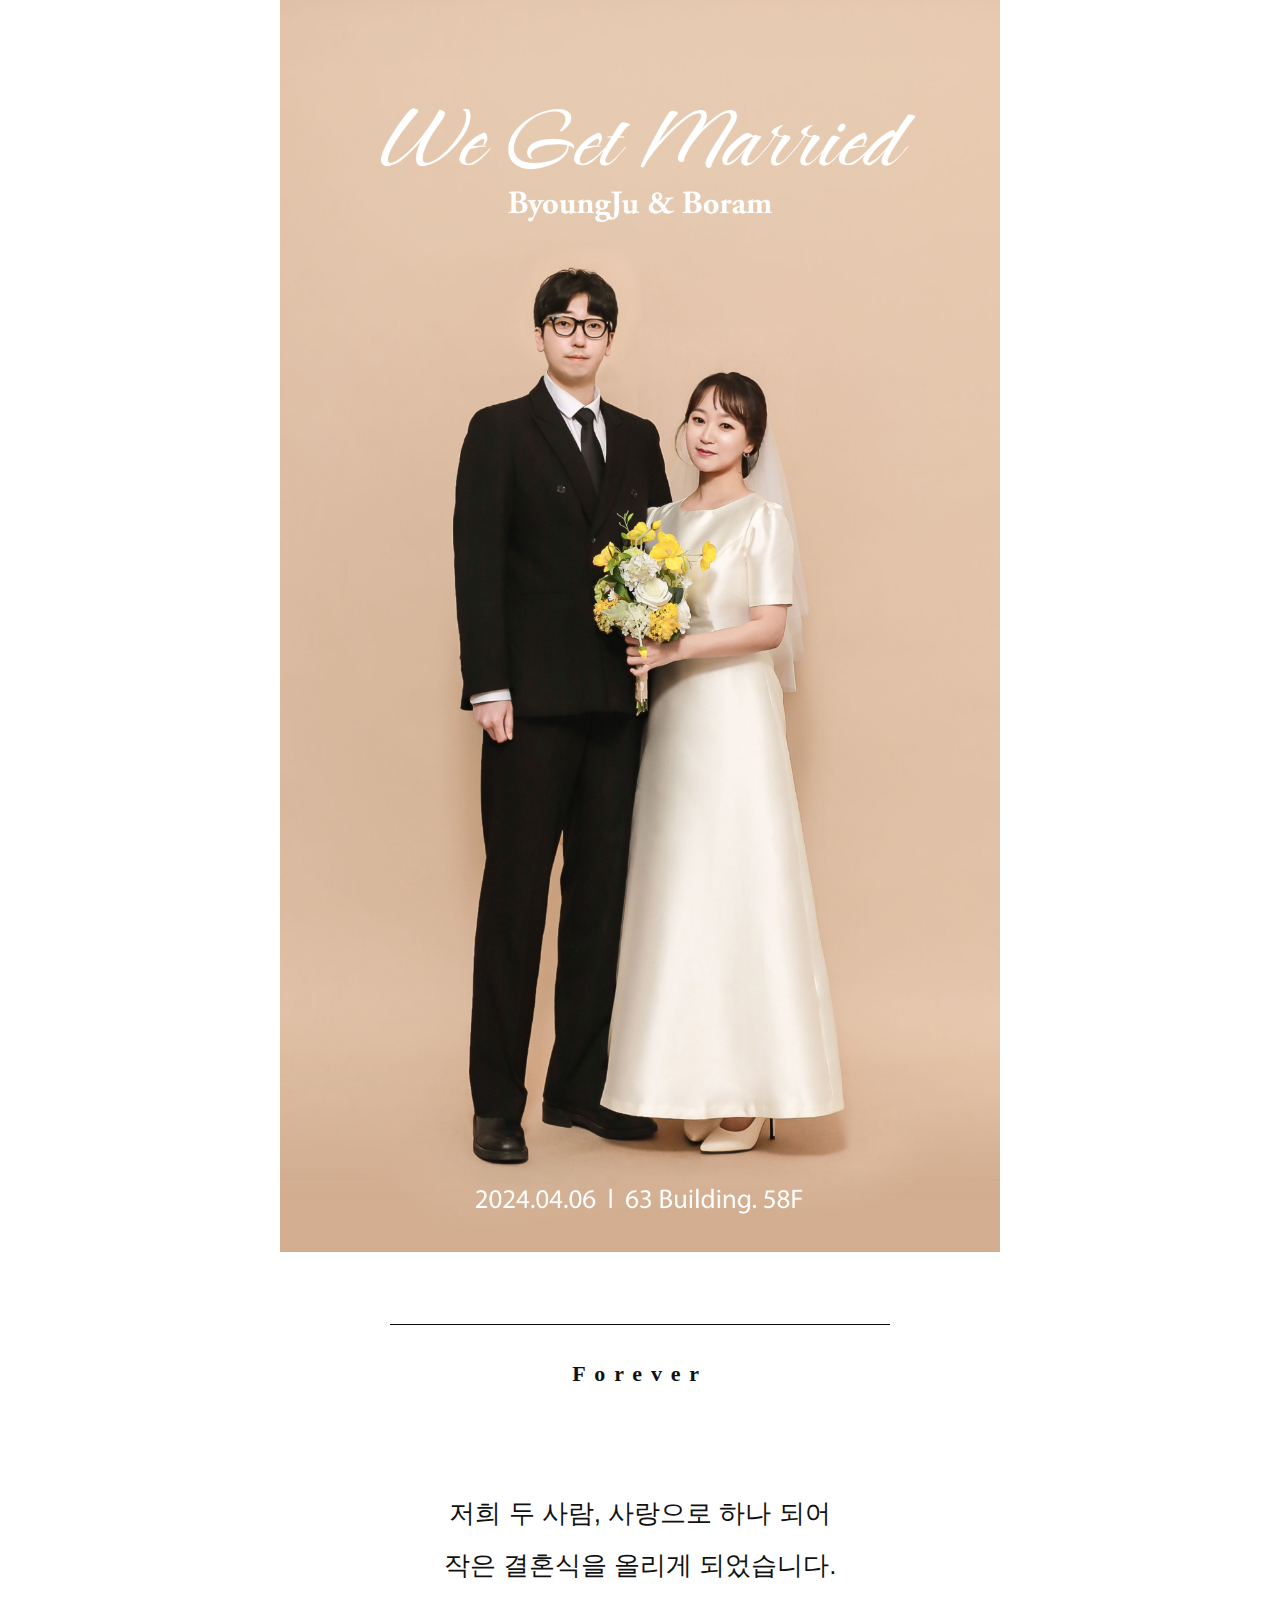
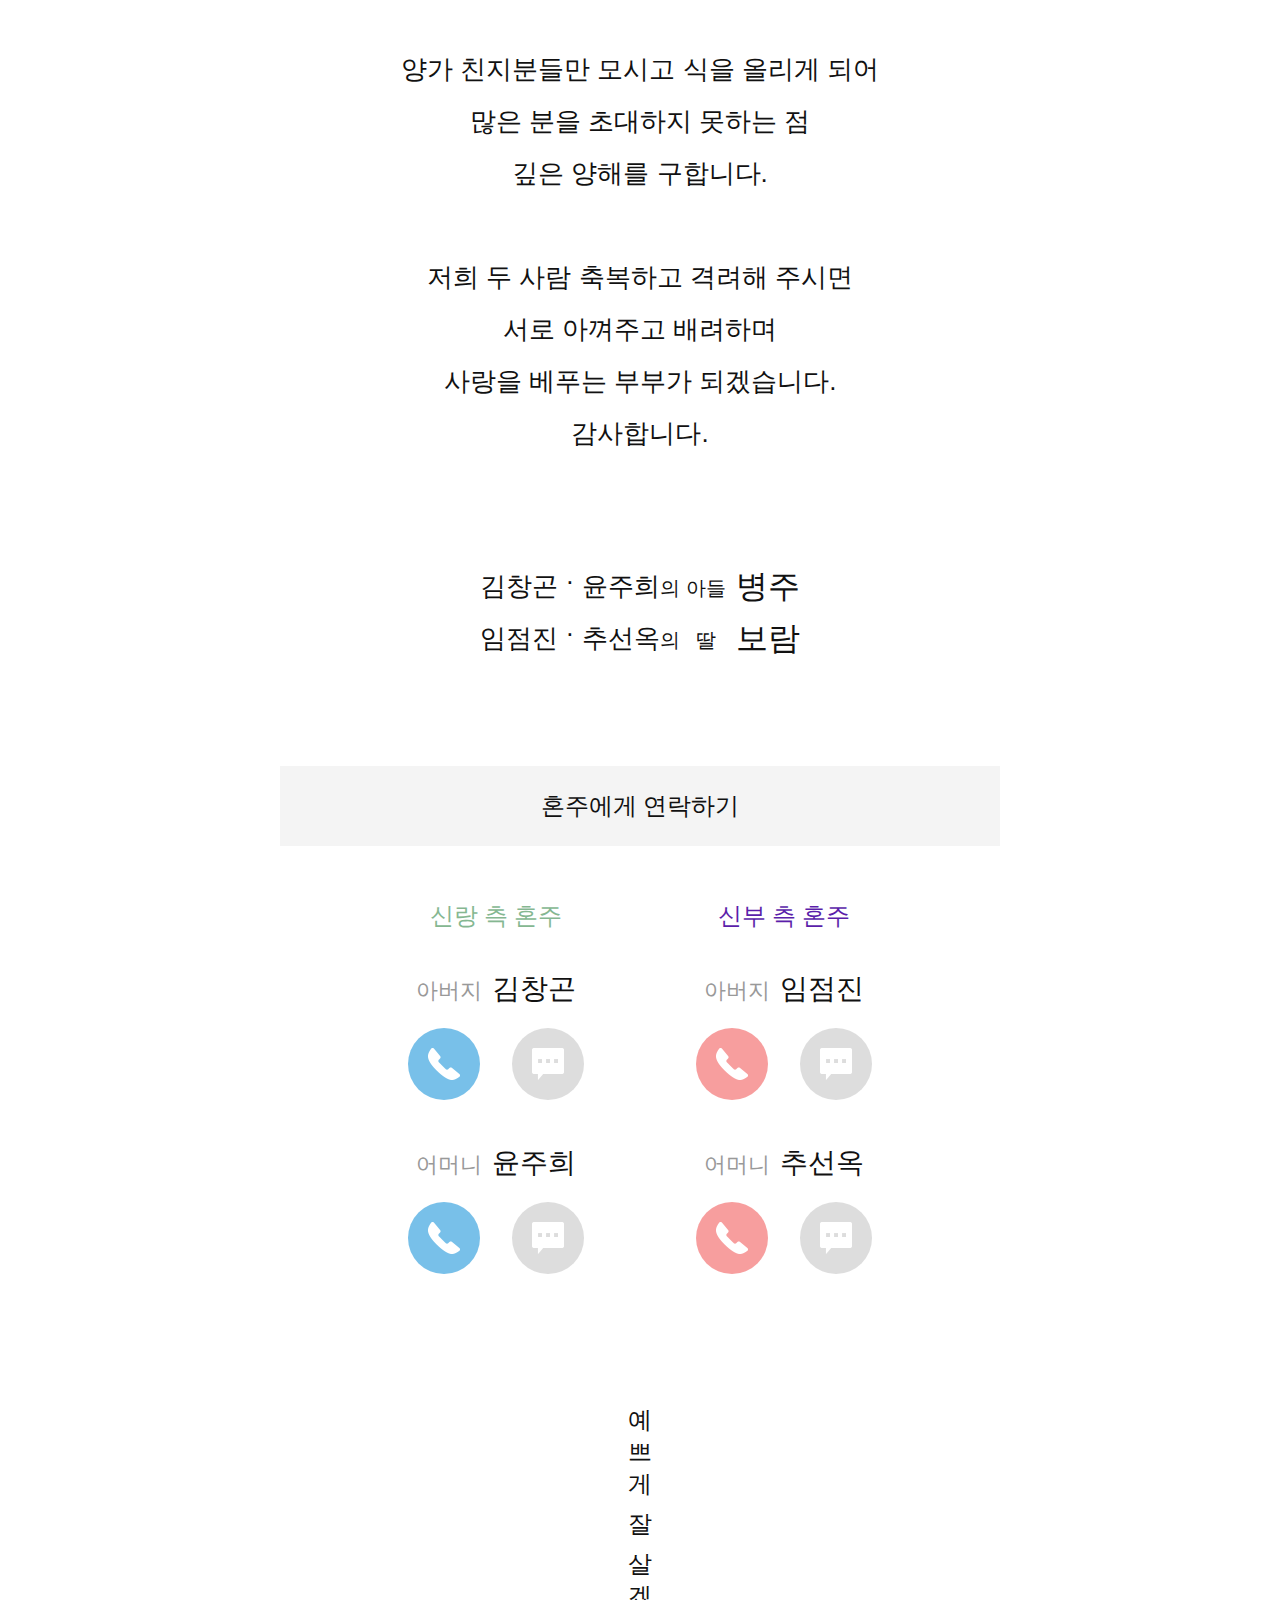
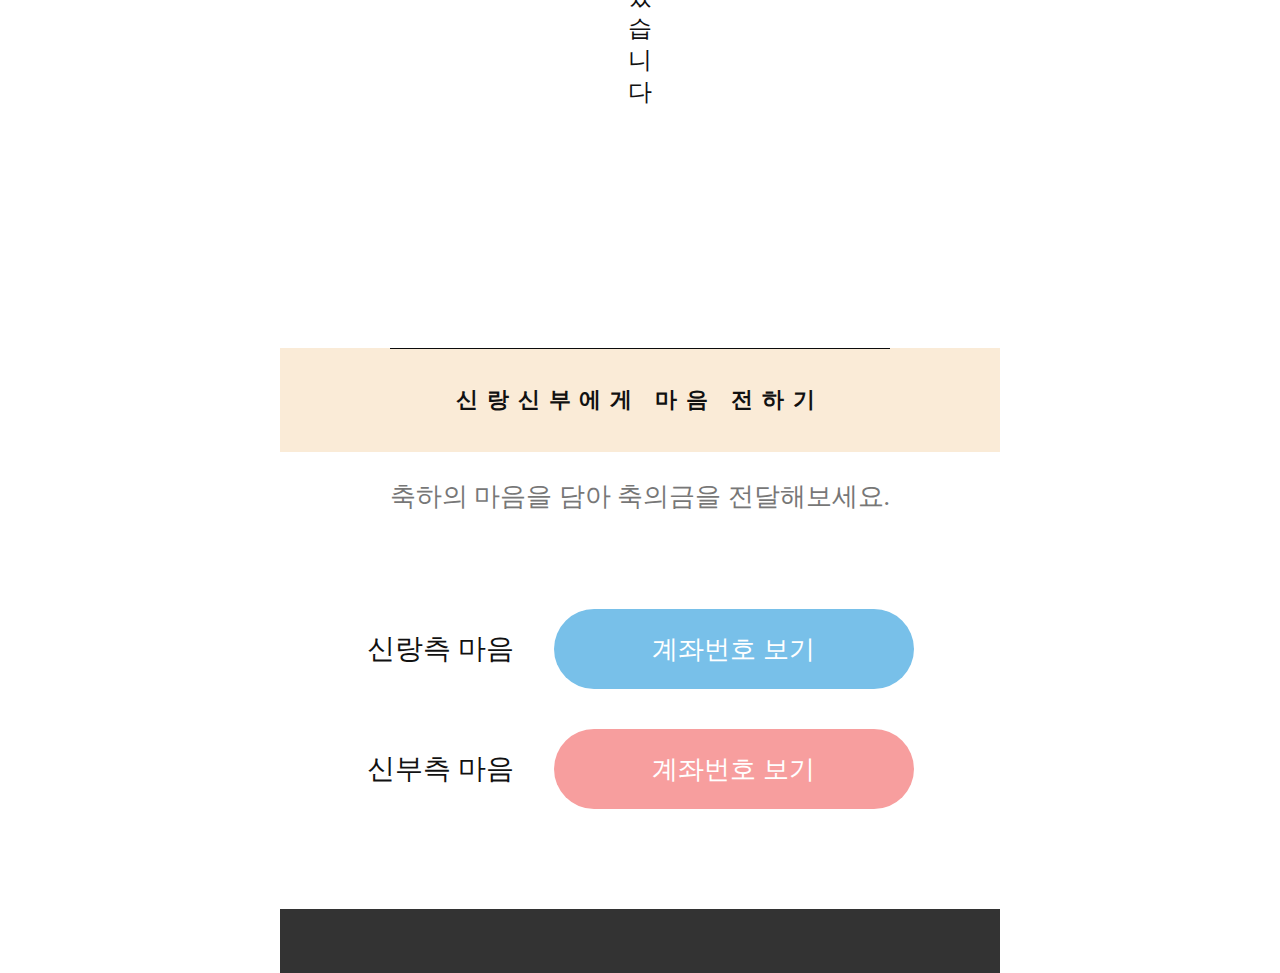
==== commit a1753062: "-푸터 수정" ====
--- a/index.html
+++ b/index.html
@@ -59,6 +59,14 @@
           font-family: 'Noto Sans KR';
           flex-shrink: 0;
       }
+      .account-section div.sec-tit  {
+        background-color: antiquewhite;
+        padding: 1rem 0;
+        margin: 0 0 1rem;
+      }
+      .account-section div.sec-txt {
+        font-size: 0.8rem;
+      }
     </style>
 </head>
 <body>
@@ -409,7 +417,7 @@
     
         <!--// 푸터 -->
         <footer id="footer">
-            <div class="foot-share">
+            <!-- <div class="foot-share">
                 <ul class="foot-share-list">
                     <li>
                         <a href="javascript:pcAlert();" class="kakao">
@@ -422,8 +430,8 @@
                         </a>
                     </li>
                 </ul>
-            </div>
-            <div class="foot-logo">
+            </div> -->
+            <div class="foot-logo" style="height: 2rem;">
                 it`s card
             </div>
         </footer>
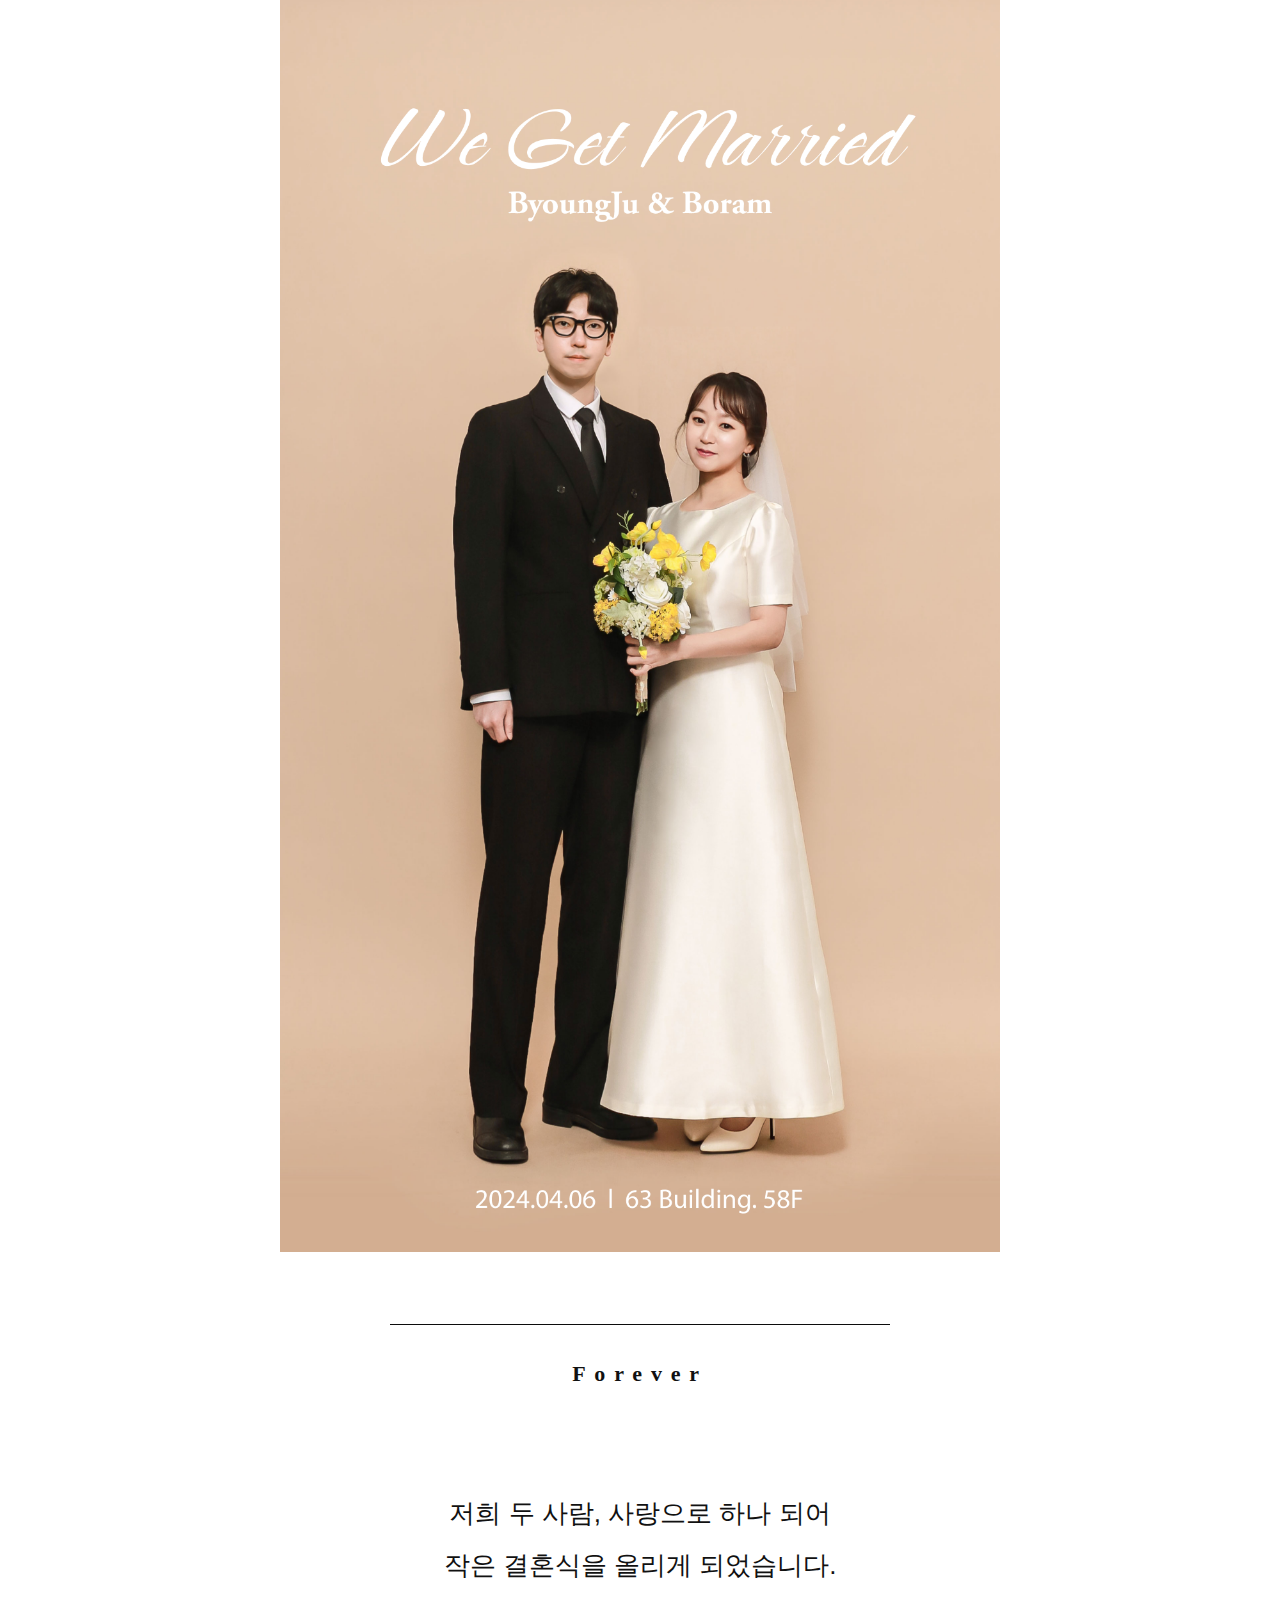
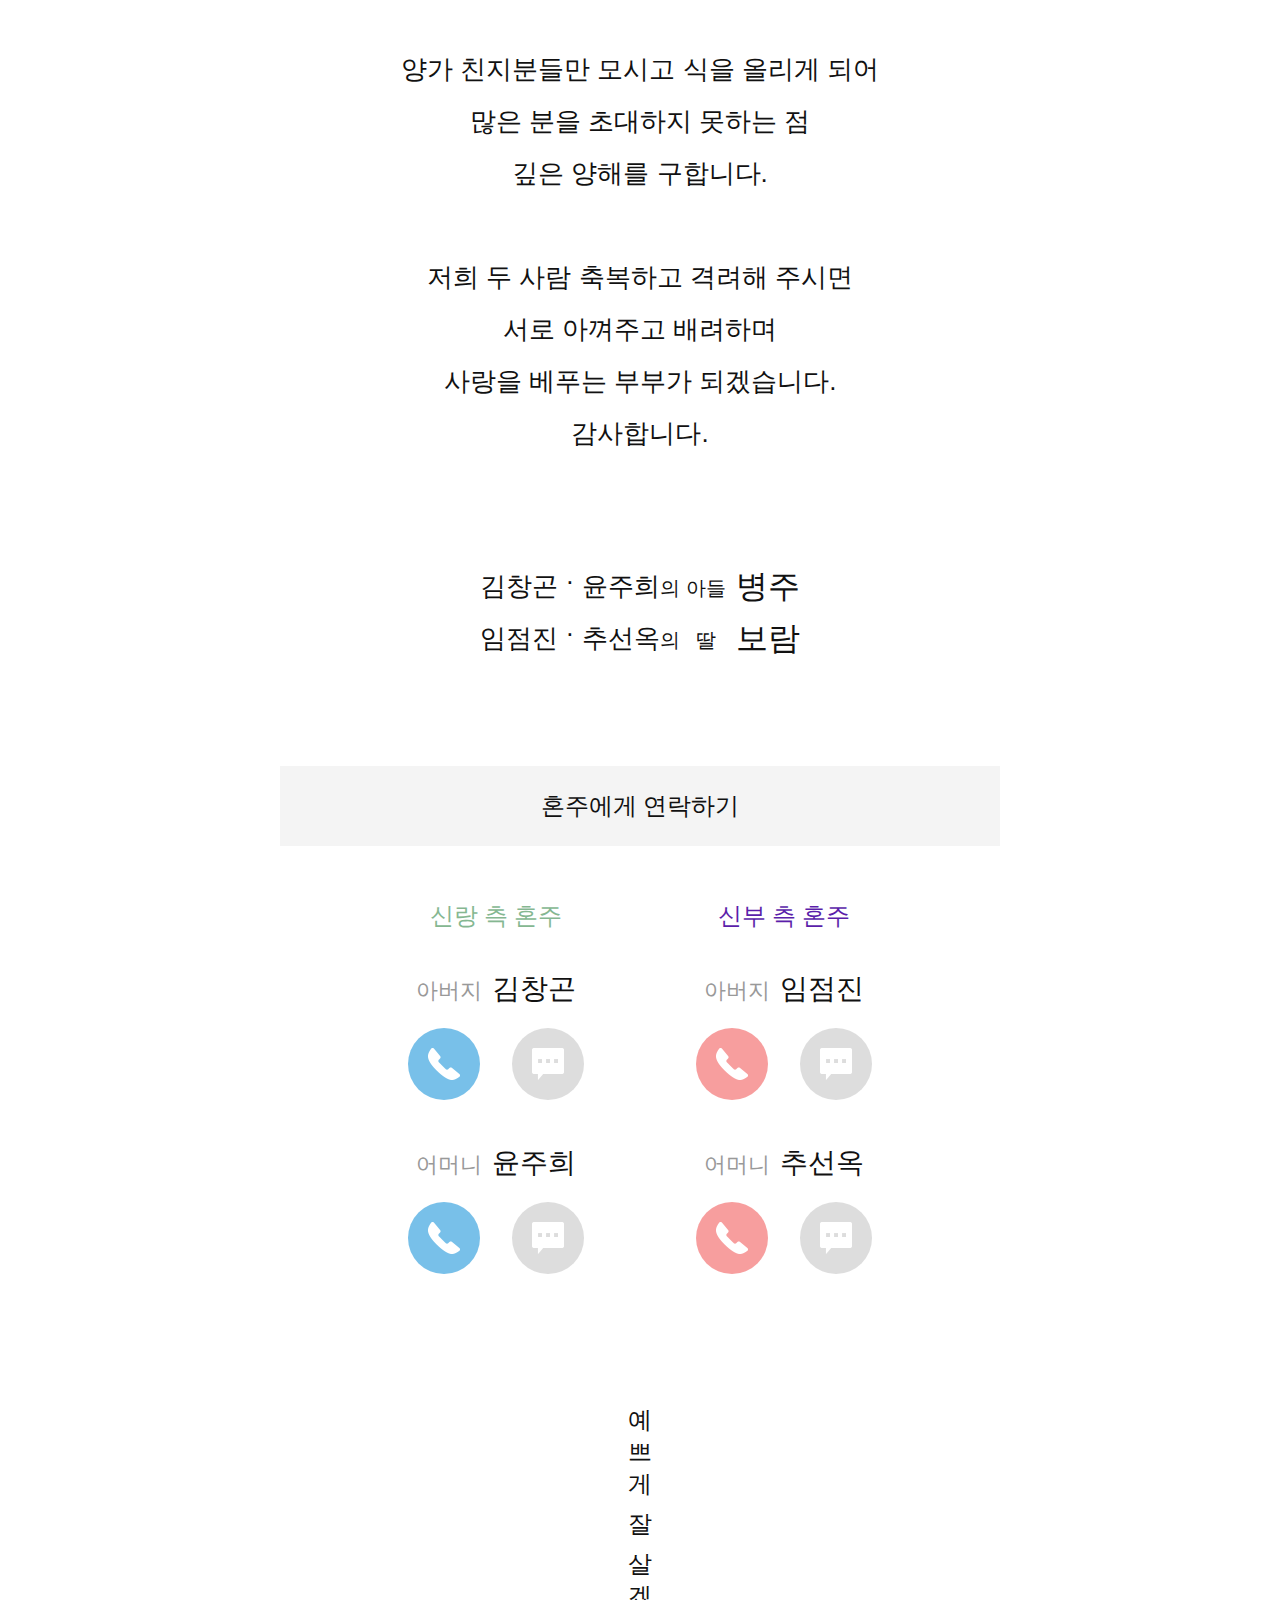
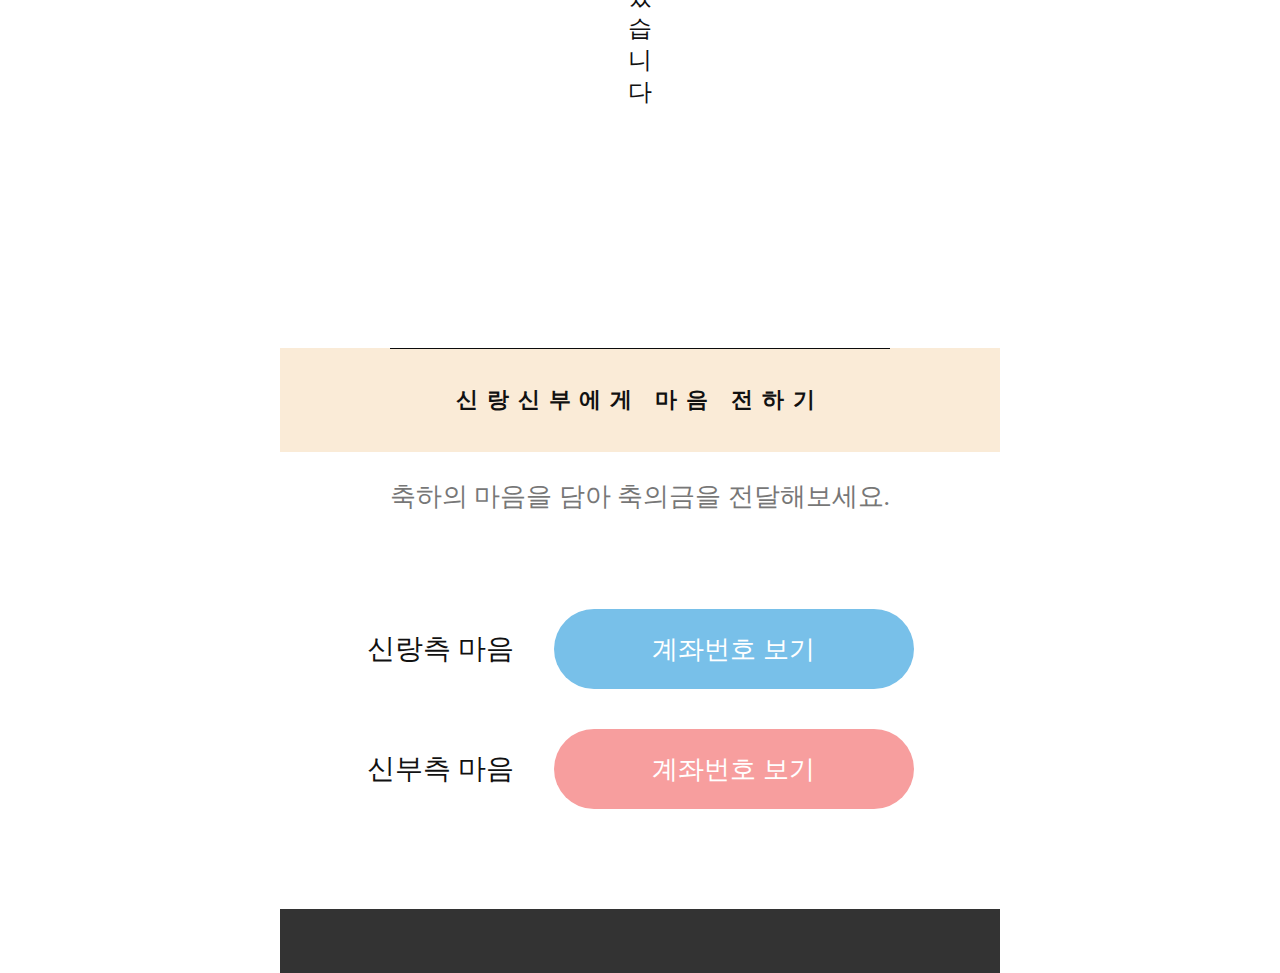
==== commit 1016bf17: "-메인, 썸네일 수정" ====
--- a/index.html
+++ b/index.html
@@ -9,7 +9,8 @@
     <meta name="viewport" content="width=device-width,initial-scale=1.0,maximum-scale=1.0,minimum-scale=1.0,user-scalable=0,target-densitydpi=medium-dpi" />
     <meta name="format-detection" content="telephone=no" />
     <meta property="og:type" content="website">
-    <meta property="og:image" content="https://glittering-sundae-b5c268.netlify.app/images/thum?v1.jpg"> <!-- Link Image -->
+    <!-- <meta property="og:image" content="https://glittering-sundae-b5c268.netlify.app/images/thum.jpg"> --> <!-- Link Image -->
+    <meta property="og:image" content="https://glittering-sundae-b5c268.netlify.app/images/thum-1.jpg"> <!-- Link Image -->
     <meta property="og:title" content=""> <!-- Link Title -->
     <meta property="og:description" content=""> <!-- Link Text -->
     <meta property="og:url" content=""> <!-- Link URL -->
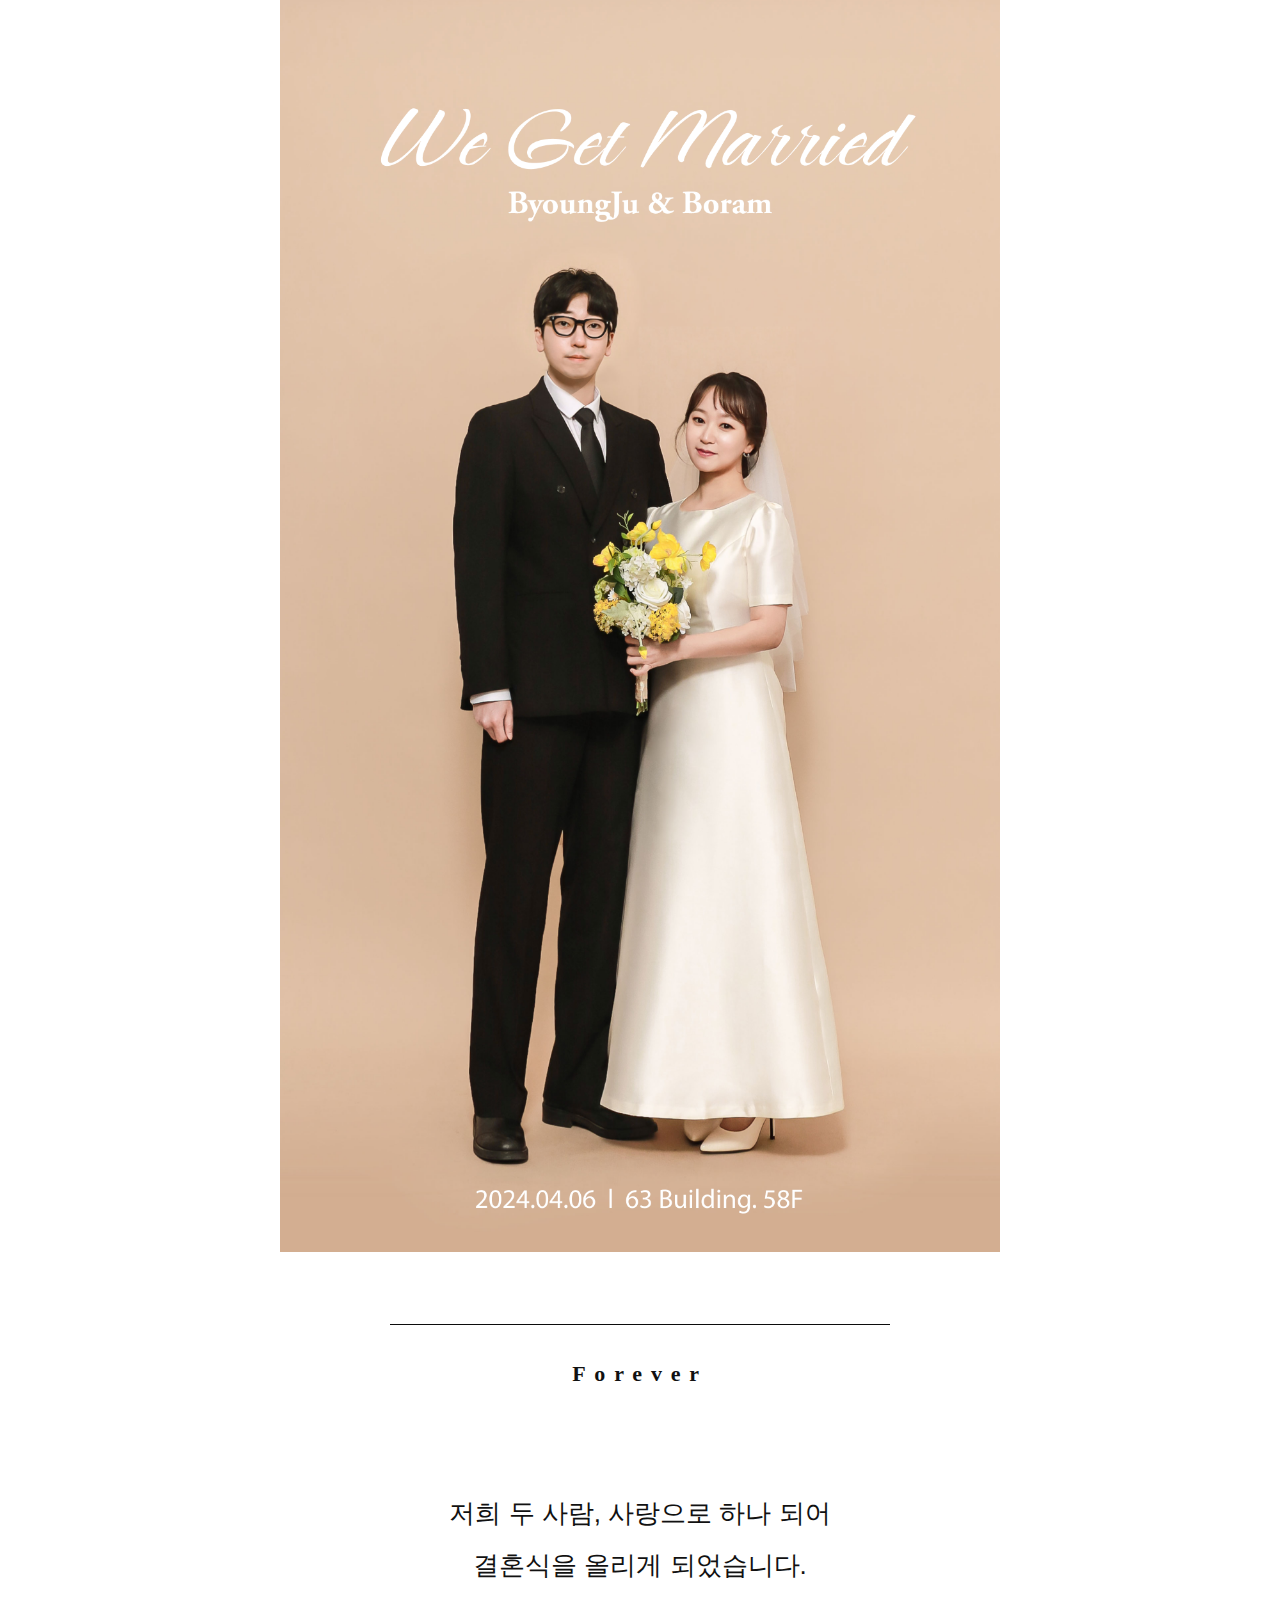
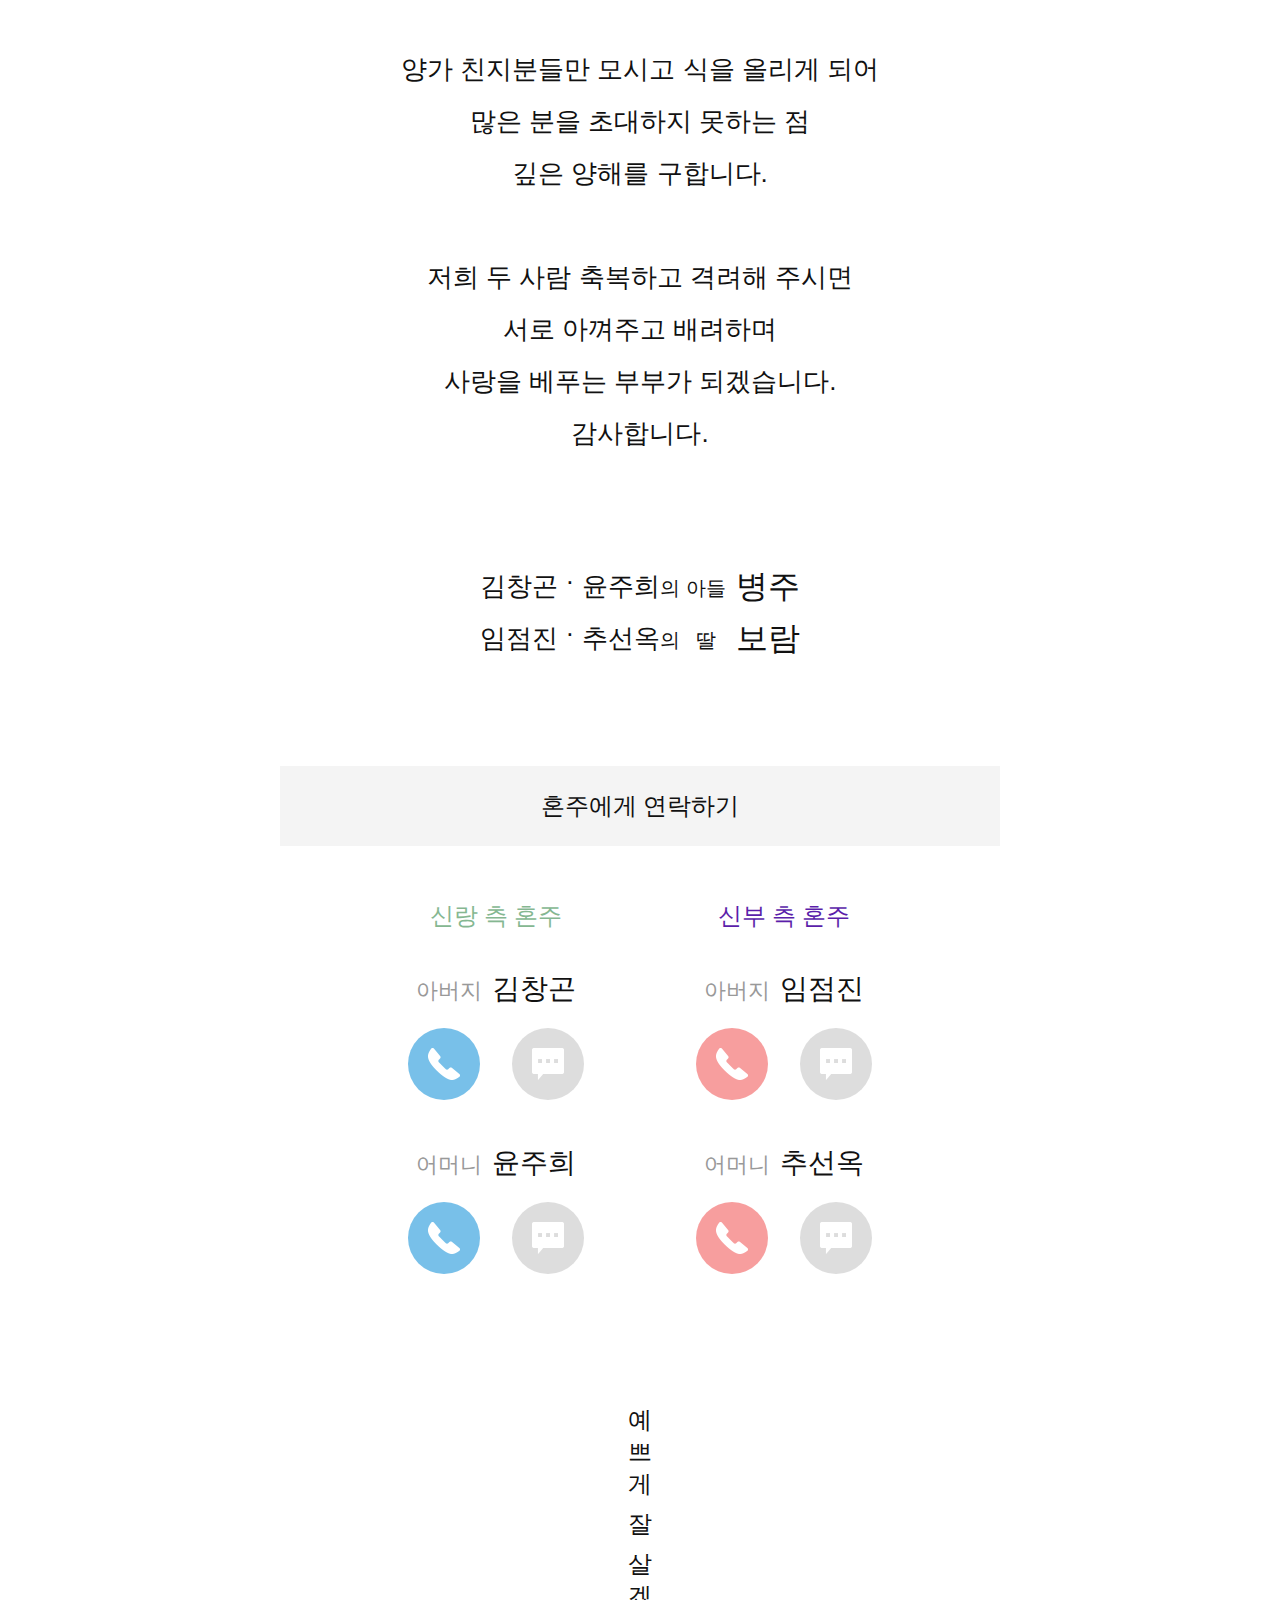
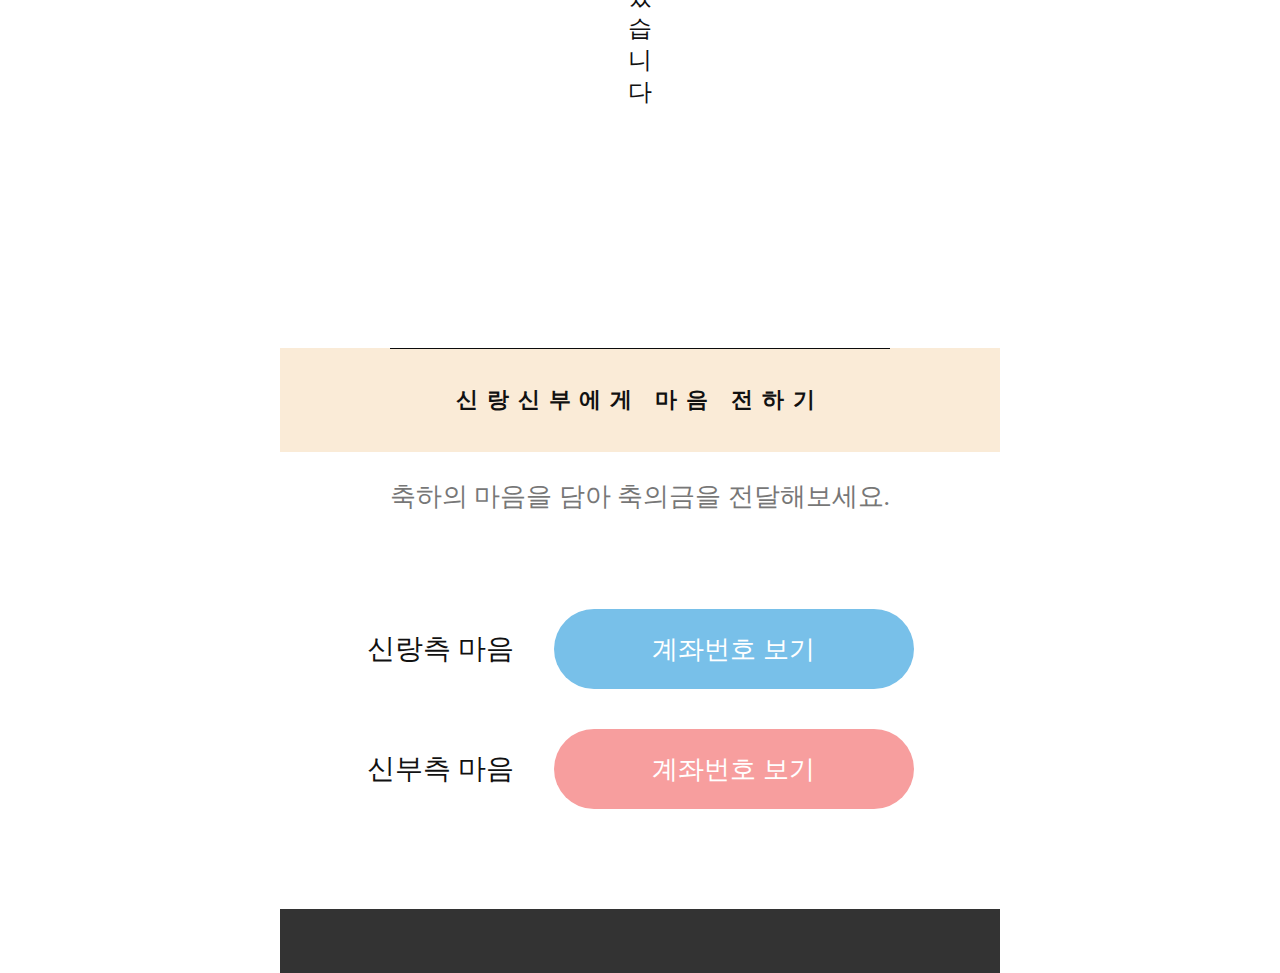
==== commit 548ada25: "-인사말 수정" ====
--- a/index.html
+++ b/index.html
@@ -116,7 +116,7 @@
             <div class="sec-tit">Forever</div>
             <div class="sec-txt">
               저희 두 사람, 사랑으로 하나 되어<br>
-              작은 결혼식을 올리게 되었습니다.<br><br>
+              결혼식을 올리게 되었습니다.<br><br>
 
               양가 친지분들만 모시고 식을 올리게 되어<br>
               많은 분을 초대하지 못하는 점<br>
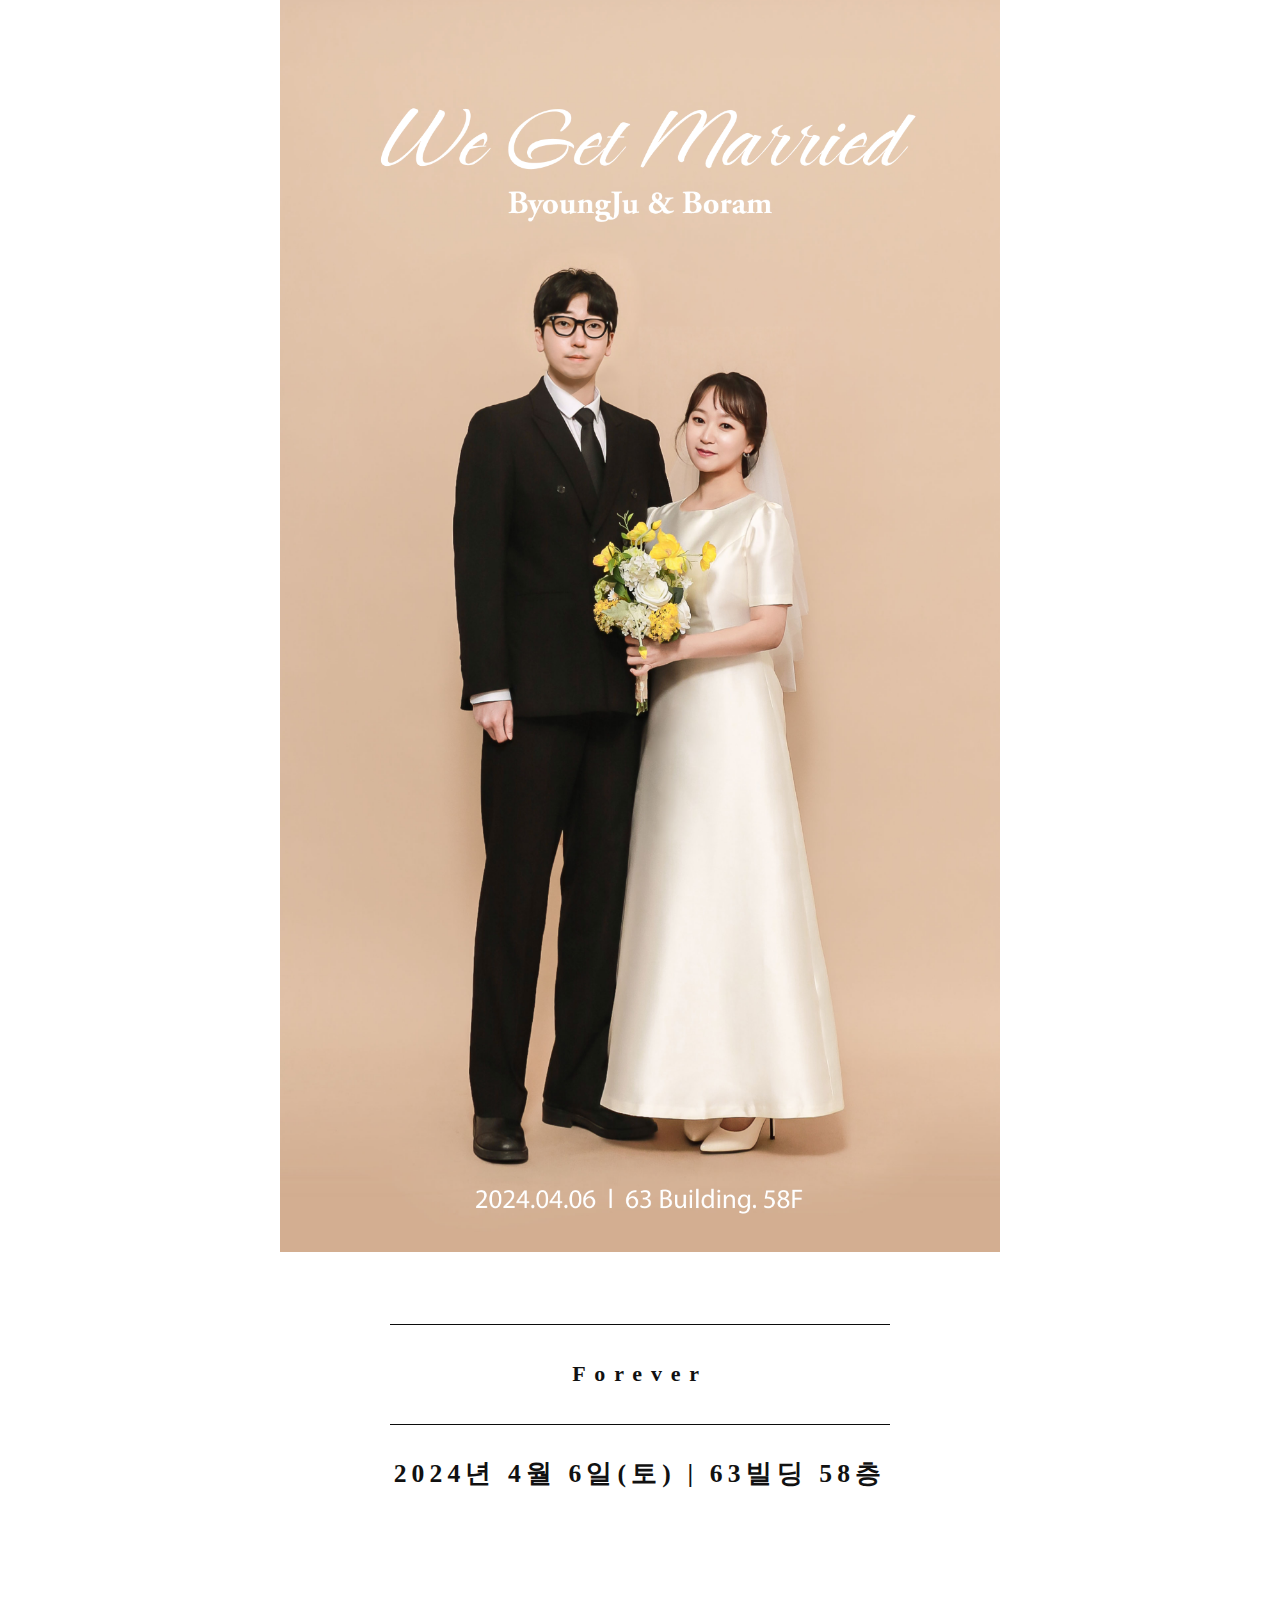
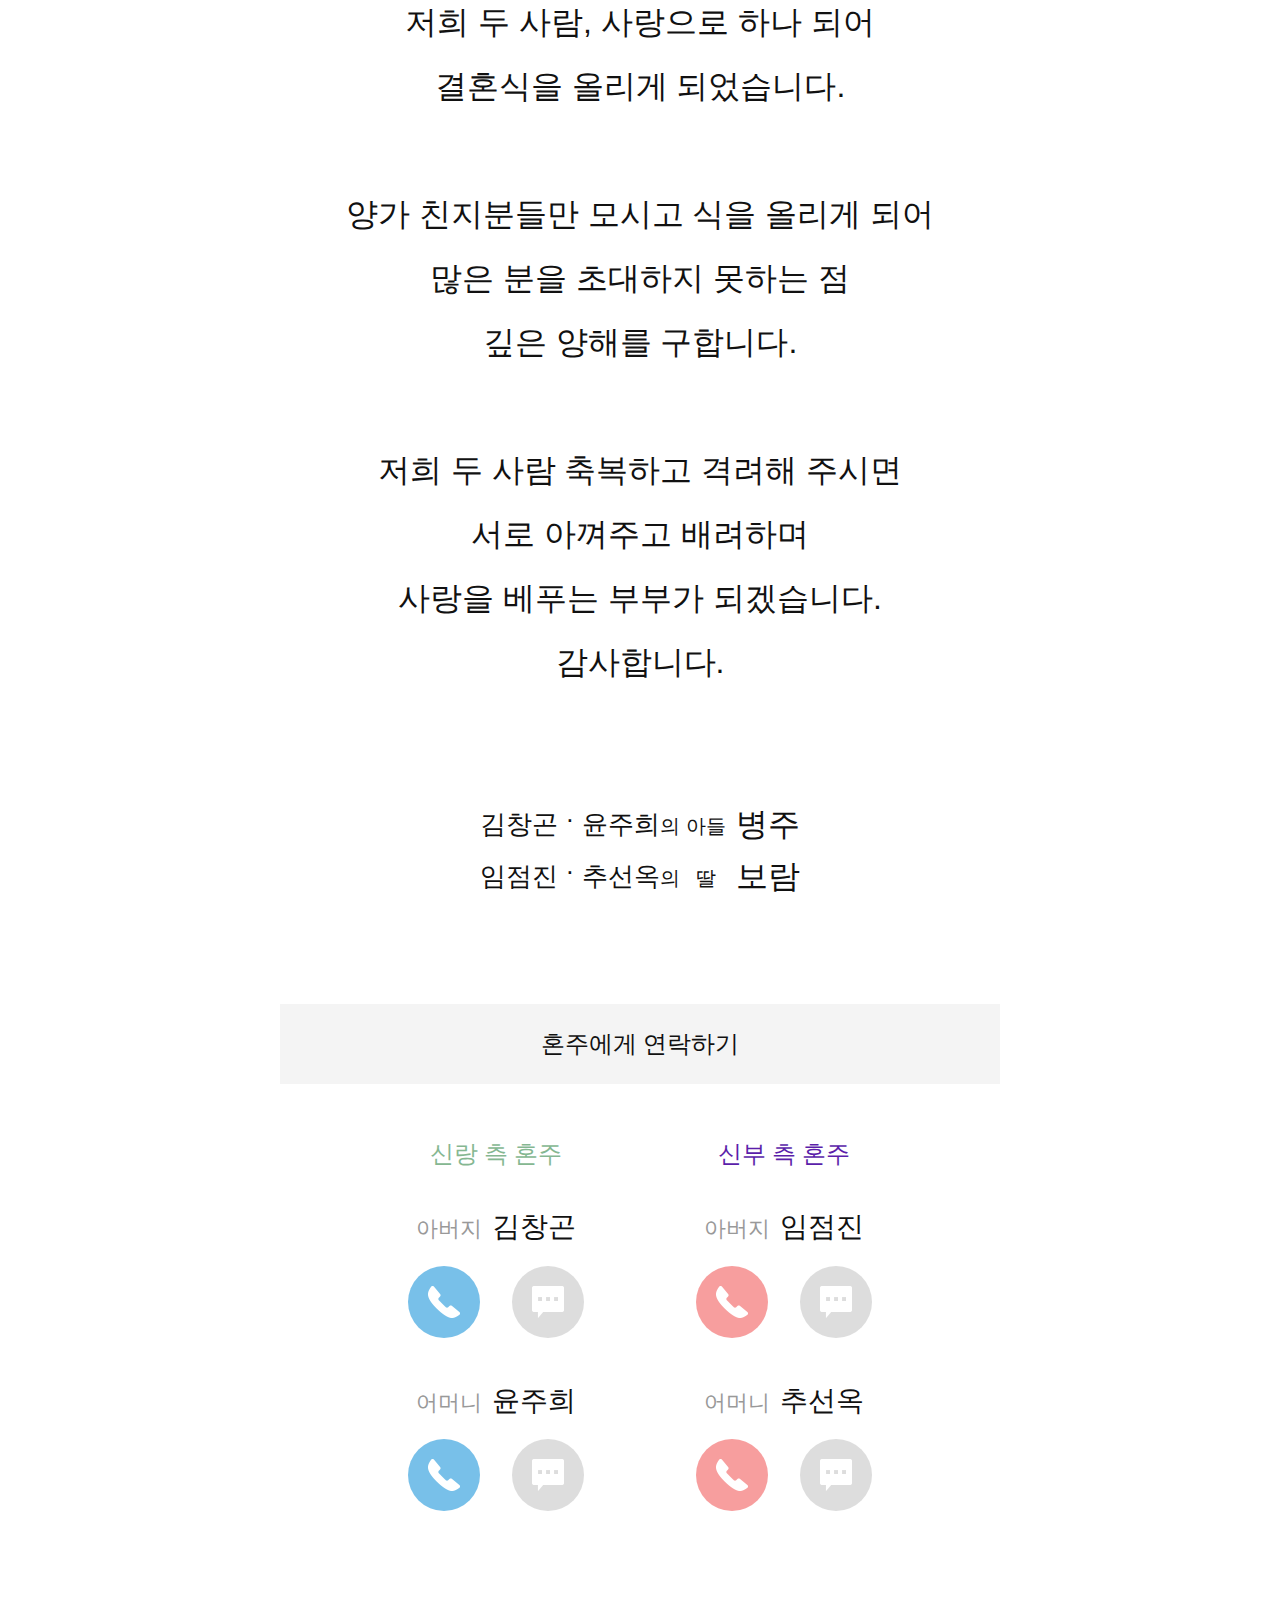
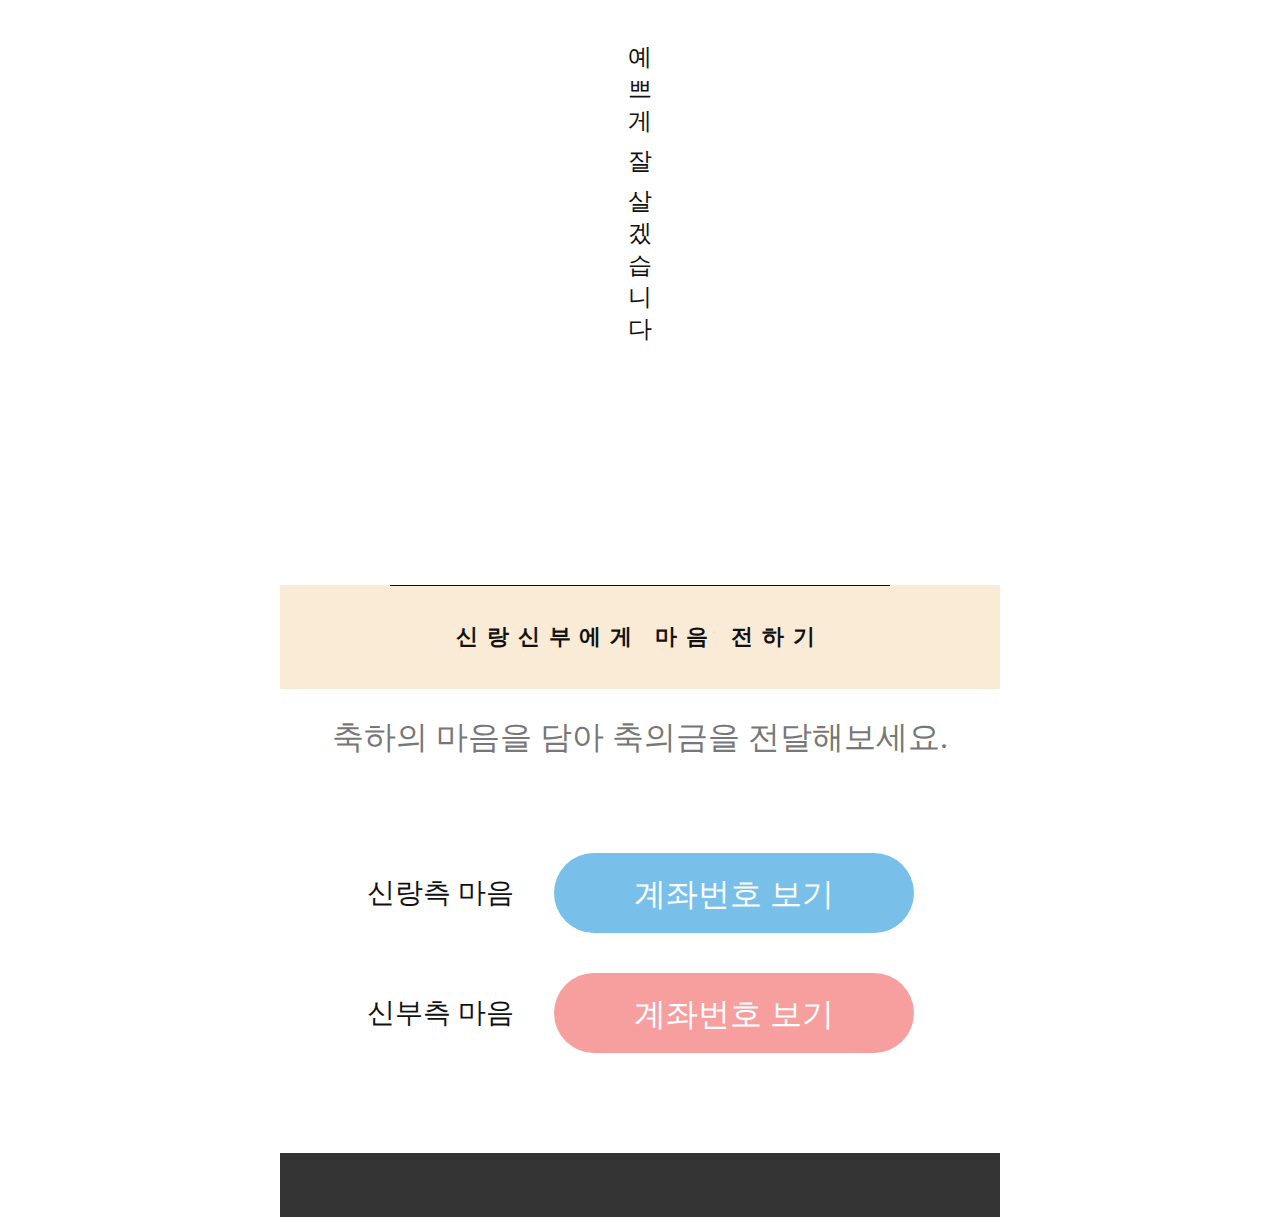
==== commit 37290f96: "- 폰트크기 수정" ====
--- a/index.html
+++ b/index.html
@@ -68,6 +68,16 @@
       .account-section div.sec-txt {
         font-size: 0.8rem;
       }
+      .accountCopy .form .group {padding: 0 0.1rem;}
+      .pop-wrap.accountCopy .form .input {
+        font-size: 1.5rem;
+        width: 90%;
+      }
+
+      #wrapper .sec-txt {font-size: 1rem;}
+      .mcard_29 .com-btn.acc.sl, .mcard_29 .com-btn.acc.sb  {
+          font-size: 1rem;
+      }
     </style>
 </head>
 <body>
@@ -113,7 +123,8 @@
     
           <!--// 인사말 -->
           <section class="greeting-section">
-            <div class="sec-tit">Forever</div>
+            <div class="sec-tit" style="margin-bottom: 0.938rem;">Forever</div>
+            <div class="sec-tit" style="letter-spacing: 0.2em; font-size: 0.8rem;">2024년 4월 6일(토) | 63빌딩 58층</div>
             <div class="sec-txt">
               저희 두 사람, 사랑으로 하나 되어<br>
               결혼식을 올리게 되었습니다.<br><br>
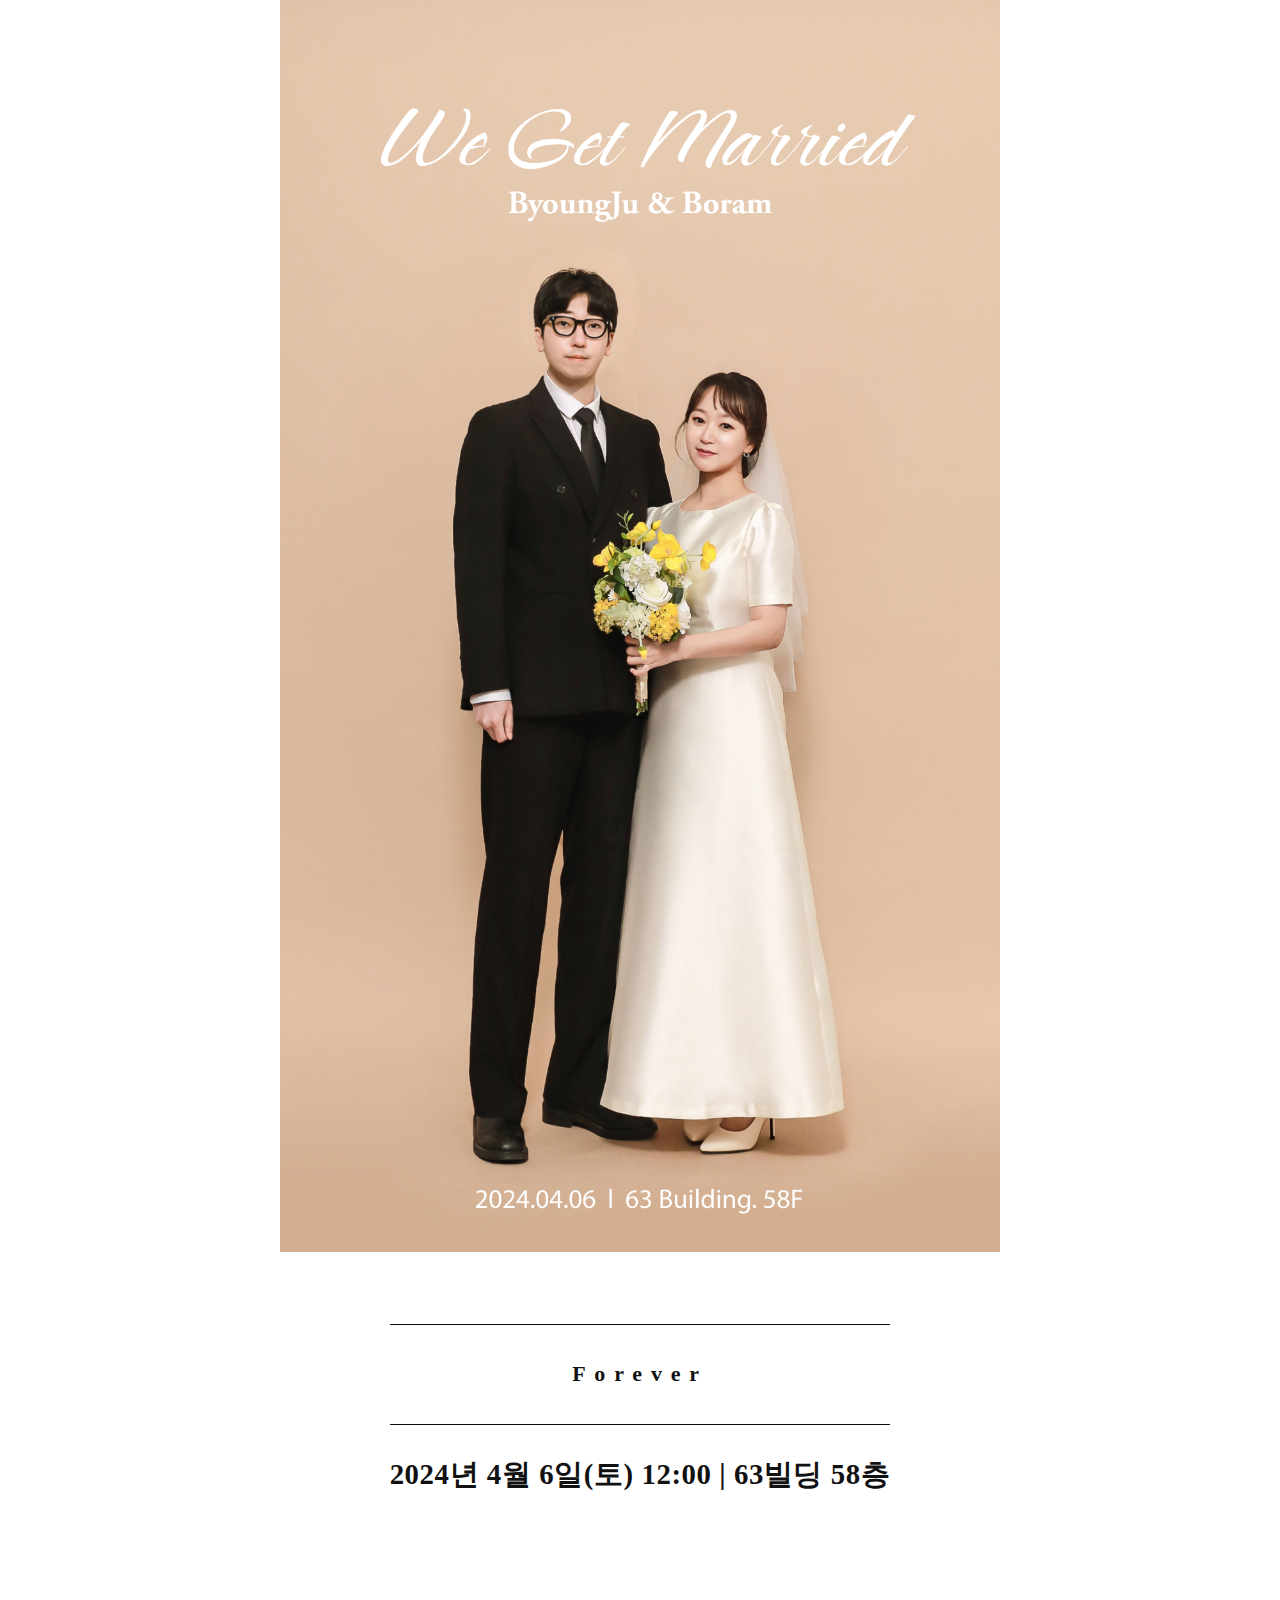
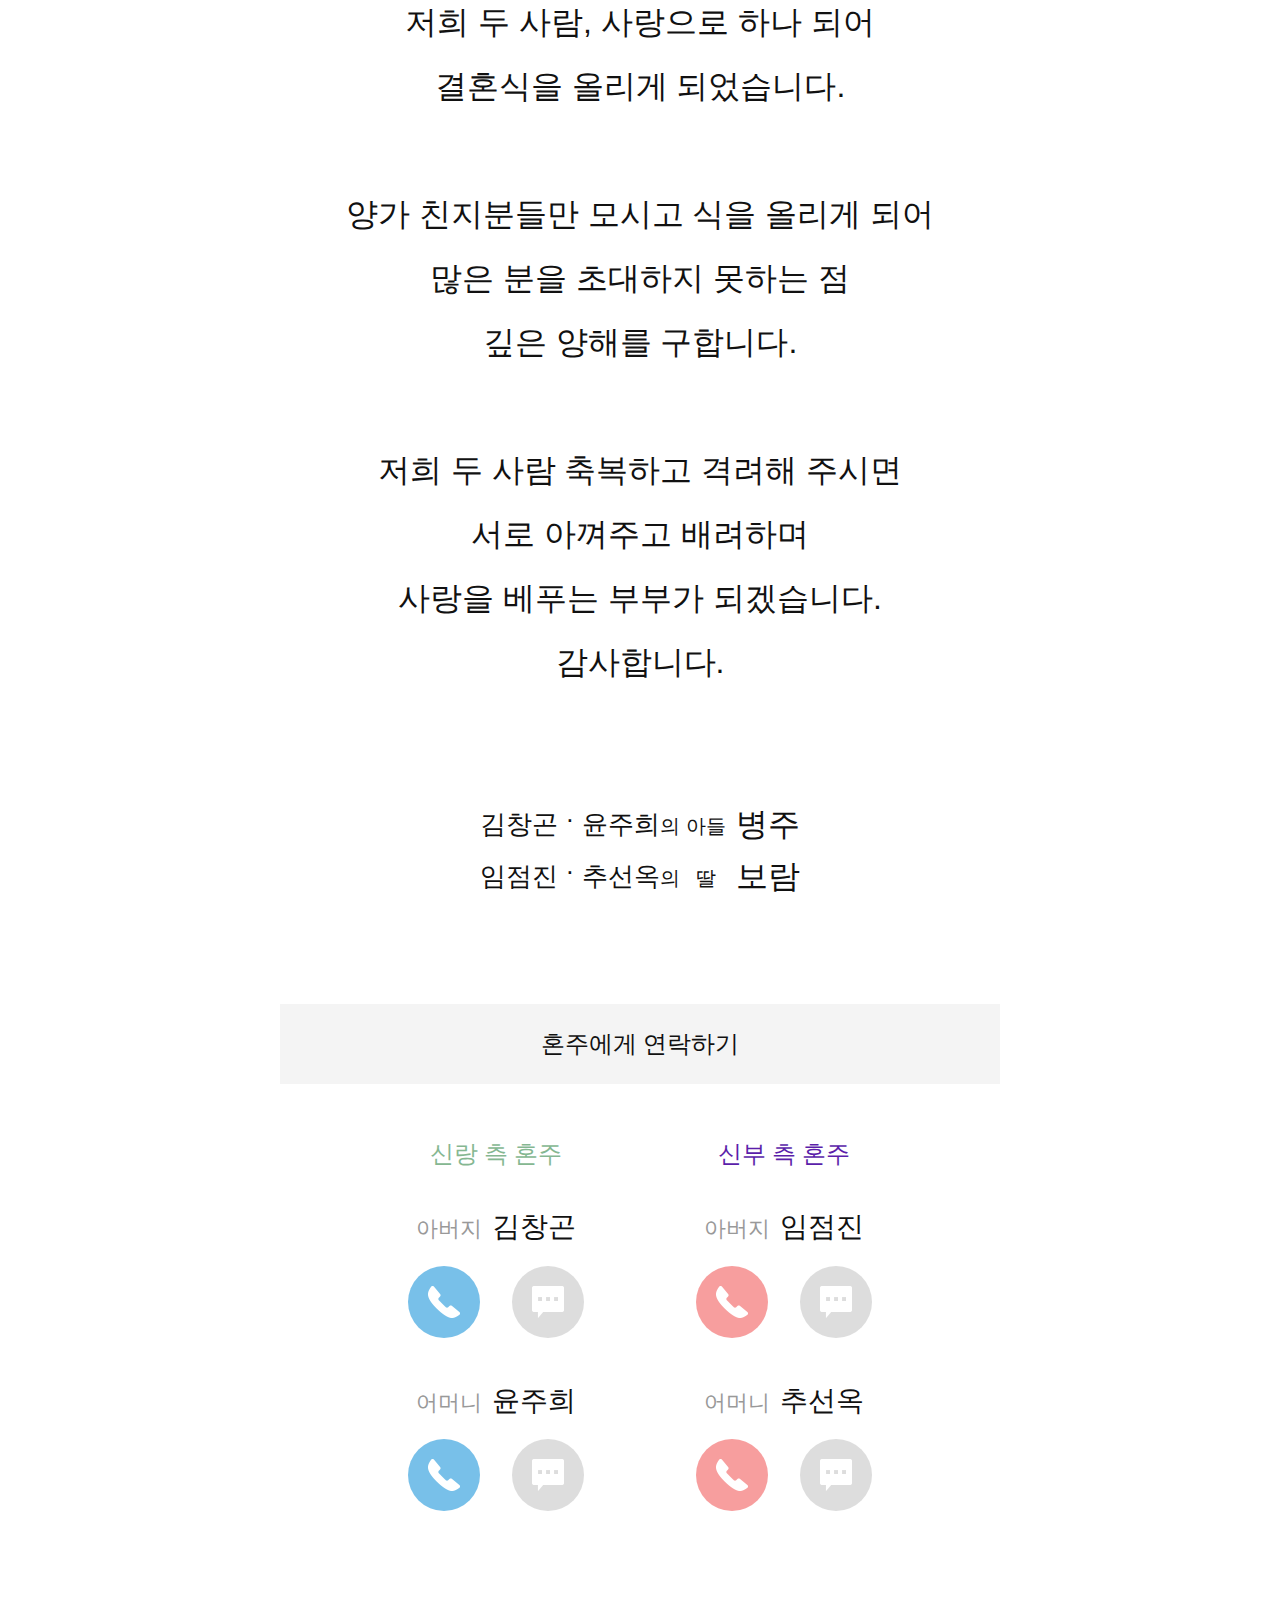
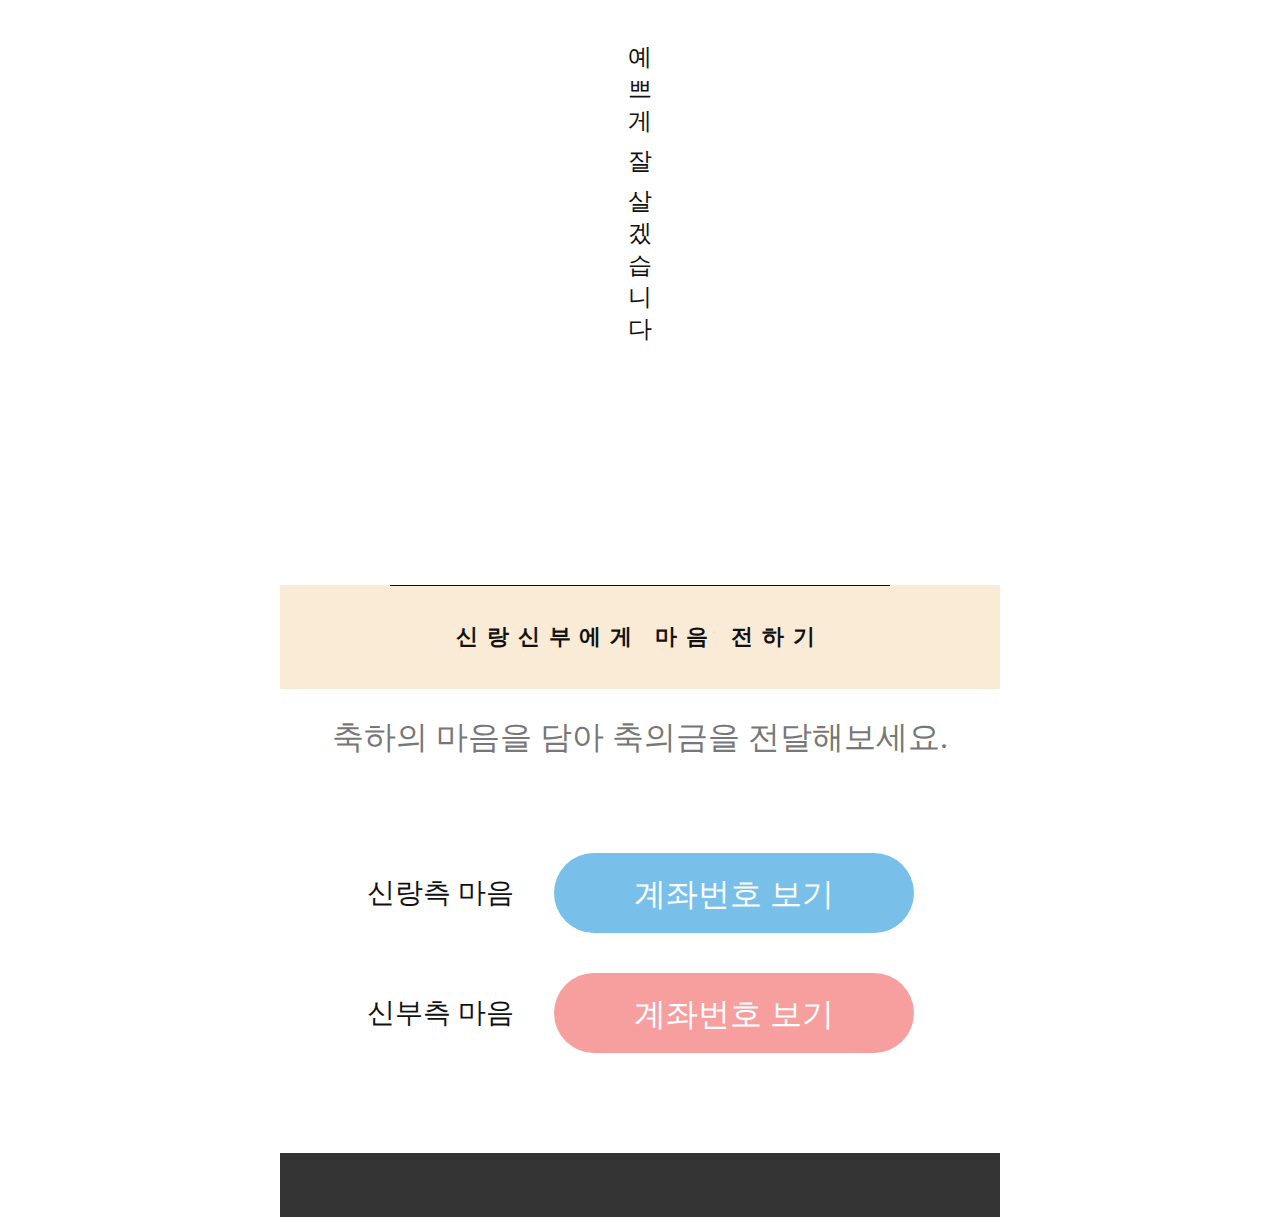
==== commit 949b27b5: "- 시간 추가 및 폰트 수정" ====
--- a/index.html
+++ b/index.html
@@ -124,7 +124,7 @@
           <!--// 인사말 -->
           <section class="greeting-section">
             <div class="sec-tit" style="margin-bottom: 0.938rem;">Forever</div>
-            <div class="sec-tit" style="letter-spacing: 0.2em; font-size: 0.8rem;">2024년 4월 6일(토) | 63빌딩 58층</div>
+            <div class="sec-tit" style="letter-spacing: 0.02em; font-size: 0.9rem;">2024년 4월 6일(토) 12:00 | 63빌딩 58층</div>
             <div class="sec-txt">
               저희 두 사람, 사랑으로 하나 되어<br>
               결혼식을 올리게 되었습니다.<br><br>
